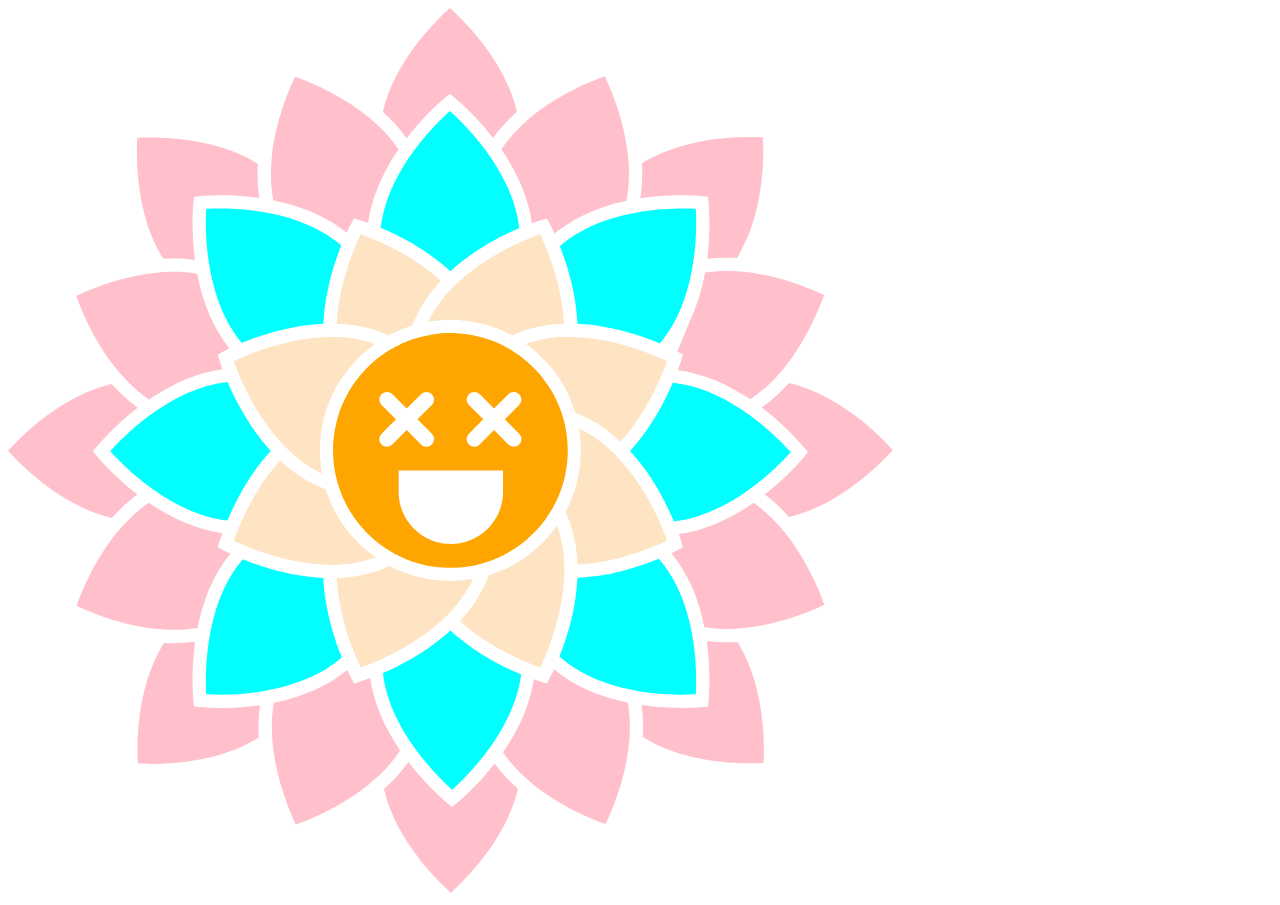
==== index.html @ 88915553 "inital commit" ====
<!DOCTYPE html>
<html lang="en">
  <head>
    <meta charset="UTF-8" />
    <meta http-equiv="X-UA-Compatible" content="IE=edge" />
    <meta name="viewport" content="width=device-width, initial-scale=1.0" />
    <title>Document</title>
    <link rel="stylesheet" href="style.css" />
  </head>
  <body>
    <div>
      <?xml version="1.0" encoding="UTF-8"?><svg
        xmlns="http://www.w3.org/2000/svg"
        viewBox="0 0 961.16 961.18"
      >
        <g id="a">
          <line class="f" x1="578.04" y1="232.24" x2="480.58" y2="482.6" />
          <line class="f" x1="720.56" y1="364.51" x2="487.58" y2="498.29" />
          <line class="f" x1="733.89" y1="607.29" x2="518.42" y2="446.83" />
          <line class="f" x1="580.19" y1="731.41" x2="491.55" y2="477.8" />
          <line class="f" x1="380.44" y1="729.03" x2="481.69" y2="480.18" />
          <line class="f" x1="207.27" y1="595.02" x2="454.43" y2="489.73" />
          <line class="f" x1="218.48" y1="356.51" x2="455.53" y2="482.95" />
          <line class="f" x1="370.63" y1="238.53" x2="495.66" y2="476.32" />
          <line class="e" x1="481.09" y1="309.87" x2="481.09" y2="80.97" />
          <line class="e" x1="598.38" y1="348.66" x2="778.34" y2="207.21" />
          <line class="e" x1="633.15" y1="480.33" x2="862.01" y2="484.52" />
          <line class="e" x1="606.22" y1="606.57" x2="767.68" y2="768.82" />
          <line class="e" x1="482.37" y1="640.36" x2="482.36" y2="869.26" />
          <line class="e" x1="351.45" y1="608.07" x2="194.82" y2="774.99" />
          <line class="e" x1="309.26" y1="483.62" x2="80.37" y2="481.23" />
          <line class="e" x1="360.87" y1="352.21" x2="186.73" y2="203.65" />
          <g>
            <path
              class="d middle"
              d="M362.02,257.99c-3.44,8.6-7.16,19.1-10.47,30.9-.77,2.82-1.54,5.72-2.26,8.68-.51,2.13-1.03,4.31-1.49,6.49-.08,.38-.18,.74-.26,1.1-.51,2.52-1.03,5.06-1.49,7.65-1.77,9.68-3.03,19.87-3.47,30.31-10.47,.44-20.69,1.69-30.44,3.49-2.57,.46-5.13,.98-7.65,1.51-.33,.05-.64,.13-.98,.21-2.23,.49-4.44,1-6.62,1.51-3.11,.77-6.13,1.57-9.09,2.39h-.03c-13.14,3.7-24.64,7.93-33.68,11.68-5.9-6.96-10.91-14.48-15.17-22.33-1.64-3.03-3.18-6.08-4.62-9.19v-.03c-1.41-3.08-2.72-6.16-3.93-9.27v-.03c-4.03-10.27-7.03-20.71-9.27-30.93-.56-2.64-1.1-5.29-1.59-7.88-.46-2.62-.9-5.21-1.28-7.75-3.95-25.74-3.49-48.02-2.93-58.24,10.58-.59,34.09-1.1,60.99,3.31,2.57,.41,5.18,.87,7.83,1.41,2.67,.51,5.36,1.08,8.06,1.72,10.5,2.44,21.23,5.72,31.67,10.11,3.11,1.28,6.19,2.67,9.21,4.18,3.11,1.51,6.16,3.13,9.14,4.9v.03c6.96,4,13.6,8.65,19.79,14.04Z"
            />
            <path
              class="d middle"
              d="M850.35,482.5c-6.6,7.34-21.15,22.61-41.04,37.53-2.03,1.54-4.16,3.05-6.31,4.57-2.16,1.54-4.39,3.05-6.67,4.57-8.7,5.7-18.15,11.09-28.16,15.66-3,1.36-6.03,2.67-9.11,3.85-3.13,1.23-6.31,2.34-9.52,3.36-8.47,2.7-17.25,4.67-26.23,5.67-3.9-9.34-9.27-20.84-16.25-33.06-1.39-2.46-2.85-4.95-4.39-7.44-1.08-1.77-2.21-3.54-3.36-5.34-.28-.41-.54-.85-.8-1.26-1.41-2.16-2.87-4.34-4.39-6.49-5.44-7.8-11.58-15.58-18.38-23,7.32-7.96,13.81-16.32,19.56-24.72,1.39-2,2.72-4,4-6.01,.1-.18,.23-.33,.33-.49,1.41-2.23,2.77-4.41,4.11-6.62,1.9-3.16,3.72-6.31,5.42-9.39v-.03c5.36-9.73,9.68-18.87,13.04-26.72,7.29,.77,14.43,2.18,21.41,4.08,3.26,.9,6.49,1.9,9.7,3,3.13,1.08,6.24,2.28,9.29,3.54,10.42,4.34,20.28,9.63,29.39,15.32,2.36,1.49,4.67,3,6.96,4.52,2.26,1.54,4.44,3.08,6.6,4.62,21.79,15.76,37.81,32.47,44.82,40.27Z"
            />
            <path
              class="d middle"
              d="M747.58,232.83c0,1.75-.03,3.57-.05,5.49-.1,5.03-.33,10.6-.77,16.58v.05c-.46,6.31-1.18,13.09-2.23,20.15-.36,2.52-.77,5.08-1.23,7.67-.46,2.59-.98,5.18-1.54,7.83v.03c-2.13,10.06-5.01,20.38-8.86,30.52-1.18,3.16-2.46,6.26-3.85,9.37-.03,0-.03,.03-.03,.03-1.39,3.13-2.87,6.24-4.49,9.29-4.57,8.62-9.98,16.92-16.48,24.49-9.65-4.03-22.25-8.7-36.76-12.65h-.03c-2.57-.69-5.21-1.39-7.91-2.03-1.87-.46-3.8-.9-5.72-1.31-.64-.15-1.26-.28-1.9-.41-2.52-.54-5.08-1.03-7.67-1.49-9.45-1.69-19.35-2.87-29.49-3.31-.46-10.75-1.77-21.25-3.62-31.21-.49-2.59-1-5.13-1.54-7.67-.03-.05-.03-.1-.05-.18-.54-2.52-1.13-4.98-1.72-7.39-.82-3.34-1.69-6.6-2.59-9.75-3.03-10.6-6.42-20.1-9.57-28.03,5.65-5.01,11.7-9.42,18.02-13.27,2.98-1.85,6.01-3.54,9.09-5.11,.03,0,.05-.03,.05-.03,3.03-1.62,6.08-3.05,9.19-4.41,10.45-4.59,21.25-8.06,31.85-10.68,2.72-.67,5.42-1.28,8.11-1.82,2.64-.56,5.29-1.05,7.88-1.49,27.98-4.9,52.64-4.39,63.53-3.8,.21,3.52,.38,8.5,.38,14.55Z"
            />
            <path
              class="d middle"
              d="M555.32,239.2c-8.93,3.77-19.64,8.86-31.01,15.32-2.34,1.31-4.7,2.7-7.08,4.18-1.69,1-3.41,2.08-5.11,3.18-.51,.31-1,.62-1.49,.95-2.16,1.41-4.34,2.85-6.49,4.36-7.98,5.54-15.97,11.78-23.56,18.76-7.83-7.21-16.09-13.6-24.33-19.3-2.18-1.49-4.34-2.95-6.52-4.34-.23-.15-.46-.31-.69-.44-1.98-1.28-3.95-2.52-5.9-3.7-2.75-1.64-5.44-3.21-8.11-4.7-11.09-6.21-21.48-11.06-30.13-14.71,.92-8.14,2.64-16.07,4.98-23.77,.95-3.21,2.03-6.39,3.18-9.5,1.16-3.11,2.39-6.13,3.72-9.14,4.49-10.19,9.86-19.82,15.58-28.7,1.49-2.31,3-4.57,4.54-6.8,1.54-2.21,3.08-4.36,4.62-6.47,15.25-20.59,31.03-35.7,38.55-42.45,7.52,6.72,23.28,21.79,38.48,42.33,1.57,2.1,3.13,4.26,4.65,6.47,1.57,2.21,3.08,4.49,4.57,6.8,5.75,8.91,11.14,18.56,15.66,28.8,1.31,2.98,2.54,6.03,3.7,9.11,1.16,3.11,2.23,6.29,3.18,9.5,2.39,7.83,4.13,15.94,5.03,24.23Z"
            />
            <path
              class="d middle"
              d="M747.19,745.57c-10.68,.56-34.52,1.08-61.76-3.47-2.54-.44-5.13-.92-7.75-1.44-2.64-.54-5.29-1.1-7.96-1.72-10.45-2.46-21.07-5.78-31.44-10.14-3.16-1.31-6.26-2.72-9.34-4.26-3.13-1.54-6.21-3.21-9.24-5.01-7.29-4.29-14.27-9.24-20.71-14.99,3.52-8.78,7.37-19.51,10.7-31.62,.85-2.98,1.62-6.03,2.39-9.16,.54-2.28,1.08-4.59,1.57-6.93,.05-.23,.1-.44,.15-.67,.51-2.54,1.03-5.08,1.49-7.67,1.67-9.42,2.85-19.3,3.29-29.39,10.7-.46,21.18-1.77,31.11-3.59,2.23-.41,4.44-.87,6.62-1.33,.33-.08,.67-.13,1.03-.21,2.57-.56,5.11-1.16,7.6-1.77,3.75-.92,7.37-1.9,10.88-2.93,12.12-3.52,22.74-7.44,31.19-10.96,5.8,6.62,10.78,13.78,15.07,21.25,1.75,3.05,3.36,6.16,4.9,9.32,1.49,3.08,2.87,6.21,4.18,9.37,4.18,10.24,7.32,20.71,9.68,31.01,.62,2.62,1.18,5.26,1.69,7.85,.31,1.59,.59,3.16,.87,4.72,.18,1.03,.33,2.03,.51,3.05,.23,1.39,.44,2.75,.64,4.11,.36,2.44,.67,4.83,.95,7.19,2.62,21.92,2.18,40.35,1.69,49.39Z"
            />
            <path
              class="d middle"
              d="M362.51,705.43c-6.29,5.49-13.09,10.27-20.17,14.4-3.03,1.77-6.08,3.44-9.21,4.98-3.05,1.51-6.19,2.87-9.29,4.18-10.34,4.31-20.95,7.57-31.37,10.01-2.67,.64-5.31,1.21-7.96,1.72-2.62,.51-5.21,1-7.75,1.44-27.11,4.47-50.8,3.98-61.42,3.41-.56-10.45-1.05-33.5,3.18-59.96,.41-2.57,.87-5.16,1.36-7.78,.51-2.59,1.05-5.21,1.67-7.85,2.34-10.32,5.44-20.87,9.63-31.19,1.28-3.13,2.67-6.26,4.13-9.34,1.51-3.13,3.11-6.21,4.83-9.24,4.29-7.57,9.24-14.78,15.04-21.46,8.75,3.57,19.69,7.57,32.11,11.09,3.21,.9,6.49,1.77,9.88,2.59,2.49,.62,5.03,1.18,7.6,1.72,.03,.03,.08,.03,.1,.03,2.49,.54,5.01,1.05,7.55,1.51,9.65,1.75,19.82,2.98,30.19,3.41,.44,10.42,1.69,20.61,3.47,30.31,.46,2.52,.95,4.98,1.46,7.42,.03,.08,.03,.15,.05,.23,.56,2.59,1.13,5.11,1.75,7.62,.87,3.49,1.75,6.93,2.7,10.24,3.34,11.7,7.08,22.05,10.5,30.49Z"
            />
            <path
              class="d middle"
              d="M557.45,723.94c-1.05,8.16-2.87,16.15-5.29,23.87-1,3.21-2.1,6.37-3.29,9.47-1.18,3.08-2.46,6.11-3.82,9.09-4.54,10.06-9.91,19.56-15.63,28.29-1.49,2.31-3.03,4.54-4.57,6.75-1.51,2.16-3.05,4.29-4.59,6.37-15.02,20.07-30.42,34.81-37.81,41.45-7.62-6.85-23.79-22.31-39.25-43.38-1.57-2.13-3.11-4.29-4.65-6.52-1.54-2.26-3.05-4.57-4.54-6.9-5.75-9.01-11.11-18.76-15.53-29.11-1.31-3.03-2.52-6.11-3.64-9.24-1.13-3.13-2.16-6.31-3.11-9.55-2.05-7.19-3.59-14.55-4.47-22.1,8.24-3.54,17.86-8.11,28.08-13.86,2.87-1.62,5.8-3.34,8.75-5.13,2.18-1.31,4.36-2.7,6.57-4.13h.03c2.16-1.41,4.34-2.87,6.49-4.39,7.93-5.52,15.86-11.73,23.38-18.63,7.78,7.14,15.97,13.53,24.15,19.17,1.93,1.33,3.85,2.62,5.75,3.85,.26,.18,.51,.33,.77,.49,2.23,1.44,4.44,2.82,6.62,4.16,3.29,1.98,6.55,3.88,9.73,5.62,11.04,6.08,21.36,10.86,29.85,14.37Z"
            />
            <path
              class="d middle"
              d="M285.43,481.12c-7.03,7.65-13.32,15.71-18.92,23.77-1.49,2.18-2.93,4.34-4.34,6.52-.1,.15-.21,.31-.31,.46-1.33,2.05-2.59,4.11-3.85,6.13-1.72,2.85-3.39,5.7-4.95,8.5-6.24,11.11-11.11,21.54-14.78,30.21-8.21-.9-16.27-2.62-24.08-4.98-3.21-.95-6.39-2.05-9.52-3.21-3.13-1.16-6.19-2.41-9.21-3.75-10.16-4.47-19.76-9.81-28.59-15.5-2.34-1.49-4.59-3-6.8-4.54-2.21-1.51-4.34-3.05-6.42-4.59-20.69-15.27-35.86-31.14-42.61-38.66,6.8-7.6,22.13-23.61,43.02-38.99,2.1-1.54,4.26-3.08,6.47-4.62,2.23-1.54,4.49-3.05,6.83-4.54,8.96-5.72,18.66-11.09,28.93-15.53,3.03-1.33,6.13-2.54,9.27-3.7,3.13-1.16,6.34-2.23,9.57-3.18,7.6-2.21,15.45-3.85,23.46-4.72,3.59,8.52,8.37,18.66,14.4,29.47,.03,0,.03,.03,.03,.03,1.57,2.77,3.18,5.57,4.9,8.39,1.26,2.1,2.59,4.21,3.95,6.31,.05,.1,.13,.21,.18,.31,1.41,2.16,2.87,4.34,4.36,6.49,5.62,8.14,11.94,16.22,19.02,23.92Z"
            />
          </g>
          <g>
            <clippath id="inner-clip-path">
              <path
                class="d inner"
                d="M470.29,296.18c-11.37,12.17-21.33,26.21-28.36,42.3-.36,.8-.69,1.59-1.03,2.41-.54,1.33-1.08,2.67-1.57,4-.46,.13-.95,.28-1.41,.44-2.39,.74-4.75,1.57-7.06,2.44-2.26,.85-4.47,1.75-6.65,2.7-.05,0-.1,.03-.13,.05-2.23,.98-4.44,2-6.6,3.08-1.33,.67-2.64,1.33-3.95,2.05-1.05-.49-2.13-.95-3.21-1.39-.26-.13-.54-.26-.82-.36-.8-.33-1.57-.64-2.36-.95-16.4-6.42-33.39-9.32-50.05-9.88,.36-7.37,1.16-14.61,2.26-21.64,.39-2.57,.85-5.11,1.31-7.62,.49-2.54,1-5.03,1.54-7.49,3.13-14.04,7.21-26.77,11.09-37.22,.98-2.64,1.95-5.13,2.9-7.47,1.05-2.62,2.05-5.03,3-7.21,1.51-3.49,2.85-6.39,3.93-8.62,1.85,.64,4.08,1.46,6.67,2.46,2.16,.82,4.54,1.77,7.14,2.87,2.26,.92,4.67,1.95,7.19,3.11,10.52,4.7,23.18,11.09,36.14,19.3,1.08,.67,2.13,1.36,3.21,2.05,1.05,.69,2.13,1.41,3.18,2.13,2.1,1.41,4.21,2.87,6.29,4.41,5.9,4.29,11.76,8.96,17.35,14.04Z"
              />
              <path
                class="d inner"
                d="M604.07,343.08c-16.66,.56-33.65,3.47-50.05,9.88-.56,.21-1.1,.44-1.67,.67-.23,.1-.46,.18-.69,.28-1.36,.56-2.7,1.16-4.03,1.75-.87-.49-1.77-.95-2.67-1.41-2.21-1.13-4.44-2.21-6.72-3.21-.64-.31-1.26-.56-1.9-.85-2.23-.98-4.52-1.87-6.8-2.72-2.34-.85-4.72-1.67-7.11-2.39-.18-.08-.39-.13-.59-.18-2.85-.87-5.72-1.67-8.65-2.34-2.85-.69-5.72-1.28-8.65-1.77-7.78-1.33-15.79-2.03-23.95-2.03s-16.17,.69-23.95,2.03c.98-2.03,2-4.03,3.05-5.98,5.75-10.5,12.91-19.97,20.89-28.52,1.64-1.75,3.34-3.47,5.03-5.16,1.72-1.69,3.49-3.34,5.26-4.95,5.36-4.85,10.93-9.37,16.61-13.5,2.08-1.54,4.21-3.03,6.31-4.47,2.13-1.46,4.24-2.85,6.37-4.21,12.78-8.16,25.33-14.58,35.86-19.33,2.54-1.13,4.95-2.18,7.21-3.13,2.57-1.08,4.95-2.05,7.11-2.87v-.03c3.03-1.16,5.62-2.1,7.7-2.85,1.18,2.46,2.67,5.7,4.36,9.63,.95,2.21,1.95,4.62,3,7.26,.92,2.34,1.9,4.88,2.87,7.52,3.7,10.04,7.49,22.07,10.5,35.27,.54,2.46,1.05,4.95,1.57,7.49,.46,2.49,.92,5.03,1.33,7.6,1.15,7.32,2,14.84,2.39,22.51Z"
              />
              <path
                class="d inner"
                d="M715.9,383.66c-.59,1.69-1.36,3.75-2.26,6.08v.03c-.28,.8-.59,1.59-.92,2.44,0,.03-.03,.03-.03,.05-.87,2.16-1.82,4.54-2.9,7.08-.98,2.28-2.03,4.7-3.18,7.24,0,.03-.03,.03-.03,.05-4.57,10.01-10.58,21.79-18.2,33.8-.74,1.18-1.51,2.39-2.28,3.57-.62,.95-1.26,1.9-1.9,2.85-1.41,2.1-2.9,4.21-4.41,6.31-4.36,6.01-9.11,11.96-14.27,17.66-12.24-11.47-26.46-21.43-42.74-28.49-.67-.31-1.31-.62-1.98-.9-1.15-.49-2.31-.92-3.44-1.36-.33-.13-.67-.26-.98-.39-.64-2.1-1.33-4.18-2.08-6.26-.67-1.95-1.41-3.9-2.18-5.8-.13-.36-.28-.72-.44-1.08-.8-1.93-1.64-3.82-2.52-5.7-1.03-2.21-2.1-4.39-3.23-6.52-.05-.08-.08-.15-.13-.23-1.36-2.57-2.82-5.11-4.34-7.57-1.54-2.52-3.16-4.98-4.88-7.37v-.03c-9.27-13.19-20.77-24.74-33.91-34.11,2.1-.74,4.24-1.44,6.39-2.05,11.52-3.41,23.36-5.06,35.09-5.44,2.41-.1,4.83-.13,7.24-.08,2.41,0,4.83,.08,7.21,.18,7.08,.36,14.07,1.1,20.84,2.13,2.57,.38,5.11,.82,7.62,1.28,2.54,.49,5.06,1,7.52,1.54,16.45,3.59,31.16,8.52,42.53,12.96,2.62,1.03,5.08,2.03,7.34,2.98,1.46,.62,2.85,1.23,4.16,1.8,1.03,.46,2,.9,2.93,1.31,1.64,.74,3.08,1.44,4.34,2.03Z"
              />
              <path
                class="d inner"
                d="M715.9,578.6c-1.51,.72-3.39,1.59-5.49,2.52-2.13,.98-4.52,2-7.16,3.11-2.28,.95-4.72,1.95-7.37,2.95-10.83,4.18-24.54,8.73-39.81,12.17-2.46,.56-4.98,1.08-7.52,1.57-2.49,.49-5.01,.95-7.57,1.33-7.24,1.16-14.73,1.98-22.33,2.36-.59-16.94-3.62-34.24-10.27-50.87-.21-.51-.39-1.03-.59-1.51-.33-.82-.72-1.57-1.05-2.36-.36-.8-.74-1.62-1.1-2.41,0-.03,.03-.05,.03-.08,.82-1.51,1.59-3,2.34-4.54v-.03c.85-1.72,1.67-3.47,2.44-5.21v-.03c.23-.49,.44-1,.67-1.49v-.03c.74-1.72,1.44-3.49,2.1-5.26,.9-2.31,1.72-4.67,2.46-7.03v-.03c.13-.36,.23-.69,.36-1.05,.87-2.85,1.67-5.75,2.36-8.65,.72-2.85,1.31-5.72,1.85-8.65,1.41-8.06,2.16-16.32,2.16-24.8s-.67-15.91-1.98-23.61c2.03,.95,4.03,1.95,5.98,3,10.68,5.78,20.33,13.06,28.98,21.18,1.77,1.64,3.49,3.31,5.18,5.01,1.69,1.72,3.34,3.49,4.95,5.26,4.7,5.21,9.06,10.6,13.09,16.07,1.54,2.08,3.03,4.18,4.49,6.26,1.46,2.16,2.85,4.29,4.24,6.42,8.83,13.76,15.61,27.23,20.51,38.24,1.13,2.57,2.16,4.98,3.08,7.21,1.08,2.59,2,4.98,2.82,7.11,.85,2.23,1.57,4.24,2.16,5.88Z"
              />
              <path
                class="d inner"
                d="M604.27,611.92c0,2.44-.1,4.85-.21,7.26-.36,7.01-1.08,13.94-2.1,20.66-.39,2.57-.82,5.11-1.28,7.62-.46,2.54-.98,5.03-1.51,7.52-3.16,14.4-7.32,27.46-11.29,38.14-.98,2.64-1.95,5.16-2.9,7.52-1.05,2.62-2.08,5.03-3.03,7.24-1.49,3.41-2.82,6.31-3.9,8.55-1.51-.54-3.36-1.21-5.42-2-2.13-.8-4.49-1.72-7.08-2.8-2.23-.9-4.59-1.9-7.08-3-10.86-4.8-24.13-11.42-37.76-20.07-2.13-1.36-4.26-2.75-6.39-4.21-2.13-1.44-4.24-2.9-6.31-4.44-5.83-4.24-11.58-8.86-17.09-13.86,11.63-12.47,21.77-26.93,28.82-43.53,.18-.39,.39-.77,.54-1.18,.72-1.75,1.39-3.47,2.03-5.21,.69-.21,1.39-.44,2.05-.67h.03c2.39-.74,4.72-1.59,7.01-2.49h.03c2.16-.82,4.31-1.69,6.42-2.64,.1-.05,.23-.1,.33-.15,2.18-.95,4.31-1.98,6.42-3.05,.67-.33,1.31-.69,1.98-1.05h.03s.03-.03,.05-.03c1.57-.82,3.13-1.64,4.65-2.54,1.03-.59,2.05-1.21,3.05-1.82,2.52-1.54,4.98-3.16,7.39-4.85,13.42-9.39,25.15-21.05,34.65-34.42,.74,2.1,1.46,4.21,2.1,6.34,3.57,11.81,5.31,23.95,5.7,35.96,.1,2.41,.13,4.83,.1,7.21Z"
              />
              <path
                class="d inner"
                d="M505.04,620.29c-.95,2.03-1.93,4.03-2.98,5.98-5.83,10.93-13.22,20.82-21.48,29.65-1.64,1.77-3.31,3.49-5.03,5.18-1.75,1.69-3.49,3.34-5.29,4.95-5.29,4.8-10.78,9.24-16.35,13.35-2.1,1.54-4.21,3.03-6.31,4.47-2.13,1.46-4.26,2.87-6.39,4.24-12.32,7.88-24.38,14.09-34.68,18.81-2.49,1.13-4.9,2.21-7.19,3.18-2.54,1.08-4.9,2.05-7.08,2.9-3.62,1.44-6.75,2.59-9.14,3.44-.98-2-2.16-4.54-3.47-7.55-.95-2.16-1.98-4.59-3.05-7.21-.92-2.31-1.9-4.77-2.9-7.42-4-10.68-8.27-23.85-11.5-38.42-.56-2.46-1.08-4.95-1.57-7.49-.46-2.52-.9-5.03-1.31-7.6-1.08-7.01-1.87-14.25-2.23-21.56,17.04-.59,34.42-3.64,51.16-10.37,.41-.18,.85-.31,1.26-.49,.36-.15,.72-.33,1.08-.49,1.33-.56,2.64-1.21,3.95-1.8,.03,0,.05,.03,.08,.03,1.08,.59,2.16,1.16,3.23,1.69h.03c2.21,1.1,4.47,2.13,6.75,3.11,.44,.21,.87,.39,1.31,.56,2.23,.95,4.52,1.85,6.83,2.64,2.03,.74,4.06,1.44,6.11,2.05h.03c.33,.13,.64,.21,.98,.31,2.52,.74,5.03,1.44,7.6,2.03,2.85,.72,5.72,1.31,8.62,1.82h.03c7.96,1.39,16.12,2.1,24.46,2.1s16.5-.72,24.46-2.1Z"
              />
              <path
                class="d inner"
                d="M399.44,596.83c-2.1,.77-4.21,1.49-6.34,2.13-11.86,3.62-24.03,5.36-36.11,5.75-2.41,.1-4.83,.13-7.21,.13-2.44-.03-4.85-.13-7.26-.23-7.29-.36-14.48-1.13-21.46-2.21-2.57-.41-5.08-.85-7.6-1.31-2.54-.49-5.03-1-7.49-1.57-15.17-3.34-28.82-7.8-39.73-11.96-2.62-1-5.08-2-7.37-2.93-2.64-1.1-5.03-2.13-7.19-3.08-2.49-1.13-4.67-2.13-6.42-2.95,.67-1.9,1.51-4.24,2.57-6.9,.82-2.16,1.77-4.52,2.82-7.08,.95-2.26,2-4.7,3.13-7.24,4.77-10.63,11.24-23.41,19.58-36.47,1.36-2.13,2.75-4.29,4.21-6.42,1.44-2.1,2.93-4.21,4.47-6.31,4.16-5.7,8.7-11.32,13.6-16.76,12.35,11.55,26.64,21.64,43.07,28.67v.03c.54,.23,1.08,.46,1.64,.69,1.59,.67,3.16,1.28,4.77,1.87,.05,.1,.08,.23,.13,.36,.74,2.39,1.57,4.75,2.44,7.08,.77,2.08,1.59,4.11,2.46,6.13,.08,.23,.18,.46,.28,.67,.9,2.05,1.82,4.08,2.82,6.08v.03c.72,1.44,1.46,2.9,2.23,4.34,0,.03,.03,.05,.05,.08,.38,.77,.82,1.51,1.23,2.26,0,0,0,.03,.03,.03,1,1.82,2.05,3.59,3.13,5.34,1.54,2.49,3.18,4.95,4.85,7.34v.03c9.5,13.35,21.23,25,34.65,34.39Z"
              />
              <path
                class="d inner"
                d="M398.47,365.02c-13.14,9.37-24.62,20.92-33.91,34.11v.03c-1.72,2.39-3.34,4.85-4.88,7.37-1.49,2.41-2.9,4.88-4.24,7.39-.08,.13-.15,.26-.23,.41-1.1,2.08-2.16,4.18-3.13,6.31-.8,1.64-1.54,3.31-2.23,5.01-.26,.59-.51,1.18-.74,1.77-.69,1.67-1.33,3.36-1.93,5.08-.87,2.34-1.67,4.7-2.36,7.11-.03,.03-.03,.05-.05,.08v.03c-.85,2.85-1.62,5.72-2.31,8.62-.67,2.82-1.23,5.7-1.72,8.6v.03c-1.31,7.7-1.98,15.55-1.98,23.61,0,8.47,.74,16.74,2.16,24.8-2.03-.95-4.03-1.95-5.98-3-10.75-5.8-20.46-13.12-29.16-21.23l-.03-.03c-1.75-1.64-3.47-3.34-5.16-5.03-1.69-1.72-3.34-3.49-4.95-5.26-4.95-5.47-9.55-11.17-13.73-16.94-1.54-2.08-3.03-4.18-4.47-6.29-1.44-2.13-2.85-4.29-4.21-6.42-8.09-12.73-14.43-25.15-19.12-35.6-.03,0-.03-.03-.03-.03-1.15-2.54-2.21-4.93-3.13-7.21v-.03c-1.1-2.54-2.03-4.93-2.87-7.06,0-.03-.03-.03-.03-.05-1.16-2.95-2.08-5.49-2.8-7.55,1.49-.72,3.23-1.54,5.26-2.44,2.1-.95,4.49-2,7.14-3.08,2.26-.95,4.7-1.95,7.32-2.95,11.04-4.26,25.08-8.93,40.71-12.42,2.46-.54,4.95-1.05,7.49-1.57,2.52-.46,5.06-.9,7.62-1.31,7.06-1.1,14.35-1.87,21.74-2.26,2.39-.1,4.8-.18,7.21-.18,2.41-.05,4.83-.03,7.24,.08,11.73,.39,23.56,2.03,35.09,5.44,2.16,.62,4.29,1.31,6.39,2.05Z"
              />
            </clippath>
          </g>
          <path
            class="d face"
            d="M608.02,479.22v-.08c-.05-5.9-.51-11.68-1.36-17.35-.54-3.7-1.26-7.34-2.13-10.91v-.05c-.08-.33-.15-.67-.23-.98-.33-1.36-.69-2.67-1.08-4-.28-1.05-.59-2.08-.92-3.13-.03-.13-.08-.23-.1-.36-.77-2.41-1.59-4.8-2.49-7.14-.08-.21-.15-.41-.23-.59-.62-1.59-1.26-3.16-1.93-4.7v-.03c-.05-.08-.08-.18-.13-.26-1-2.31-2.08-4.59-3.23-6.85-.1-.21-.23-.41-.33-.64-1.28-2.49-2.67-4.95-4.13-7.37-2.67-4.39-5.57-8.62-8.73-12.65-1.69-2.16-3.47-4.29-5.29-6.31-1.87-2.1-3.82-4.16-5.85-6.13-3.44-3.39-7.06-6.57-10.86-9.55-.9-.69-1.8-1.39-2.72-2.05-.39-.28-.74-.56-1.13-.82-.36-.28-.74-.54-1.1-.8-1.51-1.08-3.03-2.1-4.59-3.11-.46-.31-.92-.59-1.39-.87-.31-.21-.62-.41-.95-.62h-.03c-1.39-.85-2.77-1.67-4.21-2.46-.13-.1-.28-.18-.44-.26-.87-.49-1.77-.98-2.67-1.44-1.21-.64-2.44-1.28-3.7-1.9-1.31-.62-2.64-1.23-4-1.85-1.44-.64-2.9-1.23-4.36-1.82-.23-.1-.46-.21-.72-.28-2.08-.82-4.18-1.59-6.34-2.28-.59-.21-1.18-.41-1.77-.59-1.85-.59-3.72-1.13-5.62-1.62-.85-.23-1.67-.46-2.52-.64-7.6-1.87-15.48-3.03-23.56-3.47-2.18-.1-4.39-.15-6.6-.15-.38,0-.8,0-1.18,.03h-.03c-6.16,.03-12.19,.54-18.12,1.44-3.67,.56-7.29,1.28-10.83,2.16-1.13,.26-2.23,.54-3.34,.87-.64,.15-1.31,.33-1.95,.54-.95,.26-1.9,.54-2.85,.85-.87,.28-1.72,.54-2.57,.82-1.87,.64-3.72,1.33-5.54,2.05-.51,.18-1,.39-1.49,.59-1.21,.49-2.41,1-3.59,1.51-.9,.41-1.8,.82-2.7,1.23-1.69,.8-3.36,1.64-5.01,2.52-.62,.31-1.21,.64-1.8,.95-1.87,1.03-3.72,2.1-5.54,3.21-2.23,1.39-4.41,2.82-6.55,4.31-4.31,3.03-8.42,6.29-12.29,9.81-2.08,1.9-4.11,3.85-6.06,5.85-4.16,4.29-8.01,8.86-11.52,13.68-.46,.62-.92,1.23-1.36,1.87,0,0,0,.03-.03,.03-1.67,2.39-3.29,4.85-4.8,7.37-.9,1.49-1.77,3-2.62,4.54v.03c-.51,.95-1.03,1.85-1.51,2.8-.08,.18-.18,.33-.26,.49-1.16,2.26-2.23,4.54-3.26,6.85-.05,.13-.1,.28-.18,.41v.03c-.64,1.46-1.23,2.9-1.8,4.39-.05,.1-.1,.21-.13,.31-.87,2.23-1.67,4.49-2.41,6.78v.03c-.15,.44-.28,.85-.41,1.28-.64,2.03-1.21,4.06-1.75,6.13-.18,.64-.33,1.31-.49,1.98v.05c-1.8,7.39-2.93,15.04-3.34,22.9v.05c-.13,2.21-.18,4.47-.18,6.75,0,.85,0,1.67,.05,2.52v.03c.08,5.88,.62,11.68,1.49,17.35,.59,3.72,1.33,7.39,2.26,11.01,.18,.77,.39,1.54,.62,2.28v.03c.21,.85,.44,1.64,.69,2.46v.03c.31,1.13,.64,2.23,1,3.34,.18,.51,.33,1.03,.51,1.57,.74,2.18,1.54,4.36,2.41,6.52,.05,.18,.13,.36,.21,.54,.49,1.23,1,2.44,1.54,3.64,0,.03,.03,.05,.03,.08,.33,.74,.67,1.49,1.03,2.23,.85,1.82,1.72,3.59,2.64,5.36v.03s0,.03,.03,.03c.23,.49,.49,.92,.74,1.41,0,0,0,.03,.03,.03,1.08,1.98,2.18,3.9,3.36,5.83,.03,.03,.03,.05,.05,.05,4.67,7.73,10.22,14.89,16.4,21.41,.03,.05,.08,.1,.13,.15l.03,.03c1.41,1.46,2.85,2.9,4.31,4.31,.08,.08,.15,.13,.21,.21,0,0,.03,0,.03,.03,.05,.03,.1,.08,.15,.13,3.93,3.72,8.11,7.19,12.47,10.4,3.03,2.21,6.16,4.31,9.39,6.24,.03,.03,.05,.03,.08,.05,1.28,.8,2.64,1.54,3.98,2.31,.03,0,.03,.03,.05,.03,.26,.15,.51,.28,.8,.44,0,.03,.03,.03,.03,.03,.82,.44,1.62,.87,2.46,1.28,0,.03,.03,.03,.03,.03,1.44,.74,2.87,1.44,4.34,2.1,0,.03,.03,.03,.03,.03,1.08,.54,2.18,1,3.31,1.49,.03,0,.05,.03,.08,.03,1.26,.56,2.54,1.1,3.82,1.59,.18,.08,.39,.15,.59,.23h.03c2.31,.92,4.67,1.77,7.08,2.52,.1,.05,.23,.1,.36,.13,2.31,.74,4.67,1.41,7.06,2.03h.03c.33,.1,.67,.18,1.03,.26h.05c7.26,1.8,14.81,2.98,22.51,3.44,2.62,.18,5.26,.26,7.93,.26,.85,0,1.67,0,2.52-.05h.03c5.72-.08,11.32-.56,16.84-1.41,3.77-.59,7.44-1.33,11.06-2.23h.05c1.39-.33,2.77-.69,4.13-1.1,.1-.03,.23-.05,.33-.1h.05c1.21-.33,2.41-.69,3.59-1.08,1.13-.36,2.23-.72,3.34-1.1h.03c1.59-.56,3.13-1.16,4.7-1.77,.77-.28,1.54-.59,2.28-.92,.51-.21,1.03-.44,1.54-.67,.03,0,.05-.03,.08-.03,1.57-.67,3.13-1.36,4.65-2.1,1.03-.51,2.03-1,3.03-1.51,0,0,.03,0,.03-.03,1.28-.64,2.52-1.33,3.77-2.03,1.21-.67,2.39-1.36,3.54-2.05,.03-.03,.05-.03,.08-.05,6.57-3.93,12.73-8.47,18.43-13.48l.03-.03c2.57-2.28,5.03-4.62,7.42-7.08,3.93-4.08,7.6-8.39,10.99-12.96,0,0,0-.03,.03-.03,2.21-3,4.31-6.11,6.24-9.32,.03,0,.05-.03,.05-.05,.85-1.36,1.64-2.72,2.41-4.11,.03,0,.03-.03,.03-.03,.33-.62,.67-1.21,1-1.82v-.03c.26-.44,.49-.85,.72-1.28v-.05c.95-1.82,1.85-3.62,2.7-5.49,.03,0,.03-.03,.03-.03,.33-.69,.62-1.39,.95-2.08,0-.03,.03-.05,.03-.08,.44-1,.87-2,1.28-3v-.03c.15-.38,.33-.77,.46-1.15,.8-1.95,1.51-3.88,2.18-5.85v-.03c.26-.74,.51-1.46,.74-2.21,.54-1.69,1.05-3.41,1.51-5.13,.28-.98,.56-2,.8-3,1.87-7.42,3.05-15.09,3.54-22.95v-.03c.18-2.59,.26-5.26,.26-7.93,0-.46,0-.92-.03-1.36Zm-190.46-5.11c-.28,.28-.59,.49-.87,.72-1.44,1.08-3.16,1.72-4.98,1.72-2.21,0-4.29-.87-5.85-2.44s-2.44-3.64-2.44-5.85c0-.18,.05-.36,.05-.54,.08-.95,.26-1.85,.62-2.7,.41-.98,1-1.85,1.77-2.62l2.87-2.87,2.95-2.98,8.24-8.24,1.51-1.49-.59-.59-7.98-7.98-7.01-7.01c-.18-.18-.31-.36-.44-.54-2.75-3.26-2.64-8.11,.44-11.17,1.57-1.57,3.64-2.44,5.85-2.44s4.29,.87,5.85,2.44l15.58,15.58,.05-.05,1.33-1.36,4.9-4.88,6.39-6.39,.74-.74,2.16-2.16c3.23-3.23,8.47-3.23,11.7,0,.1,.08,.15,.18,.23,.26,2.98,3.26,2.93,8.29-.23,11.45l-15.58,15.58,4.62,4.59,2.39,2.39,8.57,8.6c.98,.98,1.64,2.16,2.03,3.44v.03c.26,.77,.41,1.57,.41,2.39,0,1.77-.59,3.44-1.62,4.85-.26,.36-.51,.69-.82,1-1.57,1.57-3.64,2.44-5.85,2.44s-4.29-.87-5.85-2.44l-15.58-15.58-15.58,15.58Zm120.23,51.41c0,.39-.03,.74-.03,1.13s-.03,.8-.03,1.18c0,.28-.03,.54-.05,.82,0,.21-.03,.41-.05,.62,0,.28-.03,.56-.05,.85-.51,6.39-2.08,12.47-4.52,18.07-.69,1.54-1.41,3.05-2.21,4.52-.36,.64-.72,1.26-1.08,1.9-1.28,2.1-2.67,4.11-4.18,6.03-.54,.67-1.08,1.31-1.62,1.95-2,2.31-4.18,4.47-6.55,6.44-.26,.21-.51,.41-.77,.64-1.64,1.31-3.34,2.52-5.11,3.67-2.1,1.33-4.29,2.52-6.55,3.59-.46,.21-.92,.41-1.39,.62-4,1.75-8.24,3-12.65,3.8-3.21,.56-6.52,.87-9.88,.87-1.36,0-2.7-.08-4.03-.15-2.82-.21-5.57-.62-8.26-1.21-3.05-.67-6.03-1.59-8.91-2.75-1.15-.46-2.31-.98-3.41-1.51-2.23-1.08-4.39-2.31-6.47-3.67-1.93-1.26-3.77-2.64-5.52-4.13-.1-.08-.21-.15-.31-.26-2.54-2.16-4.88-4.57-7.01-7.16-2.62-3.18-4.88-6.7-6.75-10.42-3.23-6.39-5.26-13.48-5.85-20.97-.1-1.49-.18-2.98-.18-4.47v-23h113.4v23Zm17.51-51.41c-1.57,1.57-3.64,2.44-5.85,2.44-1.82,0-3.54-.64-4.98-1.72-.28-.23-.59-.44-.87-.72l-15.58-15.58-15.58,15.58c-1.57,1.57-3.64,2.44-5.85,2.44s-4.29-.87-5.85-2.44c-.31-.31-.56-.64-.82-1-1.03-1.41-1.62-3.08-1.62-4.85,0-.82,.18-1.62,.41-2.39v-.03c.38-1.28,1.05-2.46,2.03-3.44l8.57-8.57,2.39-2.41,4.62-4.59-3.11-3.13-1.21-1.18-11.27-11.27c-3.16-3.16-3.21-8.19-.23-11.45,.08-.08,.15-.18,.23-.26,3.23-3.23,8.47-3.23,11.7,0l.95,.95,1.95,1.93,6.39,6.39,4.9,4.9,1.33,1.33,.05,.08,15.58-15.58c1.57-1.57,3.64-2.44,5.85-2.44,.98,0,1.9,.18,2.77,.51,1.13,.39,2.21,1.03,3.08,1.93,1.16,1.13,1.87,2.57,2.21,4.03,.56,2.46-.05,5.11-1.77,7.14-.13,.18-.26,.36-.44,.54l-1.64,1.64-5.36,5.36-7.88,7.88-.69,.69,15.58,15.58c.77,.77,1.36,1.64,1.77,2.62,.44,1,.67,2.1,.67,3.23,0,2.21-.87,4.29-2.44,5.85Z"
          />
          <g>
            <path
              class="d outer"
              d="M886.95,648.37c-12.94,6.19-47.79,21.33-87.37,25.26-2.8,.28-5.65,.51-8.5,.67-2.98,.15-5.98,.28-8.98,.31-8.5,.05-17.09-.54-25.62-1.9-1.67-8.19-3.8-16.61-6.49-25.03-1.1-3.41-2.28-6.8-3.59-10.22-1.28-3.34-2.64-6.67-4.13-9.98-5.54-12.35-12.63-24.33-21.59-35.24,4.24-2,6.83-3.39,7.42-3.72l5.08-2.77-1.64-5.54c-.21-.69-1.16-3.82-2.9-8.7,14.01-1.95,27.41-5.88,39.96-11.09,3.21-1.33,6.37-2.77,9.47-4.26,3.18-1.51,6.26-3.11,9.32-4.75,7.98-4.34,15.53-9.06,22.54-13.91,7.73,5.39,14.84,11.5,21.33,18.1,2.1,2.13,4.16,4.31,6.13,6.55,1.9,2.1,3.75,4.26,5.54,6.44,25.26,30.8,39.27,66.25,44.02,79.8Z"
            />
            <g>
              <path
                class="d outer"
                d="M552.83,112.58c-9.42,8.44-18.3,17.97-25.92,28.65-20.41-26.39-40.63-42.94-42.33-44.3l-4.52-3.64-4.49,3.64c-1.69,1.36-22,17.99-42.43,44.46-7.65-10.65-16.5-20.12-25.9-28.49C419.69,57.73,465.49,13.09,480.07,0c14.58,13.06,60.24,57.5,72.77,112.58Z"
              />
              <path
                class="d outer"
                d="M273.13,206.4c-34.96-4.98-62.99-2.18-65.25-1.95l-5.78,.62-.59,5.75c-.23,2.21-2.93,29.03,1.62,62.86-11.58-1.59-23.15-1.87-34.39-1.23-30.21-47.79-29.42-111.73-28.34-131.32,19.56-1.08,83.27-1.93,131.06,28.16-.69,12.14-.28,24.64,1.67,37.12Z"
              />
              <path
                class="d outer"
                d="M140.69,528.58c-10.34,7.5-19.58,16.15-27.77,25.33-55.16-12.45-99.82-58.21-112.91-72.82,13.04-14.58,57.52-60.22,112.6-72.74,8.37,9.37,17.81,18.17,28.41,25.77-13.4,10.29-24.31,20.59-32.06,28.52-7.73,7.93-12.29,13.48-12.99,14.35l-3.62,4.49,3.62,4.49c1.39,1.72,18.1,22.13,44.71,42.61Z"
              />
              <path
                class="d outer"
                d="M272.44,792.42c-47.79,30.21-111.73,29.44-131.32,28.36-1.1-19.56-1.9-83.27,28.18-131.09,3.59,.21,7.21,.31,10.83,.31,7.67,0,15.45-.49,23.23-1.54-4.88,34.65-2.1,62.32-1.85,64.55l.59,5.75,5.78,.62c1.21,.13,9.86,1,23.05,1,11.5,0,26.44-.67,42.87-3.05-1.67,11.81-2,23.61-1.36,35.09Z"
              />
              <path
                class="d outer"
                d="M553.89,848.27c-12.45,55.16-58.19,99.82-72.79,112.91-14.58-13.09-60.22-57.62-72.74-112.66,9.68-8.65,18.79-18.46,26.59-29.52,20.61,26.93,41.3,43.87,43.02,45.25l4.49,3.64,4.52-3.64c1.67-1.36,21.54-17.63,41.71-43.58,7.49,10.27,16.09,19.43,25.21,27.59Z"
              />
              <path
                class="d outer"
                d="M820.75,820.06c-19.53,1.08-83.27,1.9-131.09-28.21,.64-11.32,.31-22.95-1.31-34.57,16.58,2.44,31.65,3.11,43.25,3.11,13.17,0,21.84-.87,23.05-1l5.75-.62,.62-5.75c.23-2.21,2.93-29.11-1.64-63.04,.03-.31,.08-.64,.08-.98,0-.44-.05-.87-.13-1.31,7.39,.95,14.78,1.39,22.07,1.39,3.7,0,7.37-.13,11.01-.33,30.19,47.82,29.42,111.73,28.34,131.32Z"
              />
              <path
                class="d outer"
                d="M961.16,480.09c-13.04,14.58-57.52,60.22-112.63,72.74-7.85-8.75-16.63-17.04-26.44-24.31,25.8-20.12,41.97-39.84,43.3-41.53l3.64-4.49-3.64-4.49c-1.41-1.77-18.89-23.13-46.64-44.1,11.06-7.83,20.87-16.94,29.54-26.64,27.57,6.24,52.52,20.79,72.2,35.6,19.69,14.84,34.14,29.9,40.66,37.22Z"
              />
              <path
                class="d outer"
                d="M791.85,271.49c-10.58-.59-21.43-.36-32.29,1,4.31-33.27,1.69-59.5,1.46-61.68l-.62-5.75-5.75-.62c-2.31-.26-31.6-3.18-67.71,2.31,2.08-12.78,2.49-25.59,1.77-38.01,47.79-30.21,111.76-29.39,131.34-28.34,1.08,19.56,1.93,83.27-28.21,131.09Z"
              />
              <path
                class="d outer"
                d="M424.19,153.67c-5.06,7.39-9.96,15.35-14.4,23.82-1.59,3-3.11,6.08-4.57,9.24-1.44,3.11-2.8,6.26-4.08,9.5-4.67,11.73-8.24,24.15-10.04,37.14-5.42-1.95-8.88-3-9.6-3.21l-5.54-1.62-2.77,5.08c-.41,.72-2.41,4.47-5.24,10.58-10.29-8.34-21.54-15.02-33.11-20.33v-.03c-3.23-1.49-6.44-2.85-9.7-4.11h-.03c-3.31-1.31-6.62-2.52-9.93-3.59-9.06-3.03-18.15-5.36-26.98-7.16-1.87-9.78-2.64-19.66-2.57-29.42,.03-3,.13-6.01,.28-8.98,.15-2.85,.39-5.65,.67-8.44,3.9-39.66,19.07-74.59,25.28-87.53,10.73,3.77,35.27,13.35,60.35,29.77,6.47,4.24,12.99,8.96,19.33,14.12,2.16,1.77,4.31,3.62,6.42,5.49,2.23,2,4.44,4.06,6.6,6.19,7.21,7.11,13.89,14.91,19.64,23.49Z"
              />
              <path
                class="d outer"
                d="M229.62,382.04c.23,.77,1.36,4.52,3.49,10.37v.03c-12.86,1.75-25.21,5.18-36.86,9.75-3.26,1.28-6.44,2.62-9.57,4.06-3.16,1.46-6.29,2.95-9.34,4.54-8.52,4.44-16.53,9.32-23.97,14.4-8.57-5.72-16.38-12.4-23.49-19.58-2.1-2.13-4.16-4.31-6.13-6.55-1.93-2.13-3.75-4.26-5.52-6.44l-.03-.03c-25.26-30.83-39.25-66.25-43.99-79.78,12.91-6.21,47.77-21.36,87.37-25.28,2.8-.31,5.6-.51,8.44-.67,2.98-.18,5.98-.28,8.98-.28,.41-.03,.8-.03,1.21-.03,8.39,0,16.89,.62,25.33,2.03,1.59,8.27,3.62,16.76,6.26,25.28,1.05,3.36,2.18,6.72,3.41,10.09,1.21,3.31,2.52,6.62,3.93,9.88,5.44,12.63,12.42,24.92,21.36,36.14-4.26,2.03-6.85,3.41-7.44,3.75l-5.06,2.77,1.62,5.54Z"
              />
              <path
                class="d outer"
                d="M241.46,592.72c-8.88,10.93-15.91,22.92-21.41,35.29-1.46,3.29-2.85,6.6-4.11,9.93-1.28,3.39-2.46,6.78-3.54,10.16-2.72,8.55-4.85,17.09-6.49,25.39-8.75,1.46-17.58,2.08-26.31,2.03-3,0-6.01-.13-8.98-.28-2.85-.15-5.67-.39-8.47-.64-39.66-3.93-74.62-19.1-87.55-25.28,4.75-13.53,18.74-48.9,43.94-79.7,1.77-2.18,3.62-4.31,5.52-6.44,2-2.23,4.03-4.41,6.13-6.57,6.9-6.98,14.48-13.48,22.77-19.12,7.29,5.01,15.14,9.81,23.46,14.19,3.05,1.59,6.16,3.13,9.34,4.62,3.11,1.44,6.29,2.8,9.52,4.08,11.88,4.72,24.46,8.32,37.6,10.11-1.98,5.44-3.03,8.98-3.26,9.7l-1.62,5.54,5.06,2.77c.64,.36,3.59,1.93,8.39,4.21Z"
              />
              <path
                class="d outer"
                d="M425.96,806.59c-5.9,9.04-12.83,17.25-20.35,24.67-2.13,2.13-4.34,4.16-6.55,6.13-2.13,1.9-4.29,3.75-6.44,5.54-30.83,25.28-66.27,39.27-79.8,44.05-6.21-12.94-21.33-47.82-25.28-87.4-.28-2.8-.49-5.62-.64-8.47-.18-2.98-.28-5.98-.31-9.01-.08-9.09,.62-18.28,2.18-27.39,8.5-1.75,17.22-3.98,25.92-6.85,3.36-1.1,6.72-2.31,10.09-3.62,3.31-1.31,6.62-2.7,9.88-4.21,11.86-5.42,23.33-12.27,33.83-20.87,2.54,5.42,4.34,8.78,4.7,9.47l2.77,5.08,5.54-1.64c.82-.26,5.24-1.57,12.04-4.11,1.75,12.29,5.01,24.1,9.34,35.29,1.23,3.21,2.57,6.37,3.98,9.47,1.41,3.16,2.87,6.26,4.44,9.29,4.49,8.73,9.47,16.94,14.66,24.56Z"
              />
              <path
                class="d outer"
                d="M675.53,781.56c-.03,3.03-.13,6.01-.31,9.01-.15,2.82-.36,5.65-.64,8.47-3.93,39.63-19.07,74.59-25.28,87.53-13.53-4.75-48.9-18.71-79.67-43.92-2.18-1.8-4.34-3.64-6.44-5.54-2.23-1.98-4.44-4.03-6.57-6.13-6.93-6.83-13.35-14.32-18.94-22.49,4.95-7.19,9.78-14.91,14.17-23.13,1.62-3.03,3.18-6.08,4.67-9.24,1.46-3.08,2.85-6.24,4.16-9.45,4.85-11.78,8.55-24.31,10.52-37.4,4.77,1.69,7.8,2.59,8.47,2.8l5.54,1.64,2.77-5.08c.39-.72,2.34-4.36,5.08-10.27,10.63,8.86,22.31,15.89,34.39,21.48,3.29,1.51,6.6,2.93,9.93,4.24,3.39,1.31,6.75,2.54,10.16,3.67,8.68,2.87,17.38,5.13,25.85,6.88,1.51,8.96,2.18,17.99,2.13,26.93Z"
              />
              <path
                class="d outer"
                d="M886.57,311.86c-3.8,10.75-13.37,35.29-29.8,60.37-4.24,6.47-8.93,12.99-14.12,19.3l-.03,.03c-1.75,2.16-3.57,4.29-5.47,6.42l-.03,.03c-1.98,2.23-4,4.39-6.11,6.55l-.03,.03c-7.44,7.55-15.66,14.5-24.74,20.43-7.73-5.16-16.02-10.09-24.82-14.53-3.08-1.51-6.21-3-9.39-4.39-3.13-1.39-6.31-2.7-9.55-3.9-11.04-4.16-22.72-7.24-34.81-8.8v-.03c2.36-6.39,3.62-10.52,3.85-11.32l1.64-5.54-5.08-2.77c-.18-.1-.51-.28-1-.54l17.17-41.5h.03c.08-.21,.15-.41,.26-.64l.08-.21c.08-.18,.18-.39,.26-.59,0-.03,.03-.08,.03-.1l1-2.41c.08-.18,.1-.36,.15-.51,.05-.1,.1-.21,.13-.31v-.03s.03-.03,.03-.05c.67-1.69,1.31-3.44,1.9-5.13v-.05c1.21-3.39,2.31-6.75,3.31-10.16,2.44-8.14,4.31-16.25,5.8-24.13,8.11-1.23,16.27-1.75,24.33-1.69,3,.03,6.01,.13,8.98,.28,2.85,.15,5.67,.38,8.47,.67,39.66,3.9,74.62,19.07,87.55,25.26Z"
              />
              <path
                class="d outer"
                d="M674.58,180.27c0,9.7-.82,19.53-2.72,29.24-9.04,1.93-18.3,4.44-27.54,7.65-3.31,1.18-6.6,2.41-9.88,3.8h-.05c-3.26,1.33-6.49,2.77-9.7,4.34-10.91,5.26-21.43,11.76-31.11,19.74-3-6.6-5.18-10.65-5.6-11.4l-2.77-5.08-5.54,1.62c-.77,.23-4.59,1.39-10.58,3.57-1.77-13.12-5.36-25.67-10.09-37.5-1.28-3.23-2.64-6.39-4.08-9.5-1.44-3.13-2.98-6.21-4.54-9.21-4.47-8.52-9.42-16.56-14.5-23.97,5.75-8.65,12.47-16.5,19.71-23.67,2.13-2.1,4.31-4.16,6.55-6.13,2.1-1.9,4.26-3.75,6.44-5.52,30.8-25.26,66.25-39.25,79.78-44.02,6.21,12.94,21.33,47.82,25.28,87.4,.28,2.8,.49,5.6,.64,8.44v.03c.18,2.98,.28,5.98,.28,9.01,.03,.38,.03,.8,.03,1.18Z"
              />
            </g>
          </g>
        </g>
        <g id="b" />
        <g id="c" />
      </svg>
    </div>
  </body>
</html>
---- style.css ----
div {
  width: 70%;
}

.inner {
  fill: blue;
}
.middle {
  fill: aqua;
}

.outer {
  fill: pink;
}

.face {
  fill: orange;
}

.f {
  clip-path: url("#inner-clip-path");
  stroke: bisque;
  stroke-width: 150px;
  stroke-dashoffset: 400;
  stroke-dasharray: 1000;
}
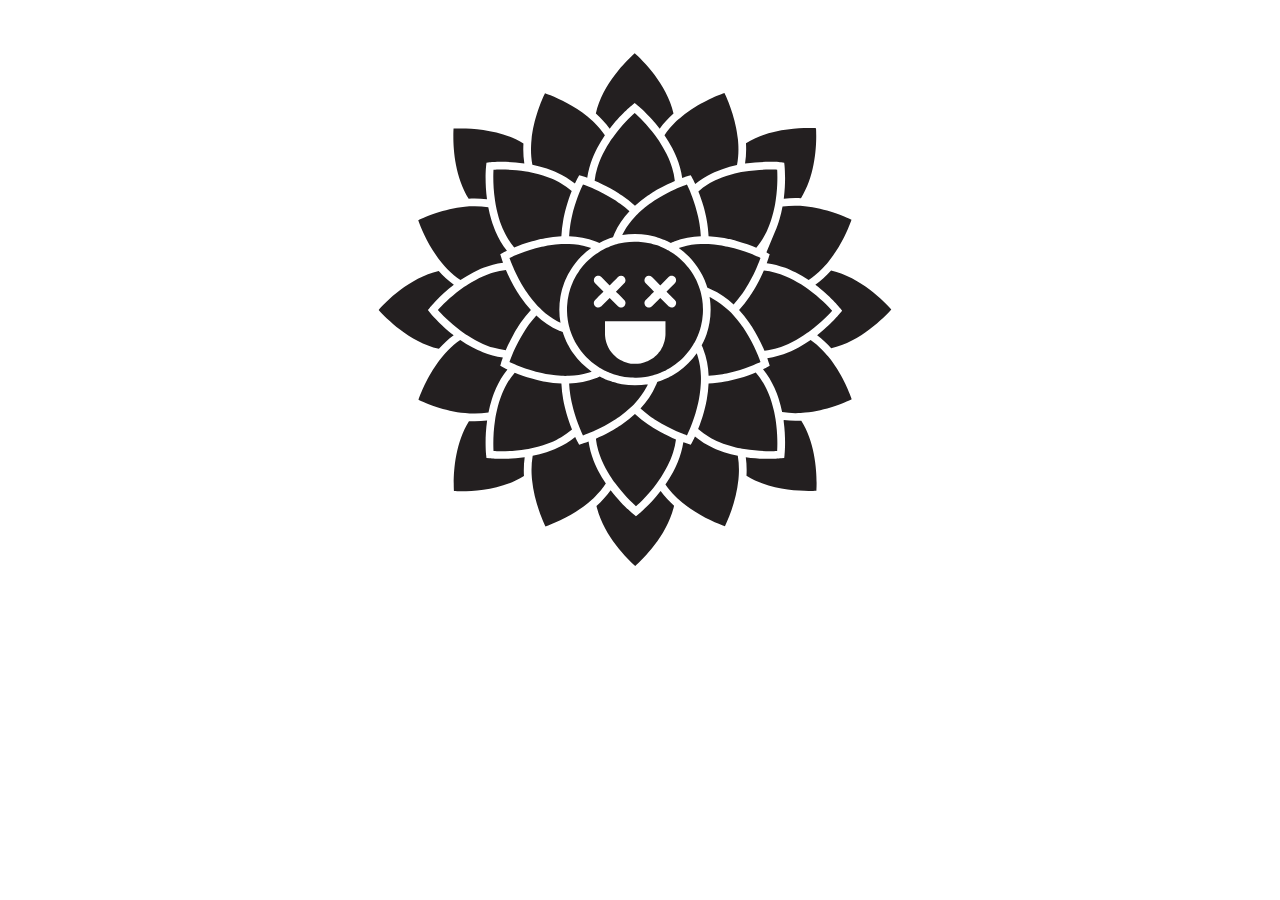
==== commit 22ad7411: "inital commit" ====
--- a/index.html
+++ b/index.html
@@ -8,10 +8,10 @@
     <link rel="stylesheet" href="style.css" />
   </head>
   <body>
-    <div>
+    <div class="flower__container">
       <?xml version="1.0" encoding="UTF-8"?><svg
         xmlns="http://www.w3.org/2000/svg"
-        viewBox="0 0 961.16 961.18"
+        viewBox="-110 -100 1200 1200"
       >
         <g id="a">
           <line class="f" x1="578.04" y1="232.24" x2="480.58" y2="482.6" />
@@ -32,73 +32,73 @@
           <line class="e" x1="360.87" y1="352.21" x2="186.73" y2="203.65" />
           <g>
             <path
-              class="d middle"
+              class="d middle eight-middle"
               d="M362.02,257.99c-3.44,8.6-7.16,19.1-10.47,30.9-.77,2.82-1.54,5.72-2.26,8.68-.51,2.13-1.03,4.31-1.49,6.49-.08,.38-.18,.74-.26,1.1-.51,2.52-1.03,5.06-1.49,7.65-1.77,9.68-3.03,19.87-3.47,30.31-10.47,.44-20.69,1.69-30.44,3.49-2.57,.46-5.13,.98-7.65,1.51-.33,.05-.64,.13-.98,.21-2.23,.49-4.44,1-6.62,1.51-3.11,.77-6.13,1.57-9.09,2.39h-.03c-13.14,3.7-24.64,7.93-33.68,11.68-5.9-6.96-10.91-14.48-15.17-22.33-1.64-3.03-3.18-6.08-4.62-9.19v-.03c-1.41-3.08-2.72-6.16-3.93-9.27v-.03c-4.03-10.27-7.03-20.71-9.27-30.93-.56-2.64-1.1-5.29-1.59-7.88-.46-2.62-.9-5.21-1.28-7.75-3.95-25.74-3.49-48.02-2.93-58.24,10.58-.59,34.09-1.1,60.99,3.31,2.57,.41,5.18,.87,7.83,1.41,2.67,.51,5.36,1.08,8.06,1.72,10.5,2.44,21.23,5.72,31.67,10.11,3.11,1.28,6.19,2.67,9.21,4.18,3.11,1.51,6.16,3.13,9.14,4.9v.03c6.96,4,13.6,8.65,19.79,14.04Z"
             />
             <path
-              class="d middle"
+              class="d middle three-middle"
               d="M850.35,482.5c-6.6,7.34-21.15,22.61-41.04,37.53-2.03,1.54-4.16,3.05-6.31,4.57-2.16,1.54-4.39,3.05-6.67,4.57-8.7,5.7-18.15,11.09-28.16,15.66-3,1.36-6.03,2.67-9.11,3.85-3.13,1.23-6.31,2.34-9.52,3.36-8.47,2.7-17.25,4.67-26.23,5.67-3.9-9.34-9.27-20.84-16.25-33.06-1.39-2.46-2.85-4.95-4.39-7.44-1.08-1.77-2.21-3.54-3.36-5.34-.28-.41-.54-.85-.8-1.26-1.41-2.16-2.87-4.34-4.39-6.49-5.44-7.8-11.58-15.58-18.38-23,7.32-7.96,13.81-16.32,19.56-24.72,1.39-2,2.72-4,4-6.01,.1-.18,.23-.33,.33-.49,1.41-2.23,2.77-4.41,4.11-6.62,1.9-3.16,3.72-6.31,5.42-9.39v-.03c5.36-9.73,9.68-18.87,13.04-26.72,7.29,.77,14.43,2.18,21.41,4.08,3.26,.9,6.49,1.9,9.7,3,3.13,1.08,6.24,2.28,9.29,3.54,10.42,4.34,20.28,9.63,29.39,15.32,2.36,1.49,4.67,3,6.96,4.52,2.26,1.54,4.44,3.08,6.6,4.62,21.79,15.76,37.81,32.47,44.82,40.27Z"
             />
             <path
-              class="d middle"
+              class="d middle two-middle"
               d="M747.58,232.83c0,1.75-.03,3.57-.05,5.49-.1,5.03-.33,10.6-.77,16.58v.05c-.46,6.31-1.18,13.09-2.23,20.15-.36,2.52-.77,5.08-1.23,7.67-.46,2.59-.98,5.18-1.54,7.83v.03c-2.13,10.06-5.01,20.38-8.86,30.52-1.18,3.16-2.46,6.26-3.85,9.37-.03,0-.03,.03-.03,.03-1.39,3.13-2.87,6.24-4.49,9.29-4.57,8.62-9.98,16.92-16.48,24.49-9.65-4.03-22.25-8.7-36.76-12.65h-.03c-2.57-.69-5.21-1.39-7.91-2.03-1.87-.46-3.8-.9-5.72-1.31-.64-.15-1.26-.28-1.9-.41-2.52-.54-5.08-1.03-7.67-1.49-9.45-1.69-19.35-2.87-29.49-3.31-.46-10.75-1.77-21.25-3.62-31.21-.49-2.59-1-5.13-1.54-7.67-.03-.05-.03-.1-.05-.18-.54-2.52-1.13-4.98-1.72-7.39-.82-3.34-1.69-6.6-2.59-9.75-3.03-10.6-6.42-20.1-9.57-28.03,5.65-5.01,11.7-9.42,18.02-13.27,2.98-1.85,6.01-3.54,9.09-5.11,.03,0,.05-.03,.05-.03,3.03-1.62,6.08-3.05,9.19-4.41,10.45-4.59,21.25-8.06,31.85-10.68,2.72-.67,5.42-1.28,8.11-1.82,2.64-.56,5.29-1.05,7.88-1.49,27.98-4.9,52.64-4.39,63.53-3.8,.21,3.52,.38,8.5,.38,14.55Z"
             />
             <path
-              class="d middle"
+              class="d middle one-middle"
               d="M555.32,239.2c-8.93,3.77-19.64,8.86-31.01,15.32-2.34,1.31-4.7,2.7-7.08,4.18-1.69,1-3.41,2.08-5.11,3.18-.51,.31-1,.62-1.49,.95-2.16,1.41-4.34,2.85-6.49,4.36-7.98,5.54-15.97,11.78-23.56,18.76-7.83-7.21-16.09-13.6-24.33-19.3-2.18-1.49-4.34-2.95-6.52-4.34-.23-.15-.46-.31-.69-.44-1.98-1.28-3.95-2.52-5.9-3.7-2.75-1.64-5.44-3.21-8.11-4.7-11.09-6.21-21.48-11.06-30.13-14.71,.92-8.14,2.64-16.07,4.98-23.77,.95-3.21,2.03-6.39,3.18-9.5,1.16-3.11,2.39-6.13,3.72-9.14,4.49-10.19,9.86-19.82,15.58-28.7,1.49-2.31,3-4.57,4.54-6.8,1.54-2.21,3.08-4.36,4.62-6.47,15.25-20.59,31.03-35.7,38.55-42.45,7.52,6.72,23.28,21.79,38.48,42.33,1.57,2.1,3.13,4.26,4.65,6.47,1.57,2.21,3.08,4.49,4.57,6.8,5.75,8.91,11.14,18.56,15.66,28.8,1.31,2.98,2.54,6.03,3.7,9.11,1.16,3.11,2.23,6.29,3.18,9.5,2.39,7.83,4.13,15.94,5.03,24.23Z"
             />
             <path
-              class="d middle"
+              class="d middle four-middle"
               d="M747.19,745.57c-10.68,.56-34.52,1.08-61.76-3.47-2.54-.44-5.13-.92-7.75-1.44-2.64-.54-5.29-1.1-7.96-1.72-10.45-2.46-21.07-5.78-31.44-10.14-3.16-1.31-6.26-2.72-9.34-4.26-3.13-1.54-6.21-3.21-9.24-5.01-7.29-4.29-14.27-9.24-20.71-14.99,3.52-8.78,7.37-19.51,10.7-31.62,.85-2.98,1.62-6.03,2.39-9.16,.54-2.28,1.08-4.59,1.57-6.93,.05-.23,.1-.44,.15-.67,.51-2.54,1.03-5.08,1.49-7.67,1.67-9.42,2.85-19.3,3.29-29.39,10.7-.46,21.18-1.77,31.11-3.59,2.23-.41,4.44-.87,6.62-1.33,.33-.08,.67-.13,1.03-.21,2.57-.56,5.11-1.16,7.6-1.77,3.75-.92,7.37-1.9,10.88-2.93,12.12-3.52,22.74-7.44,31.19-10.96,5.8,6.62,10.78,13.78,15.07,21.25,1.75,3.05,3.36,6.16,4.9,9.32,1.49,3.08,2.87,6.21,4.18,9.37,4.18,10.24,7.32,20.71,9.68,31.01,.62,2.62,1.18,5.26,1.69,7.85,.31,1.59,.59,3.16,.87,4.72,.18,1.03,.33,2.03,.51,3.05,.23,1.39,.44,2.75,.64,4.11,.36,2.44,.67,4.83,.95,7.19,2.62,21.92,2.18,40.35,1.69,49.39Z"
             />
             <path
-              class="d middle"
+              class="d middle six-middle"
               d="M362.51,705.43c-6.29,5.49-13.09,10.27-20.17,14.4-3.03,1.77-6.08,3.44-9.21,4.98-3.05,1.51-6.19,2.87-9.29,4.18-10.34,4.31-20.95,7.57-31.37,10.01-2.67,.64-5.31,1.21-7.96,1.72-2.62,.51-5.21,1-7.75,1.44-27.11,4.47-50.8,3.98-61.42,3.41-.56-10.45-1.05-33.5,3.18-59.96,.41-2.57,.87-5.16,1.36-7.78,.51-2.59,1.05-5.21,1.67-7.85,2.34-10.32,5.44-20.87,9.63-31.19,1.28-3.13,2.67-6.26,4.13-9.34,1.51-3.13,3.11-6.21,4.83-9.24,4.29-7.57,9.24-14.78,15.04-21.46,8.75,3.57,19.69,7.57,32.11,11.09,3.21,.9,6.49,1.77,9.88,2.59,2.49,.62,5.03,1.18,7.6,1.72,.03,.03,.08,.03,.1,.03,2.49,.54,5.01,1.05,7.55,1.51,9.65,1.75,19.82,2.98,30.19,3.41,.44,10.42,1.69,20.61,3.47,30.31,.46,2.52,.95,4.98,1.46,7.42,.03,.08,.03,.15,.05,.23,.56,2.59,1.13,5.11,1.75,7.62,.87,3.49,1.75,6.93,2.7,10.24,3.34,11.7,7.08,22.05,10.5,30.49Z"
             />
             <path
-              class="d middle"
+              class="d middle five-middle"
               d="M557.45,723.94c-1.05,8.16-2.87,16.15-5.29,23.87-1,3.21-2.1,6.37-3.29,9.47-1.18,3.08-2.46,6.11-3.82,9.09-4.54,10.06-9.91,19.56-15.63,28.29-1.49,2.31-3.03,4.54-4.57,6.75-1.51,2.16-3.05,4.29-4.59,6.37-15.02,20.07-30.42,34.81-37.81,41.45-7.62-6.85-23.79-22.31-39.25-43.38-1.57-2.13-3.11-4.29-4.65-6.52-1.54-2.26-3.05-4.57-4.54-6.9-5.75-9.01-11.11-18.76-15.53-29.11-1.31-3.03-2.52-6.11-3.64-9.24-1.13-3.13-2.16-6.31-3.11-9.55-2.05-7.19-3.59-14.55-4.47-22.1,8.24-3.54,17.86-8.11,28.08-13.86,2.87-1.62,5.8-3.34,8.75-5.13,2.18-1.31,4.36-2.7,6.57-4.13h.03c2.16-1.41,4.34-2.87,6.49-4.39,7.93-5.52,15.86-11.73,23.38-18.63,7.78,7.14,15.97,13.53,24.15,19.17,1.93,1.33,3.85,2.62,5.75,3.85,.26,.18,.51,.33,.77,.49,2.23,1.44,4.44,2.82,6.62,4.16,3.29,1.98,6.55,3.88,9.73,5.62,11.04,6.08,21.36,10.86,29.85,14.37Z"
             />
             <path
-              class="d middle"
+              class="d middle seven-middle"
               d="M285.43,481.12c-7.03,7.65-13.32,15.71-18.92,23.77-1.49,2.18-2.93,4.34-4.34,6.52-.1,.15-.21,.31-.31,.46-1.33,2.05-2.59,4.11-3.85,6.13-1.72,2.85-3.39,5.7-4.95,8.5-6.24,11.11-11.11,21.54-14.78,30.21-8.21-.9-16.27-2.62-24.08-4.98-3.21-.95-6.39-2.05-9.52-3.21-3.13-1.16-6.19-2.41-9.21-3.75-10.16-4.47-19.76-9.81-28.59-15.5-2.34-1.49-4.59-3-6.8-4.54-2.21-1.51-4.34-3.05-6.42-4.59-20.69-15.27-35.86-31.14-42.61-38.66,6.8-7.6,22.13-23.61,43.02-38.99,2.1-1.54,4.26-3.08,6.47-4.62,2.23-1.54,4.49-3.05,6.83-4.54,8.96-5.72,18.66-11.09,28.93-15.53,3.03-1.33,6.13-2.54,9.27-3.7,3.13-1.16,6.34-2.23,9.57-3.18,7.6-2.21,15.45-3.85,23.46-4.72,3.59,8.52,8.37,18.66,14.4,29.47,.03,0,.03,.03,.03,.03,1.57,2.77,3.18,5.57,4.9,8.39,1.26,2.1,2.59,4.21,3.95,6.31,.05,.1,.13,.21,.18,.31,1.41,2.16,2.87,4.34,4.36,6.49,5.62,8.14,11.94,16.22,19.02,23.92Z"
             />
           </g>
           <g>
-            <clippath id="inner-clip-path">
+           
               <path
-                class="d inner"
+                class="d inner eight-petal"
                 d="M470.29,296.18c-11.37,12.17-21.33,26.21-28.36,42.3-.36,.8-.69,1.59-1.03,2.41-.54,1.33-1.08,2.67-1.57,4-.46,.13-.95,.28-1.41,.44-2.39,.74-4.75,1.57-7.06,2.44-2.26,.85-4.47,1.75-6.65,2.7-.05,0-.1,.03-.13,.05-2.23,.98-4.44,2-6.6,3.08-1.33,.67-2.64,1.33-3.95,2.05-1.05-.49-2.13-.95-3.21-1.39-.26-.13-.54-.26-.82-.36-.8-.33-1.57-.64-2.36-.95-16.4-6.42-33.39-9.32-50.05-9.88,.36-7.37,1.16-14.61,2.26-21.64,.39-2.57,.85-5.11,1.31-7.62,.49-2.54,1-5.03,1.54-7.49,3.13-14.04,7.21-26.77,11.09-37.22,.98-2.64,1.95-5.13,2.9-7.47,1.05-2.62,2.05-5.03,3-7.21,1.51-3.49,2.85-6.39,3.93-8.62,1.85,.64,4.08,1.46,6.67,2.46,2.16,.82,4.54,1.77,7.14,2.87,2.26,.92,4.67,1.95,7.19,3.11,10.52,4.7,23.18,11.09,36.14,19.3,1.08,.67,2.13,1.36,3.21,2.05,1.05,.69,2.13,1.41,3.18,2.13,2.1,1.41,4.21,2.87,6.29,4.41,5.9,4.29,11.76,8.96,17.35,14.04Z"
               />
               <path
-                class="d inner"
+                viewbox="0 50 0 0"
+                class="d inner one-petal"
                 d="M604.07,343.08c-16.66,.56-33.65,3.47-50.05,9.88-.56,.21-1.1,.44-1.67,.67-.23,.1-.46,.18-.69,.28-1.36,.56-2.7,1.16-4.03,1.75-.87-.49-1.77-.95-2.67-1.41-2.21-1.13-4.44-2.21-6.72-3.21-.64-.31-1.26-.56-1.9-.85-2.23-.98-4.52-1.87-6.8-2.72-2.34-.85-4.72-1.67-7.11-2.39-.18-.08-.39-.13-.59-.18-2.85-.87-5.72-1.67-8.65-2.34-2.85-.69-5.72-1.28-8.65-1.77-7.78-1.33-15.79-2.03-23.95-2.03s-16.17,.69-23.95,2.03c.98-2.03,2-4.03,3.05-5.98,5.75-10.5,12.91-19.97,20.89-28.52,1.64-1.75,3.34-3.47,5.03-5.16,1.72-1.69,3.49-3.34,5.26-4.95,5.36-4.85,10.93-9.37,16.61-13.5,2.08-1.54,4.21-3.03,6.31-4.47,2.13-1.46,4.24-2.85,6.37-4.21,12.78-8.16,25.33-14.58,35.86-19.33,2.54-1.13,4.95-2.18,7.21-3.13,2.57-1.08,4.95-2.05,7.11-2.87v-.03c3.03-1.16,5.62-2.1,7.7-2.85,1.18,2.46,2.67,5.7,4.36,9.63,.95,2.21,1.95,4.62,3,7.26,.92,2.34,1.9,4.88,2.87,7.52,3.7,10.04,7.49,22.07,10.5,35.27,.54,2.46,1.05,4.95,1.57,7.49,.46,2.49,.92,5.03,1.33,7.6,1.15,7.32,2,14.84,2.39,22.51Z"
               />
               <path
-                class="d inner"
+                class="d inner two-petal"
                 d="M715.9,383.66c-.59,1.69-1.36,3.75-2.26,6.08v.03c-.28,.8-.59,1.59-.92,2.44,0,.03-.03,.03-.03,.05-.87,2.16-1.82,4.54-2.9,7.08-.98,2.28-2.03,4.7-3.18,7.24,0,.03-.03,.03-.03,.05-4.57,10.01-10.58,21.79-18.2,33.8-.74,1.18-1.51,2.39-2.28,3.57-.62,.95-1.26,1.9-1.9,2.85-1.41,2.1-2.9,4.21-4.41,6.31-4.36,6.01-9.11,11.96-14.27,17.66-12.24-11.47-26.46-21.43-42.74-28.49-.67-.31-1.31-.62-1.98-.9-1.15-.49-2.31-.92-3.44-1.36-.33-.13-.67-.26-.98-.39-.64-2.1-1.33-4.18-2.08-6.26-.67-1.95-1.41-3.9-2.18-5.8-.13-.36-.28-.72-.44-1.08-.8-1.93-1.64-3.82-2.52-5.7-1.03-2.21-2.1-4.39-3.23-6.52-.05-.08-.08-.15-.13-.23-1.36-2.57-2.82-5.11-4.34-7.57-1.54-2.52-3.16-4.98-4.88-7.37v-.03c-9.27-13.19-20.77-24.74-33.91-34.11,2.1-.74,4.24-1.44,6.39-2.05,11.52-3.41,23.36-5.06,35.09-5.44,2.41-.1,4.83-.13,7.24-.08,2.41,0,4.83,.08,7.21,.18,7.08,.36,14.07,1.1,20.84,2.13,2.57,.38,5.11,.82,7.62,1.28,2.54,.49,5.06,1,7.52,1.54,16.45,3.59,31.16,8.52,42.53,12.96,2.62,1.03,5.08,2.03,7.34,2.98,1.46,.62,2.85,1.23,4.16,1.8,1.03,.46,2,.9,2.93,1.31,1.64,.74,3.08,1.44,4.34,2.03Z"
               />
               <path
-                class="d inner"
+                class="d inner three-petal"
                 d="M715.9,578.6c-1.51,.72-3.39,1.59-5.49,2.52-2.13,.98-4.52,2-7.16,3.11-2.28,.95-4.72,1.95-7.37,2.95-10.83,4.18-24.54,8.73-39.81,12.17-2.46,.56-4.98,1.08-7.52,1.57-2.49,.49-5.01,.95-7.57,1.33-7.24,1.16-14.73,1.98-22.33,2.36-.59-16.94-3.62-34.24-10.27-50.87-.21-.51-.39-1.03-.59-1.51-.33-.82-.72-1.57-1.05-2.36-.36-.8-.74-1.62-1.1-2.41,0-.03,.03-.05,.03-.08,.82-1.51,1.59-3,2.34-4.54v-.03c.85-1.72,1.67-3.47,2.44-5.21v-.03c.23-.49,.44-1,.67-1.49v-.03c.74-1.72,1.44-3.49,2.1-5.26,.9-2.31,1.72-4.67,2.46-7.03v-.03c.13-.36,.23-.69,.36-1.05,.87-2.85,1.67-5.75,2.36-8.65,.72-2.85,1.31-5.72,1.85-8.65,1.41-8.06,2.16-16.32,2.16-24.8s-.67-15.91-1.98-23.61c2.03,.95,4.03,1.95,5.98,3,10.68,5.78,20.33,13.06,28.98,21.18,1.77,1.64,3.49,3.31,5.18,5.01,1.69,1.72,3.34,3.49,4.95,5.26,4.7,5.21,9.06,10.6,13.09,16.07,1.54,2.08,3.03,4.18,4.49,6.26,1.46,2.16,2.85,4.29,4.24,6.42,8.83,13.76,15.61,27.23,20.51,38.24,1.13,2.57,2.16,4.98,3.08,7.21,1.08,2.59,2,4.98,2.82,7.11,.85,2.23,1.57,4.24,2.16,5.88Z"
               />
               <path
-                class="d inner"
+                class="d inner four-petal"
                 d="M604.27,611.92c0,2.44-.1,4.85-.21,7.26-.36,7.01-1.08,13.94-2.1,20.66-.39,2.57-.82,5.11-1.28,7.62-.46,2.54-.98,5.03-1.51,7.52-3.16,14.4-7.32,27.46-11.29,38.14-.98,2.64-1.95,5.16-2.9,7.52-1.05,2.62-2.08,5.03-3.03,7.24-1.49,3.41-2.82,6.31-3.9,8.55-1.51-.54-3.36-1.21-5.42-2-2.13-.8-4.49-1.72-7.08-2.8-2.23-.9-4.59-1.9-7.08-3-10.86-4.8-24.13-11.42-37.76-20.07-2.13-1.36-4.26-2.75-6.39-4.21-2.13-1.44-4.24-2.9-6.31-4.44-5.83-4.24-11.58-8.86-17.09-13.86,11.63-12.47,21.77-26.93,28.82-43.53,.18-.39,.39-.77,.54-1.18,.72-1.75,1.39-3.47,2.03-5.21,.69-.21,1.39-.44,2.05-.67h.03c2.39-.74,4.72-1.59,7.01-2.49h.03c2.16-.82,4.31-1.69,6.42-2.64,.1-.05,.23-.1,.33-.15,2.18-.95,4.31-1.98,6.42-3.05,.67-.33,1.31-.69,1.98-1.05h.03s.03-.03,.05-.03c1.57-.82,3.13-1.64,4.65-2.54,1.03-.59,2.05-1.21,3.05-1.82,2.52-1.54,4.98-3.16,7.39-4.85,13.42-9.39,25.15-21.05,34.65-34.42,.74,2.1,1.46,4.21,2.1,6.34,3.57,11.81,5.31,23.95,5.7,35.96,.1,2.41,.13,4.83,.1,7.21Z"
               />
               <path
-                class="d inner"
+                class="d inner five-petal"
                 d="M505.04,620.29c-.95,2.03-1.93,4.03-2.98,5.98-5.83,10.93-13.22,20.82-21.48,29.65-1.64,1.77-3.31,3.49-5.03,5.18-1.75,1.69-3.49,3.34-5.29,4.95-5.29,4.8-10.78,9.24-16.35,13.35-2.1,1.54-4.21,3.03-6.31,4.47-2.13,1.46-4.26,2.87-6.39,4.24-12.32,7.88-24.38,14.09-34.68,18.81-2.49,1.13-4.9,2.21-7.19,3.18-2.54,1.08-4.9,2.05-7.08,2.9-3.62,1.44-6.75,2.59-9.14,3.44-.98-2-2.16-4.54-3.47-7.55-.95-2.16-1.98-4.59-3.05-7.21-.92-2.31-1.9-4.77-2.9-7.42-4-10.68-8.27-23.85-11.5-38.42-.56-2.46-1.08-4.95-1.57-7.49-.46-2.52-.9-5.03-1.31-7.6-1.08-7.01-1.87-14.25-2.23-21.56,17.04-.59,34.42-3.64,51.16-10.37,.41-.18,.85-.31,1.26-.49,.36-.15,.72-.33,1.08-.49,1.33-.56,2.64-1.21,3.95-1.8,.03,0,.05,.03,.08,.03,1.08,.59,2.16,1.16,3.23,1.69h.03c2.21,1.1,4.47,2.13,6.75,3.11,.44,.21,.87,.39,1.31,.56,2.23,.95,4.52,1.85,6.83,2.64,2.03,.74,4.06,1.44,6.11,2.05h.03c.33,.13,.64,.21,.98,.31,2.52,.74,5.03,1.44,7.6,2.03,2.85,.72,5.72,1.31,8.62,1.82h.03c7.96,1.39,16.12,2.1,24.46,2.1s16.5-.72,24.46-2.1Z"
               />
               <path
-                class="d inner"
+                class="d inner six-petal"
                 d="M399.44,596.83c-2.1,.77-4.21,1.49-6.34,2.13-11.86,3.62-24.03,5.36-36.11,5.75-2.41,.1-4.83,.13-7.21,.13-2.44-.03-4.85-.13-7.26-.23-7.29-.36-14.48-1.13-21.46-2.21-2.57-.41-5.08-.85-7.6-1.31-2.54-.49-5.03-1-7.49-1.57-15.17-3.34-28.82-7.8-39.73-11.96-2.62-1-5.08-2-7.37-2.93-2.64-1.1-5.03-2.13-7.19-3.08-2.49-1.13-4.67-2.13-6.42-2.95,.67-1.9,1.51-4.24,2.57-6.9,.82-2.16,1.77-4.52,2.82-7.08,.95-2.26,2-4.7,3.13-7.24,4.77-10.63,11.24-23.41,19.58-36.47,1.36-2.13,2.75-4.29,4.21-6.42,1.44-2.1,2.93-4.21,4.47-6.31,4.16-5.7,8.7-11.32,13.6-16.76,12.35,11.55,26.64,21.64,43.07,28.67v.03c.54,.23,1.08,.46,1.64,.69,1.59,.67,3.16,1.28,4.77,1.87,.05,.1,.08,.23,.13,.36,.74,2.39,1.57,4.75,2.44,7.08,.77,2.08,1.59,4.11,2.46,6.13,.08,.23,.18,.46,.28,.67,.9,2.05,1.82,4.08,2.82,6.08v.03c.72,1.44,1.46,2.9,2.23,4.34,0,.03,.03,.05,.05,.08,.38,.77,.82,1.51,1.23,2.26,0,0,0,.03,.03,.03,1,1.82,2.05,3.59,3.13,5.34,1.54,2.49,3.18,4.95,4.85,7.34v.03c9.5,13.35,21.23,25,34.65,34.39Z"
               />
               <path
-                class="d inner"
+                class="d inner seven-petal"
                 d="M398.47,365.02c-13.14,9.37-24.62,20.92-33.91,34.11v.03c-1.72,2.39-3.34,4.85-4.88,7.37-1.49,2.41-2.9,4.88-4.24,7.39-.08,.13-.15,.26-.23,.41-1.1,2.08-2.16,4.18-3.13,6.31-.8,1.64-1.54,3.31-2.23,5.01-.26,.59-.51,1.18-.74,1.77-.69,1.67-1.33,3.36-1.93,5.08-.87,2.34-1.67,4.7-2.36,7.11-.03,.03-.03,.05-.05,.08v.03c-.85,2.85-1.62,5.72-2.31,8.62-.67,2.82-1.23,5.7-1.72,8.6v.03c-1.31,7.7-1.98,15.55-1.98,23.61,0,8.47,.74,16.74,2.16,24.8-2.03-.95-4.03-1.95-5.98-3-10.75-5.8-20.46-13.12-29.16-21.23l-.03-.03c-1.75-1.64-3.47-3.34-5.16-5.03-1.69-1.72-3.34-3.49-4.95-5.26-4.95-5.47-9.55-11.17-13.73-16.94-1.54-2.08-3.03-4.18-4.47-6.29-1.44-2.13-2.85-4.29-4.21-6.42-8.09-12.73-14.43-25.15-19.12-35.6-.03,0-.03-.03-.03-.03-1.15-2.54-2.21-4.93-3.13-7.21v-.03c-1.1-2.54-2.03-4.93-2.87-7.06,0-.03-.03-.03-.03-.05-1.16-2.95-2.08-5.49-2.8-7.55,1.49-.72,3.23-1.54,5.26-2.44,2.1-.95,4.49-2,7.14-3.08,2.26-.95,4.7-1.95,7.32-2.95,11.04-4.26,25.08-8.93,40.71-12.42,2.46-.54,4.95-1.05,7.49-1.57,2.52-.46,5.06-.9,7.62-1.31,7.06-1.1,14.35-1.87,21.74-2.26,2.39-.1,4.8-.18,7.21-.18,2.41-.05,4.83-.03,7.24,.08,11.73,.39,23.56,2.03,35.09,5.44,2.16,.62,4.29,1.31,6.39,2.05Z"
               />
-            </clippath>
           </g>
           <path
             class="d face"
@@ -106,68 +106,68 @@
           />
           <g>
             <path
-              class="d outer"
+              class="d outer three-outer"
               d="M886.95,648.37c-12.94,6.19-47.79,21.33-87.37,25.26-2.8,.28-5.65,.51-8.5,.67-2.98,.15-5.98,.28-8.98,.31-8.5,.05-17.09-.54-25.62-1.9-1.67-8.19-3.8-16.61-6.49-25.03-1.1-3.41-2.28-6.8-3.59-10.22-1.28-3.34-2.64-6.67-4.13-9.98-5.54-12.35-12.63-24.33-21.59-35.24,4.24-2,6.83-3.39,7.42-3.72l5.08-2.77-1.64-5.54c-.21-.69-1.16-3.82-2.9-8.7,14.01-1.95,27.41-5.88,39.96-11.09,3.21-1.33,6.37-2.77,9.47-4.26,3.18-1.51,6.26-3.11,9.32-4.75,7.98-4.34,15.53-9.06,22.54-13.91,7.73,5.39,14.84,11.5,21.33,18.1,2.1,2.13,4.16,4.31,6.13,6.55,1.9,2.1,3.75,4.26,5.54,6.44,25.26,30.8,39.27,66.25,44.02,79.8Z"
             />
             <g>
               <path
-                class="d outer"
+                class="d outer one-outest"
                 d="M552.83,112.58c-9.42,8.44-18.3,17.97-25.92,28.65-20.41-26.39-40.63-42.94-42.33-44.3l-4.52-3.64-4.49,3.64c-1.69,1.36-22,17.99-42.43,44.46-7.65-10.65-16.5-20.12-25.9-28.49C419.69,57.73,465.49,13.09,480.07,0c14.58,13.06,60.24,57.5,72.77,112.58Z"
               />
               <path
-                class="d outer"
+                class="d outer eight-outest"
                 d="M273.13,206.4c-34.96-4.98-62.99-2.18-65.25-1.95l-5.78,.62-.59,5.75c-.23,2.21-2.93,29.03,1.62,62.86-11.58-1.59-23.15-1.87-34.39-1.23-30.21-47.79-29.42-111.73-28.34-131.32,19.56-1.08,83.27-1.93,131.06,28.16-.69,12.14-.28,24.64,1.67,37.12Z"
               />
               <path
-                class="d outer"
+                class="d outer seven-outest"
                 d="M140.69,528.58c-10.34,7.5-19.58,16.15-27.77,25.33-55.16-12.45-99.82-58.21-112.91-72.82,13.04-14.58,57.52-60.22,112.6-72.74,8.37,9.37,17.81,18.17,28.41,25.77-13.4,10.29-24.31,20.59-32.06,28.52-7.73,7.93-12.29,13.48-12.99,14.35l-3.62,4.49,3.62,4.49c1.39,1.72,18.1,22.13,44.71,42.61Z"
               />
               <path
-                class="d outer"
+                class="d outer six-outest"
                 d="M272.44,792.42c-47.79,30.21-111.73,29.44-131.32,28.36-1.1-19.56-1.9-83.27,28.18-131.09,3.59,.21,7.21,.31,10.83,.31,7.67,0,15.45-.49,23.23-1.54-4.88,34.65-2.1,62.32-1.85,64.55l.59,5.75,5.78,.62c1.21,.13,9.86,1,23.05,1,11.5,0,26.44-.67,42.87-3.05-1.67,11.81-2,23.61-1.36,35.09Z"
               />
               <path
-                class="d outer"
+                class="d outer five-outest"
                 d="M553.89,848.27c-12.45,55.16-58.19,99.82-72.79,112.91-14.58-13.09-60.22-57.62-72.74-112.66,9.68-8.65,18.79-18.46,26.59-29.52,20.61,26.93,41.3,43.87,43.02,45.25l4.49,3.64,4.52-3.64c1.67-1.36,21.54-17.63,41.71-43.58,7.49,10.27,16.09,19.43,25.21,27.59Z"
               />
               <path
-                class="d outer"
+                class="d outer four-outest"
                 d="M820.75,820.06c-19.53,1.08-83.27,1.9-131.09-28.21,.64-11.32,.31-22.95-1.31-34.57,16.58,2.44,31.65,3.11,43.25,3.11,13.17,0,21.84-.87,23.05-1l5.75-.62,.62-5.75c.23-2.21,2.93-29.11-1.64-63.04,.03-.31,.08-.64,.08-.98,0-.44-.05-.87-.13-1.31,7.39,.95,14.78,1.39,22.07,1.39,3.7,0,7.37-.13,11.01-.33,30.19,47.82,29.42,111.73,28.34,131.32Z"
               />
               <path
-                class="d outer"
+                class="d outer three-outest"
                 d="M961.16,480.09c-13.04,14.58-57.52,60.22-112.63,72.74-7.85-8.75-16.63-17.04-26.44-24.31,25.8-20.12,41.97-39.84,43.3-41.53l3.64-4.49-3.64-4.49c-1.41-1.77-18.89-23.13-46.64-44.1,11.06-7.83,20.87-16.94,29.54-26.64,27.57,6.24,52.52,20.79,72.2,35.6,19.69,14.84,34.14,29.9,40.66,37.22Z"
               />
               <path
-                class="d outer"
+                class="d outer two-outest"
                 d="M791.85,271.49c-10.58-.59-21.43-.36-32.29,1,4.31-33.27,1.69-59.5,1.46-61.68l-.62-5.75-5.75-.62c-2.31-.26-31.6-3.18-67.71,2.31,2.08-12.78,2.49-25.59,1.77-38.01,47.79-30.21,111.76-29.39,131.34-28.34,1.08,19.56,1.93,83.27-28.21,131.09Z"
               />
               <path
-                class="d outer"
+                class="d outer eight-outer"
                 d="M424.19,153.67c-5.06,7.39-9.96,15.35-14.4,23.82-1.59,3-3.11,6.08-4.57,9.24-1.44,3.11-2.8,6.26-4.08,9.5-4.67,11.73-8.24,24.15-10.04,37.14-5.42-1.95-8.88-3-9.6-3.21l-5.54-1.62-2.77,5.08c-.41,.72-2.41,4.47-5.24,10.58-10.29-8.34-21.54-15.02-33.11-20.33v-.03c-3.23-1.49-6.44-2.85-9.7-4.11h-.03c-3.31-1.31-6.62-2.52-9.93-3.59-9.06-3.03-18.15-5.36-26.98-7.16-1.87-9.78-2.64-19.66-2.57-29.42,.03-3,.13-6.01,.28-8.98,.15-2.85,.39-5.65,.67-8.44,3.9-39.66,19.07-74.59,25.28-87.53,10.73,3.77,35.27,13.35,60.35,29.77,6.47,4.24,12.99,8.96,19.33,14.12,2.16,1.77,4.31,3.62,6.42,5.49,2.23,2,4.44,4.06,6.6,6.19,7.21,7.11,13.89,14.91,19.64,23.49Z"
               />
               <path
-                class="d outer"
+                class="d outer seven-outer"
                 d="M229.62,382.04c.23,.77,1.36,4.52,3.49,10.37v.03c-12.86,1.75-25.21,5.18-36.86,9.75-3.26,1.28-6.44,2.62-9.57,4.06-3.16,1.46-6.29,2.95-9.34,4.54-8.52,4.44-16.53,9.32-23.97,14.4-8.57-5.72-16.38-12.4-23.49-19.58-2.1-2.13-4.16-4.31-6.13-6.55-1.93-2.13-3.75-4.26-5.52-6.44l-.03-.03c-25.26-30.83-39.25-66.25-43.99-79.78,12.91-6.21,47.77-21.36,87.37-25.28,2.8-.31,5.6-.51,8.44-.67,2.98-.18,5.98-.28,8.98-.28,.41-.03,.8-.03,1.21-.03,8.39,0,16.89,.62,25.33,2.03,1.59,8.27,3.62,16.76,6.26,25.28,1.05,3.36,2.18,6.72,3.41,10.09,1.21,3.31,2.52,6.62,3.93,9.88,5.44,12.63,12.42,24.92,21.36,36.14-4.26,2.03-6.85,3.41-7.44,3.75l-5.06,2.77,1.62,5.54Z"
               />
               <path
-                class="d outer"
+                class="d outer six-outer"
                 d="M241.46,592.72c-8.88,10.93-15.91,22.92-21.41,35.29-1.46,3.29-2.85,6.6-4.11,9.93-1.28,3.39-2.46,6.78-3.54,10.16-2.72,8.55-4.85,17.09-6.49,25.39-8.75,1.46-17.58,2.08-26.31,2.03-3,0-6.01-.13-8.98-.28-2.85-.15-5.67-.39-8.47-.64-39.66-3.93-74.62-19.1-87.55-25.28,4.75-13.53,18.74-48.9,43.94-79.7,1.77-2.18,3.62-4.31,5.52-6.44,2-2.23,4.03-4.41,6.13-6.57,6.9-6.98,14.48-13.48,22.77-19.12,7.29,5.01,15.14,9.81,23.46,14.19,3.05,1.59,6.16,3.13,9.34,4.62,3.11,1.44,6.29,2.8,9.52,4.08,11.88,4.72,24.46,8.32,37.6,10.11-1.98,5.44-3.03,8.98-3.26,9.7l-1.62,5.54,5.06,2.77c.64,.36,3.59,1.93,8.39,4.21Z"
               />
               <path
-                class="d outer"
+                class="d outer five-outer"
                 d="M425.96,806.59c-5.9,9.04-12.83,17.25-20.35,24.67-2.13,2.13-4.34,4.16-6.55,6.13-2.13,1.9-4.29,3.75-6.44,5.54-30.83,25.28-66.27,39.27-79.8,44.05-6.21-12.94-21.33-47.82-25.28-87.4-.28-2.8-.49-5.62-.64-8.47-.18-2.98-.28-5.98-.31-9.01-.08-9.09,.62-18.28,2.18-27.39,8.5-1.75,17.22-3.98,25.92-6.85,3.36-1.1,6.72-2.31,10.09-3.62,3.31-1.31,6.62-2.7,9.88-4.21,11.86-5.42,23.33-12.27,33.83-20.87,2.54,5.42,4.34,8.78,4.7,9.47l2.77,5.08,5.54-1.64c.82-.26,5.24-1.57,12.04-4.11,1.75,12.29,5.01,24.1,9.34,35.29,1.23,3.21,2.57,6.37,3.98,9.47,1.41,3.16,2.87,6.26,4.44,9.29,4.49,8.73,9.47,16.94,14.66,24.56Z"
               />
               <path
-                class="d outer"
+                class="d outer four-outer"
                 d="M675.53,781.56c-.03,3.03-.13,6.01-.31,9.01-.15,2.82-.36,5.65-.64,8.47-3.93,39.63-19.07,74.59-25.28,87.53-13.53-4.75-48.9-18.71-79.67-43.92-2.18-1.8-4.34-3.64-6.44-5.54-2.23-1.98-4.44-4.03-6.57-6.13-6.93-6.83-13.35-14.32-18.94-22.49,4.95-7.19,9.78-14.91,14.17-23.13,1.62-3.03,3.18-6.08,4.67-9.24,1.46-3.08,2.85-6.24,4.16-9.45,4.85-11.78,8.55-24.31,10.52-37.4,4.77,1.69,7.8,2.59,8.47,2.8l5.54,1.64,2.77-5.08c.39-.72,2.34-4.36,5.08-10.27,10.63,8.86,22.31,15.89,34.39,21.48,3.29,1.51,6.6,2.93,9.93,4.24,3.39,1.31,6.75,2.54,10.16,3.67,8.68,2.87,17.38,5.13,25.85,6.88,1.51,8.96,2.18,17.99,2.13,26.93Z"
               />
               <path
-                class="d outer"
+                class="d outer two-outer"
                 d="M886.57,311.86c-3.8,10.75-13.37,35.29-29.8,60.37-4.24,6.47-8.93,12.99-14.12,19.3l-.03,.03c-1.75,2.16-3.57,4.29-5.47,6.42l-.03,.03c-1.98,2.23-4,4.39-6.11,6.55l-.03,.03c-7.44,7.55-15.66,14.5-24.74,20.43-7.73-5.16-16.02-10.09-24.82-14.53-3.08-1.51-6.21-3-9.39-4.39-3.13-1.39-6.31-2.7-9.55-3.9-11.04-4.16-22.72-7.24-34.81-8.8v-.03c2.36-6.39,3.62-10.52,3.85-11.32l1.64-5.54-5.08-2.77c-.18-.1-.51-.28-1-.54l17.17-41.5h.03c.08-.21,.15-.41,.26-.64l.08-.21c.08-.18,.18-.39,.26-.59,0-.03,.03-.08,.03-.1l1-2.41c.08-.18,.1-.36,.15-.51,.05-.1,.1-.21,.13-.31v-.03s.03-.03,.03-.05c.67-1.69,1.31-3.44,1.9-5.13v-.05c1.21-3.39,2.31-6.75,3.31-10.16,2.44-8.14,4.31-16.25,5.8-24.13,8.11-1.23,16.27-1.75,24.33-1.69,3,.03,6.01,.13,8.98,.28,2.85,.15,5.67,.38,8.47,.67,39.66,3.9,74.62,19.07,87.55,25.26Z"
               />
               <path
-                class="d outer"
+                class="d outer one-outer"
                 d="M674.58,180.27c0,9.7-.82,19.53-2.72,29.24-9.04,1.93-18.3,4.44-27.54,7.65-3.31,1.18-6.6,2.41-9.88,3.8h-.05c-3.26,1.33-6.49,2.77-9.7,4.34-10.91,5.26-21.43,11.76-31.11,19.74-3-6.6-5.18-10.65-5.6-11.4l-2.77-5.08-5.54,1.62c-.77,.23-4.59,1.39-10.58,3.57-1.77-13.12-5.36-25.67-10.09-37.5-1.28-3.23-2.64-6.39-4.08-9.5-1.44-3.13-2.98-6.21-4.54-9.21-4.47-8.52-9.42-16.56-14.5-23.97,5.75-8.65,12.47-16.5,19.71-23.67,2.13-2.1,4.31-4.16,6.55-6.13,2.1-1.9,4.26-3.75,6.44-5.52,30.8-25.26,66.25-39.25,79.78-44.02,6.21,12.94,21.33,47.82,25.28,87.4,.28,2.8,.49,5.6,.64,8.44v.03c.18,2.98,.28,5.98,.28,9.01,.03,.38,.03,.8,.03,1.18Z"
               />
             </g>
@@ -176,6 +176,9 @@
         <g id="b" />
         <g id="c" />
       </svg>
+      <script src="main.js"></script>
+
     </div>
   </body>
+
 </html>
--- a/style.css
+++ b/style.css
@@ -1,26 +1,346 @@
+body {
+  margin: 0px;
+  padding: 0px;
+  display: flex;
+  justify-content: center;
+}
+
 div {
-  width: 70%;
+  width: 50%;
+}
+
+svg {
+  display: flex;
+  width: 100%;
+  display: flex;
+  justify-content: center;
+}
+
+:root {
+  --one-inner-coord: M470.29,296.18c-11.37,12.17-21.33,26.21-28.36,42.3-.36,.8-.69,1.59-1.03,2.41-.54,1.33-1.08,2.67-1.57,4-.46,.13-.95,.28-1.41,.44-2.39,.74-4.75,1.57-7.06,2.44-2.26,.85-4.47,1.75-6.65,2.7-.05,0-.1,.03-.13,.05-2.23,.98-4.44,2-6.6,3.08-1.33,.67-2.64,1.33-3.95,2.05-1.05-.49-2.13-.95-3.21-1.39-.26-.13-.54-.26-.82-.36-.8-.33-1.57-.64-2.36-.95-16.4-6.42-33.39-9.32-50.05-9.88,.36-7.37,1.16-14.61,2.26-21.64,.39-2.57,.85-5.11,1.31-7.62,.49-2.54,1-5.03,1.54-7.49,3.13-14.04,7.21-26.77,11.09-37.22,.98-2.64,1.95-5.13,2.9-7.47,1.05-2.62,2.05-5.03,3-7.21,1.51-3.49,2.85-6.39,3.93-8.62,1.85,.64,4.08,1.46,6.67,2.46,2.16,.82,4.54,1.77,7.14,2.87,2.26,.92,4.67,1.95,7.19,3.11,10.52,4.7,23.18,11.09,36.14,19.3,1.08,.67,2.13,1.36,3.21,2.05,1.05,.69,2.13,1.41,3.18,2.13,2.1,1.41,4.21,2.87,6.29,4.41,5.9,4.29,11.76,8.96,17.35,14.04Z
+}
+
+.d {
+  fill: #231F20;
 }
 
 .inner {
-  fill: blue;
-}
+}
+
 .middle {
-  fill: aqua;
 }
 
 .outer {
-  fill: pink;
 }
 
 .face {
-  fill: orange;
-}
-
-.f {
-  clip-path: url("#inner-clip-path");
-  stroke: bisque;
-  stroke-width: 150px;
-  stroke-dashoffset: 400;
-  stroke-dasharray: 1000;
-}
+}
+
+@keyframes bounce-one {
+  0% {transform: translateX(0px);}
+  50% {  transform: translate(5px, -25px);  }
+  100% {transform: translateX(0px);}
+}
+@keyframes bounce-two {
+  0% {transform: translateX(0px);}
+  50% {  transform: translate(25px, -10px);  }
+  100% {transform: translateX(0px);}
+}
+@keyframes bounce-three {
+  0% {transform: translateX(0px);}
+  50% {  transform: translate(40px, 15px);  }
+  100% {transform: translateX(0px);}
+}
+@keyframes bounce-four {
+  0% {transform: translateX(0px);}
+  50% {  transform: translate(10px, 25px);  }
+  100% {transform: translateX(0px);}
+}
+@keyframes bounce-five {
+  0% {transform: translateX(0px);}
+  50% {  transform: translate(-5px, 25px);  }
+  100% {transform: translateX(0px);}
+}
+@keyframes bounce-six {
+  0% {transform: translateX(0px);}
+  50% {  transform: translate(-25px, 15px);  }
+  100% {transform: translateX(0px);}
+}
+@keyframes bounce-seven {
+  0% {transform: translateX(0px);}
+  50% {  transform: translate(-40px, -8px);  }
+  100% {transform: translateX(0px);}
+}
+@keyframes bounce-eight {
+  0% {transform: translateX(0px);}
+  50% {  transform: translate(-15px, -40px);  }
+  100% {transform: translateX(0px);}
+}
+
+.one-petal {
+  animation: bounce-one .75s;
+}
+
+.two-petal {
+  animation: bounce-two .75s;
+  animation-delay: 25ms;
+}
+
+.three-petal {
+  animation: bounce-three .75s;
+  animation-delay: 50ms;
+}
+
+.four-petal {
+  animation: bounce-four .75s;
+  animation-delay: 100ms;
+}
+
+.five-petal {
+  animation: bounce-five .75s;
+  animation-delay: 200ms;
+}
+
+.six-petal {
+  animation: bounce-six .75s;
+  animation-delay: 250ms;
+}
+
+.seven-petal {
+  animation: bounce-seven .75s;
+  animation-delay: 300ms;
+}
+
+.eight-petal {
+  animation: bounce-eight .75s;
+  animation-delay: 350ms;
+}
+
+@keyframes middle-one {
+  0% {transform: translateX(0px);}
+  50% {  transform: translate(0px, -40px);  }
+  100% {transform: translateX(0px);}
+}
+@keyframes middle-two {
+  0% {transform: translateX(0px);}
+  50% {  transform: translate(30px, -35px);  }
+  100% {transform: translateX(0px);}
+}
+@keyframes middle-three {
+  0% {transform: translateX(0px);}
+  50% {  transform: translate(40px, 0px);  }
+  100% {transform: translateX(0px);}
+}
+@keyframes middle-four {
+  0% {transform: translateX(0px);}
+  50% {  transform: translate(30px, 35px);  }
+  100% {transform: translateX(0px);}
+}
+@keyframes middle-five {
+  0% {transform: translateX(0px);}
+  50% {  transform: translate(0px, 40px);  }
+  100% {transform: translateX(0px);}
+}
+@keyframes middle-six {
+  0% {transform: translateX(0px);}
+  50% {  transform: translate(-30px, 35px);  }
+  100% {transform: translateX(0px);}
+}
+@keyframes middle-seven {
+  0% {transform: translateX(0px);}
+  50% {  transform: translate(-40px, 0px);  }
+  100% {transform: translateX(0px);}
+}
+@keyframes middle-eight {
+  0% {transform: translateX(0px);}
+  50% {  transform: translate(-30px, -35px);  }
+  100% {transform: translateX(0px);}
+}
+
+.one-middle {
+  animation: middle-one 1s;
+  animation-delay: 25ms;
+}
+
+.two-middle {
+  animation: middle-two .75s;
+  animation-delay: 50ms;
+}
+
+.three-middle {
+  animation: middle-three .75s;
+  animation-delay: 100ms;
+}
+
+.four-middle {
+  animation: middle-four .75s;
+  animation-delay: 200ms;
+}
+
+.five-middle {
+  animation: middle-five .75s;
+  animation-delay: 250ms;
+}
+
+.six-middle {
+  animation: middle-six .75s;
+  animation-delay: 300ms;
+}
+
+.seven-middle {
+  animation: middle-seven .75s;
+  animation-delay: 350ms;
+}
+
+.eight-middle {
+  animation: middle-eight .75s;
+  animation-delay: 400ms;
+}
+
+@keyframes one-outer {
+  0% {transform: translateX(0px);}
+  50% {  transform: translate(10px, -35px);  }
+  100% {transform: translateX(0px);}
+}
+@keyframes two-outer {
+  0% {transform: translateX(0px);}
+  50% {  transform: translate(35px, -10px);  }
+  100% {transform: translateX(0px);}
+}
+@keyframes three-outer {
+  0% {transform: translateX(0px);}
+  50% {  transform: translate(35px, 10px);  }
+  100% {transform: translateX(0px);}
+}
+@keyframes four-outer {
+  0% {transform: translateX(0px);}
+  50% {  transform: translate(10px, 35px);  }
+  100% {transform: translateX(0px);}
+}
+@keyframes five-outer {
+  0% {transform: translateX(0px);}
+  50% {  transform: translate(-10px, 35px);  }
+  100% {transform: translateX(0px);}
+}
+@keyframes six-outer {
+  0% {transform: translateX(0px);}
+  50% {  transform: translate(-35px, 15px);  }
+  100% {transform: translateX(0px);}
+}
+@keyframes seven-outer {
+  0% {transform: translateX(0px);}
+  50% {  transform: translate(-35px, -5px);  }
+  100% {transform: translateX(0px);}
+}
+@keyframes eight-outer {
+  0% {transform: translateX(0px);}
+  50% {  transform: translate(-15px, -35px);  }
+  100% {transform: translateX(0px);}
+}
+
+.one-outer {
+  animation: one-outer .75s;
+  animation-delay: 25ms;
+
+}
+.two-outer {
+  animation: two-outer .75s;
+  animation-delay: 50ms;
+}
+.three-outer {
+  animation: three-outer .75s;
+  animation-delay: 100ms;
+}
+.four-outer {
+  animation: four-outer .75s;
+  animation-delay: 200ms;
+}
+.five-outer {
+  animation: five-outer .75s;
+  animation-delay: 250ms;
+}
+.six-outer {
+  animation: six-outer .75s;
+  animation-delay: 300ms;
+}
+.seven-outer {
+  animation: seven-outer .75s;
+  animation-delay: 350ms;
+}
+.eight-outer {
+  animation: eight-outer .75s;
+  animation-delay: 400ms;
+}
+
+@keyframes one-outest {
+  0% {transform: translateX(0px);}
+  50% {  transform: translate(0px, -40px);  }
+  100% {transform: translateX(0px);}
+}
+@keyframes two-outest {
+  0% {transform: translateX(0px);}
+  50% {  transform: translate(40px, -40px);  }
+  100% {transform: translateX(0px);}
+}
+@keyframes three-outest {
+  0% {transform: translateX(0px);}
+  50% {  transform: translate(40px, 0px);  }
+  100% {transform: translateX(0px);}
+}
+@keyframes four-outest {
+  0% {transform: translateX(0px);}
+  50% {  transform: translate(35px, 35px);  }
+  100% {transform: translateX(0px);}
+}
+@keyframes five-outest {
+  0% {transform: translateX(0px);}
+  50% {  transform: translate(0px, 40px);  }
+  100% {transform: translateX(0px);}
+}
+@keyframes six-outest {
+  0% {transform: translateX(0px);}
+  50% {  transform: translate(-30px, 35px);  }
+  100% {transform: translateX(0px);}
+}
+@keyframes seven-outest {
+  0% {transform: translateX(0px);}
+  50% {  transform: translate(-40px, 0px);  }
+  100% {transform: translateX(0px);}
+}
+@keyframes eight-outest {
+  0% {transform: translateX(0px);}
+  50% {  transform: translate(-30px, -35px);  }
+  100% {transform: translateX(0px);}
+}
+
+.one-outest {
+  animation: one-outest 1s;
+}
+.two-outest {
+  animation: two-outest 1s;
+  animation-delay: 25ms;
+}
+.three-outest {
+  animation: three-outest 1s;
+  animation-delay: 50ms;
+}
+.four-outest {
+  animation: four-outest 1s;
+  animation-delay: 100ms;
+}
+.five-outest {
+  animation: five-outest 1s;
+  animation-delay: 200ms;
+}
+.six-outest {
+  animation: six-outest 1s;
+  animation-delay: 250ms;
+}
+.seven-outest {
+  animation: seven-outest 1s;
+  animation-delay: 300ms;
+}
+.eight-outest {
+  animation: eight-outest 1s;
+  animation-delay: 300ms;
+}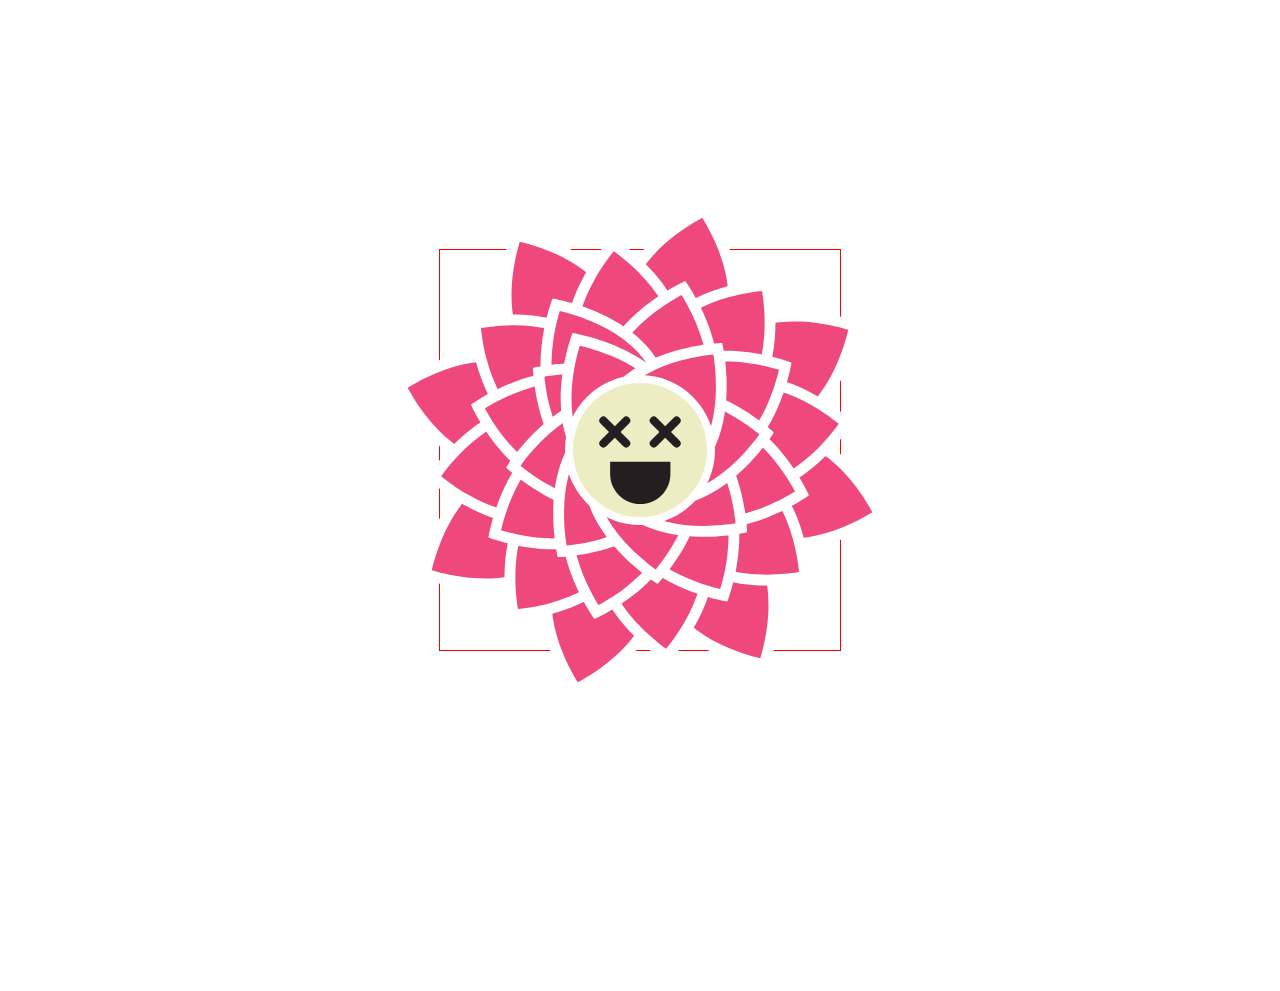
==== commit 84115920: "Co-authored-by: Gabe Klein <gabe@termtm.com>" ====
--- a/index.html
+++ b/index.html
@@ -8,177 +8,18 @@
     <link rel="stylesheet" href="style.css" />
   </head>
   <body>
-    <div class="flower__container">
-      <?xml version="1.0" encoding="UTF-8"?><svg
-        xmlns="http://www.w3.org/2000/svg"
-        viewBox="-110 -100 1200 1200"
-      >
-        <g id="a">
-          <line class="f" x1="578.04" y1="232.24" x2="480.58" y2="482.6" />
-          <line class="f" x1="720.56" y1="364.51" x2="487.58" y2="498.29" />
-          <line class="f" x1="733.89" y1="607.29" x2="518.42" y2="446.83" />
-          <line class="f" x1="580.19" y1="731.41" x2="491.55" y2="477.8" />
-          <line class="f" x1="380.44" y1="729.03" x2="481.69" y2="480.18" />
-          <line class="f" x1="207.27" y1="595.02" x2="454.43" y2="489.73" />
-          <line class="f" x1="218.48" y1="356.51" x2="455.53" y2="482.95" />
-          <line class="f" x1="370.63" y1="238.53" x2="495.66" y2="476.32" />
-          <line class="e" x1="481.09" y1="309.87" x2="481.09" y2="80.97" />
-          <line class="e" x1="598.38" y1="348.66" x2="778.34" y2="207.21" />
-          <line class="e" x1="633.15" y1="480.33" x2="862.01" y2="484.52" />
-          <line class="e" x1="606.22" y1="606.57" x2="767.68" y2="768.82" />
-          <line class="e" x1="482.37" y1="640.36" x2="482.36" y2="869.26" />
-          <line class="e" x1="351.45" y1="608.07" x2="194.82" y2="774.99" />
-          <line class="e" x1="309.26" y1="483.62" x2="80.37" y2="481.23" />
-          <line class="e" x1="360.87" y1="352.21" x2="186.73" y2="203.65" />
-          <g>
-            <path
-              class="d middle eight-middle"
-              d="M362.02,257.99c-3.44,8.6-7.16,19.1-10.47,30.9-.77,2.82-1.54,5.72-2.26,8.68-.51,2.13-1.03,4.31-1.49,6.49-.08,.38-.18,.74-.26,1.1-.51,2.52-1.03,5.06-1.49,7.65-1.77,9.68-3.03,19.87-3.47,30.31-10.47,.44-20.69,1.69-30.44,3.49-2.57,.46-5.13,.98-7.65,1.51-.33,.05-.64,.13-.98,.21-2.23,.49-4.44,1-6.62,1.51-3.11,.77-6.13,1.57-9.09,2.39h-.03c-13.14,3.7-24.64,7.93-33.68,11.68-5.9-6.96-10.91-14.48-15.17-22.33-1.64-3.03-3.18-6.08-4.62-9.19v-.03c-1.41-3.08-2.72-6.16-3.93-9.27v-.03c-4.03-10.27-7.03-20.71-9.27-30.93-.56-2.64-1.1-5.29-1.59-7.88-.46-2.62-.9-5.21-1.28-7.75-3.95-25.74-3.49-48.02-2.93-58.24,10.58-.59,34.09-1.1,60.99,3.31,2.57,.41,5.18,.87,7.83,1.41,2.67,.51,5.36,1.08,8.06,1.72,10.5,2.44,21.23,5.72,31.67,10.11,3.11,1.28,6.19,2.67,9.21,4.18,3.11,1.51,6.16,3.13,9.14,4.9v.03c6.96,4,13.6,8.65,19.79,14.04Z"
-            />
-            <path
-              class="d middle three-middle"
-              d="M850.35,482.5c-6.6,7.34-21.15,22.61-41.04,37.53-2.03,1.54-4.16,3.05-6.31,4.57-2.16,1.54-4.39,3.05-6.67,4.57-8.7,5.7-18.15,11.09-28.16,15.66-3,1.36-6.03,2.67-9.11,3.85-3.13,1.23-6.31,2.34-9.52,3.36-8.47,2.7-17.25,4.67-26.23,5.67-3.9-9.34-9.27-20.84-16.25-33.06-1.39-2.46-2.85-4.95-4.39-7.44-1.08-1.77-2.21-3.54-3.36-5.34-.28-.41-.54-.85-.8-1.26-1.41-2.16-2.87-4.34-4.39-6.49-5.44-7.8-11.58-15.58-18.38-23,7.32-7.96,13.81-16.32,19.56-24.72,1.39-2,2.72-4,4-6.01,.1-.18,.23-.33,.33-.49,1.41-2.23,2.77-4.41,4.11-6.62,1.9-3.16,3.72-6.31,5.42-9.39v-.03c5.36-9.73,9.68-18.87,13.04-26.72,7.29,.77,14.43,2.18,21.41,4.08,3.26,.9,6.49,1.9,9.7,3,3.13,1.08,6.24,2.28,9.29,3.54,10.42,4.34,20.28,9.63,29.39,15.32,2.36,1.49,4.67,3,6.96,4.52,2.26,1.54,4.44,3.08,6.6,4.62,21.79,15.76,37.81,32.47,44.82,40.27Z"
-            />
-            <path
-              class="d middle two-middle"
-              d="M747.58,232.83c0,1.75-.03,3.57-.05,5.49-.1,5.03-.33,10.6-.77,16.58v.05c-.46,6.31-1.18,13.09-2.23,20.15-.36,2.52-.77,5.08-1.23,7.67-.46,2.59-.98,5.18-1.54,7.83v.03c-2.13,10.06-5.01,20.38-8.86,30.52-1.18,3.16-2.46,6.26-3.85,9.37-.03,0-.03,.03-.03,.03-1.39,3.13-2.87,6.24-4.49,9.29-4.57,8.62-9.98,16.92-16.48,24.49-9.65-4.03-22.25-8.7-36.76-12.65h-.03c-2.57-.69-5.21-1.39-7.91-2.03-1.87-.46-3.8-.9-5.72-1.31-.64-.15-1.26-.28-1.9-.41-2.52-.54-5.08-1.03-7.67-1.49-9.45-1.69-19.35-2.87-29.49-3.31-.46-10.75-1.77-21.25-3.62-31.21-.49-2.59-1-5.13-1.54-7.67-.03-.05-.03-.1-.05-.18-.54-2.52-1.13-4.98-1.72-7.39-.82-3.34-1.69-6.6-2.59-9.75-3.03-10.6-6.42-20.1-9.57-28.03,5.65-5.01,11.7-9.42,18.02-13.27,2.98-1.85,6.01-3.54,9.09-5.11,.03,0,.05-.03,.05-.03,3.03-1.62,6.08-3.05,9.19-4.41,10.45-4.59,21.25-8.06,31.85-10.68,2.72-.67,5.42-1.28,8.11-1.82,2.64-.56,5.29-1.05,7.88-1.49,27.98-4.9,52.64-4.39,63.53-3.8,.21,3.52,.38,8.5,.38,14.55Z"
-            />
-            <path
-              class="d middle one-middle"
-              d="M555.32,239.2c-8.93,3.77-19.64,8.86-31.01,15.32-2.34,1.31-4.7,2.7-7.08,4.18-1.69,1-3.41,2.08-5.11,3.18-.51,.31-1,.62-1.49,.95-2.16,1.41-4.34,2.85-6.49,4.36-7.98,5.54-15.97,11.78-23.56,18.76-7.83-7.21-16.09-13.6-24.33-19.3-2.18-1.49-4.34-2.95-6.52-4.34-.23-.15-.46-.31-.69-.44-1.98-1.28-3.95-2.52-5.9-3.7-2.75-1.64-5.44-3.21-8.11-4.7-11.09-6.21-21.48-11.06-30.13-14.71,.92-8.14,2.64-16.07,4.98-23.77,.95-3.21,2.03-6.39,3.18-9.5,1.16-3.11,2.39-6.13,3.72-9.14,4.49-10.19,9.86-19.82,15.58-28.7,1.49-2.31,3-4.57,4.54-6.8,1.54-2.21,3.08-4.36,4.62-6.47,15.25-20.59,31.03-35.7,38.55-42.45,7.52,6.72,23.28,21.79,38.48,42.33,1.57,2.1,3.13,4.26,4.65,6.47,1.57,2.21,3.08,4.49,4.57,6.8,5.75,8.91,11.14,18.56,15.66,28.8,1.31,2.98,2.54,6.03,3.7,9.11,1.16,3.11,2.23,6.29,3.18,9.5,2.39,7.83,4.13,15.94,5.03,24.23Z"
-            />
-            <path
-              class="d middle four-middle"
-              d="M747.19,745.57c-10.68,.56-34.52,1.08-61.76-3.47-2.54-.44-5.13-.92-7.75-1.44-2.64-.54-5.29-1.1-7.96-1.72-10.45-2.46-21.07-5.78-31.44-10.14-3.16-1.31-6.26-2.72-9.34-4.26-3.13-1.54-6.21-3.21-9.24-5.01-7.29-4.29-14.27-9.24-20.71-14.99,3.52-8.78,7.37-19.51,10.7-31.62,.85-2.98,1.62-6.03,2.39-9.16,.54-2.28,1.08-4.59,1.57-6.93,.05-.23,.1-.44,.15-.67,.51-2.54,1.03-5.08,1.49-7.67,1.67-9.42,2.85-19.3,3.29-29.39,10.7-.46,21.18-1.77,31.11-3.59,2.23-.41,4.44-.87,6.62-1.33,.33-.08,.67-.13,1.03-.21,2.57-.56,5.11-1.16,7.6-1.77,3.75-.92,7.37-1.9,10.88-2.93,12.12-3.52,22.74-7.44,31.19-10.96,5.8,6.62,10.78,13.78,15.07,21.25,1.75,3.05,3.36,6.16,4.9,9.32,1.49,3.08,2.87,6.21,4.18,9.37,4.18,10.24,7.32,20.71,9.68,31.01,.62,2.62,1.18,5.26,1.69,7.85,.31,1.59,.59,3.16,.87,4.72,.18,1.03,.33,2.03,.51,3.05,.23,1.39,.44,2.75,.64,4.11,.36,2.44,.67,4.83,.95,7.19,2.62,21.92,2.18,40.35,1.69,49.39Z"
-            />
-            <path
-              class="d middle six-middle"
-              d="M362.51,705.43c-6.29,5.49-13.09,10.27-20.17,14.4-3.03,1.77-6.08,3.44-9.21,4.98-3.05,1.51-6.19,2.87-9.29,4.18-10.34,4.31-20.95,7.57-31.37,10.01-2.67,.64-5.31,1.21-7.96,1.72-2.62,.51-5.21,1-7.75,1.44-27.11,4.47-50.8,3.98-61.42,3.41-.56-10.45-1.05-33.5,3.18-59.96,.41-2.57,.87-5.16,1.36-7.78,.51-2.59,1.05-5.21,1.67-7.85,2.34-10.32,5.44-20.87,9.63-31.19,1.28-3.13,2.67-6.26,4.13-9.34,1.51-3.13,3.11-6.21,4.83-9.24,4.29-7.57,9.24-14.78,15.04-21.46,8.75,3.57,19.69,7.57,32.11,11.09,3.21,.9,6.49,1.77,9.88,2.59,2.49,.62,5.03,1.18,7.6,1.72,.03,.03,.08,.03,.1,.03,2.49,.54,5.01,1.05,7.55,1.51,9.65,1.75,19.82,2.98,30.19,3.41,.44,10.42,1.69,20.61,3.47,30.31,.46,2.52,.95,4.98,1.46,7.42,.03,.08,.03,.15,.05,.23,.56,2.59,1.13,5.11,1.75,7.62,.87,3.49,1.75,6.93,2.7,10.24,3.34,11.7,7.08,22.05,10.5,30.49Z"
-            />
-            <path
-              class="d middle five-middle"
-              d="M557.45,723.94c-1.05,8.16-2.87,16.15-5.29,23.87-1,3.21-2.1,6.37-3.29,9.47-1.18,3.08-2.46,6.11-3.82,9.09-4.54,10.06-9.91,19.56-15.63,28.29-1.49,2.31-3.03,4.54-4.57,6.75-1.51,2.16-3.05,4.29-4.59,6.37-15.02,20.07-30.42,34.81-37.81,41.45-7.62-6.85-23.79-22.31-39.25-43.38-1.57-2.13-3.11-4.29-4.65-6.52-1.54-2.26-3.05-4.57-4.54-6.9-5.75-9.01-11.11-18.76-15.53-29.11-1.31-3.03-2.52-6.11-3.64-9.24-1.13-3.13-2.16-6.31-3.11-9.55-2.05-7.19-3.59-14.55-4.47-22.1,8.24-3.54,17.86-8.11,28.08-13.86,2.87-1.62,5.8-3.34,8.75-5.13,2.18-1.31,4.36-2.7,6.57-4.13h.03c2.16-1.41,4.34-2.87,6.49-4.39,7.93-5.52,15.86-11.73,23.38-18.63,7.78,7.14,15.97,13.53,24.15,19.17,1.93,1.33,3.85,2.62,5.75,3.85,.26,.18,.51,.33,.77,.49,2.23,1.44,4.44,2.82,6.62,4.16,3.29,1.98,6.55,3.88,9.73,5.62,11.04,6.08,21.36,10.86,29.85,14.37Z"
-            />
-            <path
-              class="d middle seven-middle"
-              d="M285.43,481.12c-7.03,7.65-13.32,15.71-18.92,23.77-1.49,2.18-2.93,4.34-4.34,6.52-.1,.15-.21,.31-.31,.46-1.33,2.05-2.59,4.11-3.85,6.13-1.72,2.85-3.39,5.7-4.95,8.5-6.24,11.11-11.11,21.54-14.78,30.21-8.21-.9-16.27-2.62-24.08-4.98-3.21-.95-6.39-2.05-9.52-3.21-3.13-1.16-6.19-2.41-9.21-3.75-10.16-4.47-19.76-9.81-28.59-15.5-2.34-1.49-4.59-3-6.8-4.54-2.21-1.51-4.34-3.05-6.42-4.59-20.69-15.27-35.86-31.14-42.61-38.66,6.8-7.6,22.13-23.61,43.02-38.99,2.1-1.54,4.26-3.08,6.47-4.62,2.23-1.54,4.49-3.05,6.83-4.54,8.96-5.72,18.66-11.09,28.93-15.53,3.03-1.33,6.13-2.54,9.27-3.7,3.13-1.16,6.34-2.23,9.57-3.18,7.6-2.21,15.45-3.85,23.46-4.72,3.59,8.52,8.37,18.66,14.4,29.47,.03,0,.03,.03,.03,.03,1.57,2.77,3.18,5.57,4.9,8.39,1.26,2.1,2.59,4.21,3.95,6.31,.05,.1,.13,.21,.18,.31,1.41,2.16,2.87,4.34,4.36,6.49,5.62,8.14,11.94,16.22,19.02,23.92Z"
-            />
-          </g>
-          <g>
-           
-              <path
-                class="d inner eight-petal"
-                d="M470.29,296.18c-11.37,12.17-21.33,26.21-28.36,42.3-.36,.8-.69,1.59-1.03,2.41-.54,1.33-1.08,2.67-1.57,4-.46,.13-.95,.28-1.41,.44-2.39,.74-4.75,1.57-7.06,2.44-2.26,.85-4.47,1.75-6.65,2.7-.05,0-.1,.03-.13,.05-2.23,.98-4.44,2-6.6,3.08-1.33,.67-2.64,1.33-3.95,2.05-1.05-.49-2.13-.95-3.21-1.39-.26-.13-.54-.26-.82-.36-.8-.33-1.57-.64-2.36-.95-16.4-6.42-33.39-9.32-50.05-9.88,.36-7.37,1.16-14.61,2.26-21.64,.39-2.57,.85-5.11,1.31-7.62,.49-2.54,1-5.03,1.54-7.49,3.13-14.04,7.21-26.77,11.09-37.22,.98-2.64,1.95-5.13,2.9-7.47,1.05-2.62,2.05-5.03,3-7.21,1.51-3.49,2.85-6.39,3.93-8.62,1.85,.64,4.08,1.46,6.67,2.46,2.16,.82,4.54,1.77,7.14,2.87,2.26,.92,4.67,1.95,7.19,3.11,10.52,4.7,23.18,11.09,36.14,19.3,1.08,.67,2.13,1.36,3.21,2.05,1.05,.69,2.13,1.41,3.18,2.13,2.1,1.41,4.21,2.87,6.29,4.41,5.9,4.29,11.76,8.96,17.35,14.04Z"
-              />
-              <path
-                viewbox="0 50 0 0"
-                class="d inner one-petal"
-                d="M604.07,343.08c-16.66,.56-33.65,3.47-50.05,9.88-.56,.21-1.1,.44-1.67,.67-.23,.1-.46,.18-.69,.28-1.36,.56-2.7,1.16-4.03,1.75-.87-.49-1.77-.95-2.67-1.41-2.21-1.13-4.44-2.21-6.72-3.21-.64-.31-1.26-.56-1.9-.85-2.23-.98-4.52-1.87-6.8-2.72-2.34-.85-4.72-1.67-7.11-2.39-.18-.08-.39-.13-.59-.18-2.85-.87-5.72-1.67-8.65-2.34-2.85-.69-5.72-1.28-8.65-1.77-7.78-1.33-15.79-2.03-23.95-2.03s-16.17,.69-23.95,2.03c.98-2.03,2-4.03,3.05-5.98,5.75-10.5,12.91-19.97,20.89-28.52,1.64-1.75,3.34-3.47,5.03-5.16,1.72-1.69,3.49-3.34,5.26-4.95,5.36-4.85,10.93-9.37,16.61-13.5,2.08-1.54,4.21-3.03,6.31-4.47,2.13-1.46,4.24-2.85,6.37-4.21,12.78-8.16,25.33-14.58,35.86-19.33,2.54-1.13,4.95-2.18,7.21-3.13,2.57-1.08,4.95-2.05,7.11-2.87v-.03c3.03-1.16,5.62-2.1,7.7-2.85,1.18,2.46,2.67,5.7,4.36,9.63,.95,2.21,1.95,4.62,3,7.26,.92,2.34,1.9,4.88,2.87,7.52,3.7,10.04,7.49,22.07,10.5,35.27,.54,2.46,1.05,4.95,1.57,7.49,.46,2.49,.92,5.03,1.33,7.6,1.15,7.32,2,14.84,2.39,22.51Z"
-              />
-              <path
-                class="d inner two-petal"
-                d="M715.9,383.66c-.59,1.69-1.36,3.75-2.26,6.08v.03c-.28,.8-.59,1.59-.92,2.44,0,.03-.03,.03-.03,.05-.87,2.16-1.82,4.54-2.9,7.08-.98,2.28-2.03,4.7-3.18,7.24,0,.03-.03,.03-.03,.05-4.57,10.01-10.58,21.79-18.2,33.8-.74,1.18-1.51,2.39-2.28,3.57-.62,.95-1.26,1.9-1.9,2.85-1.41,2.1-2.9,4.21-4.41,6.31-4.36,6.01-9.11,11.96-14.27,17.66-12.24-11.47-26.46-21.43-42.74-28.49-.67-.31-1.31-.62-1.98-.9-1.15-.49-2.31-.92-3.44-1.36-.33-.13-.67-.26-.98-.39-.64-2.1-1.33-4.18-2.08-6.26-.67-1.95-1.41-3.9-2.18-5.8-.13-.36-.28-.72-.44-1.08-.8-1.93-1.64-3.82-2.52-5.7-1.03-2.21-2.1-4.39-3.23-6.52-.05-.08-.08-.15-.13-.23-1.36-2.57-2.82-5.11-4.34-7.57-1.54-2.52-3.16-4.98-4.88-7.37v-.03c-9.27-13.19-20.77-24.74-33.91-34.11,2.1-.74,4.24-1.44,6.39-2.05,11.52-3.41,23.36-5.06,35.09-5.44,2.41-.1,4.83-.13,7.24-.08,2.41,0,4.83,.08,7.21,.18,7.08,.36,14.07,1.1,20.84,2.13,2.57,.38,5.11,.82,7.62,1.28,2.54,.49,5.06,1,7.52,1.54,16.45,3.59,31.16,8.52,42.53,12.96,2.62,1.03,5.08,2.03,7.34,2.98,1.46,.62,2.85,1.23,4.16,1.8,1.03,.46,2,.9,2.93,1.31,1.64,.74,3.08,1.44,4.34,2.03Z"
-              />
-              <path
-                class="d inner three-petal"
-                d="M715.9,578.6c-1.51,.72-3.39,1.59-5.49,2.52-2.13,.98-4.52,2-7.16,3.11-2.28,.95-4.72,1.95-7.37,2.95-10.83,4.18-24.54,8.73-39.81,12.17-2.46,.56-4.98,1.08-7.52,1.57-2.49,.49-5.01,.95-7.57,1.33-7.24,1.16-14.73,1.98-22.33,2.36-.59-16.94-3.62-34.24-10.27-50.87-.21-.51-.39-1.03-.59-1.51-.33-.82-.72-1.57-1.05-2.36-.36-.8-.74-1.62-1.1-2.41,0-.03,.03-.05,.03-.08,.82-1.51,1.59-3,2.34-4.54v-.03c.85-1.72,1.67-3.47,2.44-5.21v-.03c.23-.49,.44-1,.67-1.49v-.03c.74-1.72,1.44-3.49,2.1-5.26,.9-2.31,1.72-4.67,2.46-7.03v-.03c.13-.36,.23-.69,.36-1.05,.87-2.85,1.67-5.75,2.36-8.65,.72-2.85,1.31-5.72,1.85-8.65,1.41-8.06,2.16-16.32,2.16-24.8s-.67-15.91-1.98-23.61c2.03,.95,4.03,1.95,5.98,3,10.68,5.78,20.33,13.06,28.98,21.18,1.77,1.64,3.49,3.31,5.18,5.01,1.69,1.72,3.34,3.49,4.95,5.26,4.7,5.21,9.06,10.6,13.09,16.07,1.54,2.08,3.03,4.18,4.49,6.26,1.46,2.16,2.85,4.29,4.24,6.42,8.83,13.76,15.61,27.23,20.51,38.24,1.13,2.57,2.16,4.98,3.08,7.21,1.08,2.59,2,4.98,2.82,7.11,.85,2.23,1.57,4.24,2.16,5.88Z"
-              />
-              <path
-                class="d inner four-petal"
-                d="M604.27,611.92c0,2.44-.1,4.85-.21,7.26-.36,7.01-1.08,13.94-2.1,20.66-.39,2.57-.82,5.11-1.28,7.62-.46,2.54-.98,5.03-1.51,7.52-3.16,14.4-7.32,27.46-11.29,38.14-.98,2.64-1.95,5.16-2.9,7.52-1.05,2.62-2.08,5.03-3.03,7.24-1.49,3.41-2.82,6.31-3.9,8.55-1.51-.54-3.36-1.21-5.42-2-2.13-.8-4.49-1.72-7.08-2.8-2.23-.9-4.59-1.9-7.08-3-10.86-4.8-24.13-11.42-37.76-20.07-2.13-1.36-4.26-2.75-6.39-4.21-2.13-1.44-4.24-2.9-6.31-4.44-5.83-4.24-11.58-8.86-17.09-13.86,11.63-12.47,21.77-26.93,28.82-43.53,.18-.39,.39-.77,.54-1.18,.72-1.75,1.39-3.47,2.03-5.21,.69-.21,1.39-.44,2.05-.67h.03c2.39-.74,4.72-1.59,7.01-2.49h.03c2.16-.82,4.31-1.69,6.42-2.64,.1-.05,.23-.1,.33-.15,2.18-.95,4.31-1.98,6.42-3.05,.67-.33,1.31-.69,1.98-1.05h.03s.03-.03,.05-.03c1.57-.82,3.13-1.64,4.65-2.54,1.03-.59,2.05-1.21,3.05-1.82,2.52-1.54,4.98-3.16,7.39-4.85,13.42-9.39,25.15-21.05,34.65-34.42,.74,2.1,1.46,4.21,2.1,6.34,3.57,11.81,5.31,23.95,5.7,35.96,.1,2.41,.13,4.83,.1,7.21Z"
-              />
-              <path
-                class="d inner five-petal"
-                d="M505.04,620.29c-.95,2.03-1.93,4.03-2.98,5.98-5.83,10.93-13.22,20.82-21.48,29.65-1.64,1.77-3.31,3.49-5.03,5.18-1.75,1.69-3.49,3.34-5.29,4.95-5.29,4.8-10.78,9.24-16.35,13.35-2.1,1.54-4.21,3.03-6.31,4.47-2.13,1.46-4.26,2.87-6.39,4.24-12.32,7.88-24.38,14.09-34.68,18.81-2.49,1.13-4.9,2.21-7.19,3.18-2.54,1.08-4.9,2.05-7.08,2.9-3.62,1.44-6.75,2.59-9.14,3.44-.98-2-2.16-4.54-3.47-7.55-.95-2.16-1.98-4.59-3.05-7.21-.92-2.31-1.9-4.77-2.9-7.42-4-10.68-8.27-23.85-11.5-38.42-.56-2.46-1.08-4.95-1.57-7.49-.46-2.52-.9-5.03-1.31-7.6-1.08-7.01-1.87-14.25-2.23-21.56,17.04-.59,34.42-3.64,51.16-10.37,.41-.18,.85-.31,1.26-.49,.36-.15,.72-.33,1.08-.49,1.33-.56,2.64-1.21,3.95-1.8,.03,0,.05,.03,.08,.03,1.08,.59,2.16,1.16,3.23,1.69h.03c2.21,1.1,4.47,2.13,6.75,3.11,.44,.21,.87,.39,1.31,.56,2.23,.95,4.52,1.85,6.83,2.64,2.03,.74,4.06,1.44,6.11,2.05h.03c.33,.13,.64,.21,.98,.31,2.52,.74,5.03,1.44,7.6,2.03,2.85,.72,5.72,1.31,8.62,1.82h.03c7.96,1.39,16.12,2.1,24.46,2.1s16.5-.72,24.46-2.1Z"
-              />
-              <path
-                class="d inner six-petal"
-                d="M399.44,596.83c-2.1,.77-4.21,1.49-6.34,2.13-11.86,3.62-24.03,5.36-36.11,5.75-2.41,.1-4.83,.13-7.21,.13-2.44-.03-4.85-.13-7.26-.23-7.29-.36-14.48-1.13-21.46-2.21-2.57-.41-5.08-.85-7.6-1.31-2.54-.49-5.03-1-7.49-1.57-15.17-3.34-28.82-7.8-39.73-11.96-2.62-1-5.08-2-7.37-2.93-2.64-1.1-5.03-2.13-7.19-3.08-2.49-1.13-4.67-2.13-6.42-2.95,.67-1.9,1.51-4.24,2.57-6.9,.82-2.16,1.77-4.52,2.82-7.08,.95-2.26,2-4.7,3.13-7.24,4.77-10.63,11.24-23.41,19.58-36.47,1.36-2.13,2.75-4.29,4.21-6.42,1.44-2.1,2.93-4.21,4.47-6.31,4.16-5.7,8.7-11.32,13.6-16.76,12.35,11.55,26.64,21.64,43.07,28.67v.03c.54,.23,1.08,.46,1.64,.69,1.59,.67,3.16,1.28,4.77,1.87,.05,.1,.08,.23,.13,.36,.74,2.39,1.57,4.75,2.44,7.08,.77,2.08,1.59,4.11,2.46,6.13,.08,.23,.18,.46,.28,.67,.9,2.05,1.82,4.08,2.82,6.08v.03c.72,1.44,1.46,2.9,2.23,4.34,0,.03,.03,.05,.05,.08,.38,.77,.82,1.51,1.23,2.26,0,0,0,.03,.03,.03,1,1.82,2.05,3.59,3.13,5.34,1.54,2.49,3.18,4.95,4.85,7.34v.03c9.5,13.35,21.23,25,34.65,34.39Z"
-              />
-              <path
-                class="d inner seven-petal"
-                d="M398.47,365.02c-13.14,9.37-24.62,20.92-33.91,34.11v.03c-1.72,2.39-3.34,4.85-4.88,7.37-1.49,2.41-2.9,4.88-4.24,7.39-.08,.13-.15,.26-.23,.41-1.1,2.08-2.16,4.18-3.13,6.31-.8,1.64-1.54,3.31-2.23,5.01-.26,.59-.51,1.18-.74,1.77-.69,1.67-1.33,3.36-1.93,5.08-.87,2.34-1.67,4.7-2.36,7.11-.03,.03-.03,.05-.05,.08v.03c-.85,2.85-1.62,5.72-2.31,8.62-.67,2.82-1.23,5.7-1.72,8.6v.03c-1.31,7.7-1.98,15.55-1.98,23.61,0,8.47,.74,16.74,2.16,24.8-2.03-.95-4.03-1.95-5.98-3-10.75-5.8-20.46-13.12-29.16-21.23l-.03-.03c-1.75-1.64-3.47-3.34-5.16-5.03-1.69-1.72-3.34-3.49-4.95-5.26-4.95-5.47-9.55-11.17-13.73-16.94-1.54-2.08-3.03-4.18-4.47-6.29-1.44-2.13-2.85-4.29-4.21-6.42-8.09-12.73-14.43-25.15-19.12-35.6-.03,0-.03-.03-.03-.03-1.15-2.54-2.21-4.93-3.13-7.21v-.03c-1.1-2.54-2.03-4.93-2.87-7.06,0-.03-.03-.03-.03-.05-1.16-2.95-2.08-5.49-2.8-7.55,1.49-.72,3.23-1.54,5.26-2.44,2.1-.95,4.49-2,7.14-3.08,2.26-.95,4.7-1.95,7.32-2.95,11.04-4.26,25.08-8.93,40.71-12.42,2.46-.54,4.95-1.05,7.49-1.57,2.52-.46,5.06-.9,7.62-1.31,7.06-1.1,14.35-1.87,21.74-2.26,2.39-.1,4.8-.18,7.21-.18,2.41-.05,4.83-.03,7.24,.08,11.73,.39,23.56,2.03,35.09,5.44,2.16,.62,4.29,1.31,6.39,2.05Z"
-              />
-          </g>
-          <path
-            class="d face"
-            d="M608.02,479.22v-.08c-.05-5.9-.51-11.68-1.36-17.35-.54-3.7-1.26-7.34-2.13-10.91v-.05c-.08-.33-.15-.67-.23-.98-.33-1.36-.69-2.67-1.08-4-.28-1.05-.59-2.08-.92-3.13-.03-.13-.08-.23-.1-.36-.77-2.41-1.59-4.8-2.49-7.14-.08-.21-.15-.41-.23-.59-.62-1.59-1.26-3.16-1.93-4.7v-.03c-.05-.08-.08-.18-.13-.26-1-2.31-2.08-4.59-3.23-6.85-.1-.21-.23-.41-.33-.64-1.28-2.49-2.67-4.95-4.13-7.37-2.67-4.39-5.57-8.62-8.73-12.65-1.69-2.16-3.47-4.29-5.29-6.31-1.87-2.1-3.82-4.16-5.85-6.13-3.44-3.39-7.06-6.57-10.86-9.55-.9-.69-1.8-1.39-2.72-2.05-.39-.28-.74-.56-1.13-.82-.36-.28-.74-.54-1.1-.8-1.51-1.08-3.03-2.1-4.59-3.11-.46-.31-.92-.59-1.39-.87-.31-.21-.62-.41-.95-.62h-.03c-1.39-.85-2.77-1.67-4.21-2.46-.13-.1-.28-.18-.44-.26-.87-.49-1.77-.98-2.67-1.44-1.21-.64-2.44-1.28-3.7-1.9-1.31-.62-2.64-1.23-4-1.85-1.44-.64-2.9-1.23-4.36-1.82-.23-.1-.46-.21-.72-.28-2.08-.82-4.18-1.59-6.34-2.28-.59-.21-1.18-.41-1.77-.59-1.85-.59-3.72-1.13-5.62-1.62-.85-.23-1.67-.46-2.52-.64-7.6-1.87-15.48-3.03-23.56-3.47-2.18-.1-4.39-.15-6.6-.15-.38,0-.8,0-1.18,.03h-.03c-6.16,.03-12.19,.54-18.12,1.44-3.67,.56-7.29,1.28-10.83,2.16-1.13,.26-2.23,.54-3.34,.87-.64,.15-1.31,.33-1.95,.54-.95,.26-1.9,.54-2.85,.85-.87,.28-1.72,.54-2.57,.82-1.87,.64-3.72,1.33-5.54,2.05-.51,.18-1,.39-1.49,.59-1.21,.49-2.41,1-3.59,1.51-.9,.41-1.8,.82-2.7,1.23-1.69,.8-3.36,1.64-5.01,2.52-.62,.31-1.21,.64-1.8,.95-1.87,1.03-3.72,2.1-5.54,3.21-2.23,1.39-4.41,2.82-6.55,4.31-4.31,3.03-8.42,6.29-12.29,9.81-2.08,1.9-4.11,3.85-6.06,5.85-4.16,4.29-8.01,8.86-11.52,13.68-.46,.62-.92,1.23-1.36,1.87,0,0,0,.03-.03,.03-1.67,2.39-3.29,4.85-4.8,7.37-.9,1.49-1.77,3-2.62,4.54v.03c-.51,.95-1.03,1.85-1.51,2.8-.08,.18-.18,.33-.26,.49-1.16,2.26-2.23,4.54-3.26,6.85-.05,.13-.1,.28-.18,.41v.03c-.64,1.46-1.23,2.9-1.8,4.39-.05,.1-.1,.21-.13,.31-.87,2.23-1.67,4.49-2.41,6.78v.03c-.15,.44-.28,.85-.41,1.28-.64,2.03-1.21,4.06-1.75,6.13-.18,.64-.33,1.31-.49,1.98v.05c-1.8,7.39-2.93,15.04-3.34,22.9v.05c-.13,2.21-.18,4.47-.18,6.75,0,.85,0,1.67,.05,2.52v.03c.08,5.88,.62,11.68,1.49,17.35,.59,3.72,1.33,7.39,2.26,11.01,.18,.77,.39,1.54,.62,2.28v.03c.21,.85,.44,1.64,.69,2.46v.03c.31,1.13,.64,2.23,1,3.34,.18,.51,.33,1.03,.51,1.57,.74,2.18,1.54,4.36,2.41,6.52,.05,.18,.13,.36,.21,.54,.49,1.23,1,2.44,1.54,3.64,0,.03,.03,.05,.03,.08,.33,.74,.67,1.49,1.03,2.23,.85,1.82,1.72,3.59,2.64,5.36v.03s0,.03,.03,.03c.23,.49,.49,.92,.74,1.41,0,0,0,.03,.03,.03,1.08,1.98,2.18,3.9,3.36,5.83,.03,.03,.03,.05,.05,.05,4.67,7.73,10.22,14.89,16.4,21.41,.03,.05,.08,.1,.13,.15l.03,.03c1.41,1.46,2.85,2.9,4.31,4.31,.08,.08,.15,.13,.21,.21,0,0,.03,0,.03,.03,.05,.03,.1,.08,.15,.13,3.93,3.72,8.11,7.19,12.47,10.4,3.03,2.21,6.16,4.31,9.39,6.24,.03,.03,.05,.03,.08,.05,1.28,.8,2.64,1.54,3.98,2.31,.03,0,.03,.03,.05,.03,.26,.15,.51,.28,.8,.44,0,.03,.03,.03,.03,.03,.82,.44,1.62,.87,2.46,1.28,0,.03,.03,.03,.03,.03,1.44,.74,2.87,1.44,4.34,2.1,0,.03,.03,.03,.03,.03,1.08,.54,2.18,1,3.31,1.49,.03,0,.05,.03,.08,.03,1.26,.56,2.54,1.1,3.82,1.59,.18,.08,.39,.15,.59,.23h.03c2.31,.92,4.67,1.77,7.08,2.52,.1,.05,.23,.1,.36,.13,2.31,.74,4.67,1.41,7.06,2.03h.03c.33,.1,.67,.18,1.03,.26h.05c7.26,1.8,14.81,2.98,22.51,3.44,2.62,.18,5.26,.26,7.93,.26,.85,0,1.67,0,2.52-.05h.03c5.72-.08,11.32-.56,16.84-1.41,3.77-.59,7.44-1.33,11.06-2.23h.05c1.39-.33,2.77-.69,4.13-1.1,.1-.03,.23-.05,.33-.1h.05c1.21-.33,2.41-.69,3.59-1.08,1.13-.36,2.23-.72,3.34-1.1h.03c1.59-.56,3.13-1.16,4.7-1.77,.77-.28,1.54-.59,2.28-.92,.51-.21,1.03-.44,1.54-.67,.03,0,.05-.03,.08-.03,1.57-.67,3.13-1.36,4.65-2.1,1.03-.51,2.03-1,3.03-1.51,0,0,.03,0,.03-.03,1.28-.64,2.52-1.33,3.77-2.03,1.21-.67,2.39-1.36,3.54-2.05,.03-.03,.05-.03,.08-.05,6.57-3.93,12.73-8.47,18.43-13.48l.03-.03c2.57-2.28,5.03-4.62,7.42-7.08,3.93-4.08,7.6-8.39,10.99-12.96,0,0,0-.03,.03-.03,2.21-3,4.31-6.11,6.24-9.32,.03,0,.05-.03,.05-.05,.85-1.36,1.64-2.72,2.41-4.11,.03,0,.03-.03,.03-.03,.33-.62,.67-1.21,1-1.82v-.03c.26-.44,.49-.85,.72-1.28v-.05c.95-1.82,1.85-3.62,2.7-5.49,.03,0,.03-.03,.03-.03,.33-.69,.62-1.39,.95-2.08,0-.03,.03-.05,.03-.08,.44-1,.87-2,1.28-3v-.03c.15-.38,.33-.77,.46-1.15,.8-1.95,1.51-3.88,2.18-5.85v-.03c.26-.74,.51-1.46,.74-2.21,.54-1.69,1.05-3.41,1.51-5.13,.28-.98,.56-2,.8-3,1.87-7.42,3.05-15.09,3.54-22.95v-.03c.18-2.59,.26-5.26,.26-7.93,0-.46,0-.92-.03-1.36Zm-190.46-5.11c-.28,.28-.59,.49-.87,.72-1.44,1.08-3.16,1.72-4.98,1.72-2.21,0-4.29-.87-5.85-2.44s-2.44-3.64-2.44-5.85c0-.18,.05-.36,.05-.54,.08-.95,.26-1.85,.62-2.7,.41-.98,1-1.85,1.77-2.62l2.87-2.87,2.95-2.98,8.24-8.24,1.51-1.49-.59-.59-7.98-7.98-7.01-7.01c-.18-.18-.31-.36-.44-.54-2.75-3.26-2.64-8.11,.44-11.17,1.57-1.57,3.64-2.44,5.85-2.44s4.29,.87,5.85,2.44l15.58,15.58,.05-.05,1.33-1.36,4.9-4.88,6.39-6.39,.74-.74,2.16-2.16c3.23-3.23,8.47-3.23,11.7,0,.1,.08,.15,.18,.23,.26,2.98,3.26,2.93,8.29-.23,11.45l-15.58,15.58,4.62,4.59,2.39,2.39,8.57,8.6c.98,.98,1.64,2.16,2.03,3.44v.03c.26,.77,.41,1.57,.41,2.39,0,1.77-.59,3.44-1.62,4.85-.26,.36-.51,.69-.82,1-1.57,1.57-3.64,2.44-5.85,2.44s-4.29-.87-5.85-2.44l-15.58-15.58-15.58,15.58Zm120.23,51.41c0,.39-.03,.74-.03,1.13s-.03,.8-.03,1.18c0,.28-.03,.54-.05,.82,0,.21-.03,.41-.05,.62,0,.28-.03,.56-.05,.85-.51,6.39-2.08,12.47-4.52,18.07-.69,1.54-1.41,3.05-2.21,4.52-.36,.64-.72,1.26-1.08,1.9-1.28,2.1-2.67,4.11-4.18,6.03-.54,.67-1.08,1.31-1.62,1.95-2,2.31-4.18,4.47-6.55,6.44-.26,.21-.51,.41-.77,.64-1.64,1.31-3.34,2.52-5.11,3.67-2.1,1.33-4.29,2.52-6.55,3.59-.46,.21-.92,.41-1.39,.62-4,1.75-8.24,3-12.65,3.8-3.21,.56-6.52,.87-9.88,.87-1.36,0-2.7-.08-4.03-.15-2.82-.21-5.57-.62-8.26-1.21-3.05-.67-6.03-1.59-8.91-2.75-1.15-.46-2.31-.98-3.41-1.51-2.23-1.08-4.39-2.31-6.47-3.67-1.93-1.26-3.77-2.64-5.52-4.13-.1-.08-.21-.15-.31-.26-2.54-2.16-4.88-4.57-7.01-7.16-2.62-3.18-4.88-6.7-6.75-10.42-3.23-6.39-5.26-13.48-5.85-20.97-.1-1.49-.18-2.98-.18-4.47v-23h113.4v23Zm17.51-51.41c-1.57,1.57-3.64,2.44-5.85,2.44-1.82,0-3.54-.64-4.98-1.72-.28-.23-.59-.44-.87-.72l-15.58-15.58-15.58,15.58c-1.57,1.57-3.64,2.44-5.85,2.44s-4.29-.87-5.85-2.44c-.31-.31-.56-.64-.82-1-1.03-1.41-1.62-3.08-1.62-4.85,0-.82,.18-1.62,.41-2.39v-.03c.38-1.28,1.05-2.46,2.03-3.44l8.57-8.57,2.39-2.41,4.62-4.59-3.11-3.13-1.21-1.18-11.27-11.27c-3.16-3.16-3.21-8.19-.23-11.45,.08-.08,.15-.18,.23-.26,3.23-3.23,8.47-3.23,11.7,0l.95,.95,1.95,1.93,6.39,6.39,4.9,4.9,1.33,1.33,.05,.08,15.58-15.58c1.57-1.57,3.64-2.44,5.85-2.44,.98,0,1.9,.18,2.77,.51,1.13,.39,2.21,1.03,3.08,1.93,1.16,1.13,1.87,2.57,2.21,4.03,.56,2.46-.05,5.11-1.77,7.14-.13,.18-.26,.36-.44,.54l-1.64,1.64-5.36,5.36-7.88,7.88-.69,.69,15.58,15.58c.77,.77,1.36,1.64,1.77,2.62,.44,1,.67,2.1,.67,3.23,0,2.21-.87,4.29-2.44,5.85Z"
-          />
-          <g>
-            <path
-              class="d outer three-outer"
-              d="M886.95,648.37c-12.94,6.19-47.79,21.33-87.37,25.26-2.8,.28-5.65,.51-8.5,.67-2.98,.15-5.98,.28-8.98,.31-8.5,.05-17.09-.54-25.62-1.9-1.67-8.19-3.8-16.61-6.49-25.03-1.1-3.41-2.28-6.8-3.59-10.22-1.28-3.34-2.64-6.67-4.13-9.98-5.54-12.35-12.63-24.33-21.59-35.24,4.24-2,6.83-3.39,7.42-3.72l5.08-2.77-1.64-5.54c-.21-.69-1.16-3.82-2.9-8.7,14.01-1.95,27.41-5.88,39.96-11.09,3.21-1.33,6.37-2.77,9.47-4.26,3.18-1.51,6.26-3.11,9.32-4.75,7.98-4.34,15.53-9.06,22.54-13.91,7.73,5.39,14.84,11.5,21.33,18.1,2.1,2.13,4.16,4.31,6.13,6.55,1.9,2.1,3.75,4.26,5.54,6.44,25.26,30.8,39.27,66.25,44.02,79.8Z"
-            />
-            <g>
-              <path
-                class="d outer one-outest"
-                d="M552.83,112.58c-9.42,8.44-18.3,17.97-25.92,28.65-20.41-26.39-40.63-42.94-42.33-44.3l-4.52-3.64-4.49,3.64c-1.69,1.36-22,17.99-42.43,44.46-7.65-10.65-16.5-20.12-25.9-28.49C419.69,57.73,465.49,13.09,480.07,0c14.58,13.06,60.24,57.5,72.77,112.58Z"
-              />
-              <path
-                class="d outer eight-outest"
-                d="M273.13,206.4c-34.96-4.98-62.99-2.18-65.25-1.95l-5.78,.62-.59,5.75c-.23,2.21-2.93,29.03,1.62,62.86-11.58-1.59-23.15-1.87-34.39-1.23-30.21-47.79-29.42-111.73-28.34-131.32,19.56-1.08,83.27-1.93,131.06,28.16-.69,12.14-.28,24.64,1.67,37.12Z"
-              />
-              <path
-                class="d outer seven-outest"
-                d="M140.69,528.58c-10.34,7.5-19.58,16.15-27.77,25.33-55.16-12.45-99.82-58.21-112.91-72.82,13.04-14.58,57.52-60.22,112.6-72.74,8.37,9.37,17.81,18.17,28.41,25.77-13.4,10.29-24.31,20.59-32.06,28.52-7.73,7.93-12.29,13.48-12.99,14.35l-3.62,4.49,3.62,4.49c1.39,1.72,18.1,22.13,44.71,42.61Z"
-              />
-              <path
-                class="d outer six-outest"
-                d="M272.44,792.42c-47.79,30.21-111.73,29.44-131.32,28.36-1.1-19.56-1.9-83.27,28.18-131.09,3.59,.21,7.21,.31,10.83,.31,7.67,0,15.45-.49,23.23-1.54-4.88,34.65-2.1,62.32-1.85,64.55l.59,5.75,5.78,.62c1.21,.13,9.86,1,23.05,1,11.5,0,26.44-.67,42.87-3.05-1.67,11.81-2,23.61-1.36,35.09Z"
-              />
-              <path
-                class="d outer five-outest"
-                d="M553.89,848.27c-12.45,55.16-58.19,99.82-72.79,112.91-14.58-13.09-60.22-57.62-72.74-112.66,9.68-8.65,18.79-18.46,26.59-29.52,20.61,26.93,41.3,43.87,43.02,45.25l4.49,3.64,4.52-3.64c1.67-1.36,21.54-17.63,41.71-43.58,7.49,10.27,16.09,19.43,25.21,27.59Z"
-              />
-              <path
-                class="d outer four-outest"
-                d="M820.75,820.06c-19.53,1.08-83.27,1.9-131.09-28.21,.64-11.32,.31-22.95-1.31-34.57,16.58,2.44,31.65,3.11,43.25,3.11,13.17,0,21.84-.87,23.05-1l5.75-.62,.62-5.75c.23-2.21,2.93-29.11-1.64-63.04,.03-.31,.08-.64,.08-.98,0-.44-.05-.87-.13-1.31,7.39,.95,14.78,1.39,22.07,1.39,3.7,0,7.37-.13,11.01-.33,30.19,47.82,29.42,111.73,28.34,131.32Z"
-              />
-              <path
-                class="d outer three-outest"
-                d="M961.16,480.09c-13.04,14.58-57.52,60.22-112.63,72.74-7.85-8.75-16.63-17.04-26.44-24.31,25.8-20.12,41.97-39.84,43.3-41.53l3.64-4.49-3.64-4.49c-1.41-1.77-18.89-23.13-46.64-44.1,11.06-7.83,20.87-16.94,29.54-26.64,27.57,6.24,52.52,20.79,72.2,35.6,19.69,14.84,34.14,29.9,40.66,37.22Z"
-              />
-              <path
-                class="d outer two-outest"
-                d="M791.85,271.49c-10.58-.59-21.43-.36-32.29,1,4.31-33.27,1.69-59.5,1.46-61.68l-.62-5.75-5.75-.62c-2.31-.26-31.6-3.18-67.71,2.31,2.08-12.78,2.49-25.59,1.77-38.01,47.79-30.21,111.76-29.39,131.34-28.34,1.08,19.56,1.93,83.27-28.21,131.09Z"
-              />
-              <path
-                class="d outer eight-outer"
-                d="M424.19,153.67c-5.06,7.39-9.96,15.35-14.4,23.82-1.59,3-3.11,6.08-4.57,9.24-1.44,3.11-2.8,6.26-4.08,9.5-4.67,11.73-8.24,24.15-10.04,37.14-5.42-1.95-8.88-3-9.6-3.21l-5.54-1.62-2.77,5.08c-.41,.72-2.41,4.47-5.24,10.58-10.29-8.34-21.54-15.02-33.11-20.33v-.03c-3.23-1.49-6.44-2.85-9.7-4.11h-.03c-3.31-1.31-6.62-2.52-9.93-3.59-9.06-3.03-18.15-5.36-26.98-7.16-1.87-9.78-2.64-19.66-2.57-29.42,.03-3,.13-6.01,.28-8.98,.15-2.85,.39-5.65,.67-8.44,3.9-39.66,19.07-74.59,25.28-87.53,10.73,3.77,35.27,13.35,60.35,29.77,6.47,4.24,12.99,8.96,19.33,14.12,2.16,1.77,4.31,3.62,6.42,5.49,2.23,2,4.44,4.06,6.6,6.19,7.21,7.11,13.89,14.91,19.64,23.49Z"
-              />
-              <path
-                class="d outer seven-outer"
-                d="M229.62,382.04c.23,.77,1.36,4.52,3.49,10.37v.03c-12.86,1.75-25.21,5.18-36.86,9.75-3.26,1.28-6.44,2.62-9.57,4.06-3.16,1.46-6.29,2.95-9.34,4.54-8.52,4.44-16.53,9.32-23.97,14.4-8.57-5.72-16.38-12.4-23.49-19.58-2.1-2.13-4.16-4.31-6.13-6.55-1.93-2.13-3.75-4.26-5.52-6.44l-.03-.03c-25.26-30.83-39.25-66.25-43.99-79.78,12.91-6.21,47.77-21.36,87.37-25.28,2.8-.31,5.6-.51,8.44-.67,2.98-.18,5.98-.28,8.98-.28,.41-.03,.8-.03,1.21-.03,8.39,0,16.89,.62,25.33,2.03,1.59,8.27,3.62,16.76,6.26,25.28,1.05,3.36,2.18,6.72,3.41,10.09,1.21,3.31,2.52,6.62,3.93,9.88,5.44,12.63,12.42,24.92,21.36,36.14-4.26,2.03-6.85,3.41-7.44,3.75l-5.06,2.77,1.62,5.54Z"
-              />
-              <path
-                class="d outer six-outer"
-                d="M241.46,592.72c-8.88,10.93-15.91,22.92-21.41,35.29-1.46,3.29-2.85,6.6-4.11,9.93-1.28,3.39-2.46,6.78-3.54,10.16-2.72,8.55-4.85,17.09-6.49,25.39-8.75,1.46-17.58,2.08-26.31,2.03-3,0-6.01-.13-8.98-.28-2.85-.15-5.67-.39-8.47-.64-39.66-3.93-74.62-19.1-87.55-25.28,4.75-13.53,18.74-48.9,43.94-79.7,1.77-2.18,3.62-4.31,5.52-6.44,2-2.23,4.03-4.41,6.13-6.57,6.9-6.98,14.48-13.48,22.77-19.12,7.29,5.01,15.14,9.81,23.46,14.19,3.05,1.59,6.16,3.13,9.34,4.62,3.11,1.44,6.29,2.8,9.52,4.08,11.88,4.72,24.46,8.32,37.6,10.11-1.98,5.44-3.03,8.98-3.26,9.7l-1.62,5.54,5.06,2.77c.64,.36,3.59,1.93,8.39,4.21Z"
-              />
-              <path
-                class="d outer five-outer"
-                d="M425.96,806.59c-5.9,9.04-12.83,17.25-20.35,24.67-2.13,2.13-4.34,4.16-6.55,6.13-2.13,1.9-4.29,3.75-6.44,5.54-30.83,25.28-66.27,39.27-79.8,44.05-6.21-12.94-21.33-47.82-25.28-87.4-.28-2.8-.49-5.62-.64-8.47-.18-2.98-.28-5.98-.31-9.01-.08-9.09,.62-18.28,2.18-27.39,8.5-1.75,17.22-3.98,25.92-6.85,3.36-1.1,6.72-2.31,10.09-3.62,3.31-1.31,6.62-2.7,9.88-4.21,11.86-5.42,23.33-12.27,33.83-20.87,2.54,5.42,4.34,8.78,4.7,9.47l2.77,5.08,5.54-1.64c.82-.26,5.24-1.57,12.04-4.11,1.75,12.29,5.01,24.1,9.34,35.29,1.23,3.21,2.57,6.37,3.98,9.47,1.41,3.16,2.87,6.26,4.44,9.29,4.49,8.73,9.47,16.94,14.66,24.56Z"
-              />
-              <path
-                class="d outer four-outer"
-                d="M675.53,781.56c-.03,3.03-.13,6.01-.31,9.01-.15,2.82-.36,5.65-.64,8.47-3.93,39.63-19.07,74.59-25.28,87.53-13.53-4.75-48.9-18.71-79.67-43.92-2.18-1.8-4.34-3.64-6.44-5.54-2.23-1.98-4.44-4.03-6.57-6.13-6.93-6.83-13.35-14.32-18.94-22.49,4.95-7.19,9.78-14.91,14.17-23.13,1.62-3.03,3.18-6.08,4.67-9.24,1.46-3.08,2.85-6.24,4.16-9.45,4.85-11.78,8.55-24.31,10.52-37.4,4.77,1.69,7.8,2.59,8.47,2.8l5.54,1.64,2.77-5.08c.39-.72,2.34-4.36,5.08-10.27,10.63,8.86,22.31,15.89,34.39,21.48,3.29,1.51,6.6,2.93,9.93,4.24,3.39,1.31,6.75,2.54,10.16,3.67,8.68,2.87,17.38,5.13,25.85,6.88,1.51,8.96,2.18,17.99,2.13,26.93Z"
-              />
-              <path
-                class="d outer two-outer"
-                d="M886.57,311.86c-3.8,10.75-13.37,35.29-29.8,60.37-4.24,6.47-8.93,12.99-14.12,19.3l-.03,.03c-1.75,2.16-3.57,4.29-5.47,6.42l-.03,.03c-1.98,2.23-4,4.39-6.11,6.55l-.03,.03c-7.44,7.55-15.66,14.5-24.74,20.43-7.73-5.16-16.02-10.09-24.82-14.53-3.08-1.51-6.21-3-9.39-4.39-3.13-1.39-6.31-2.7-9.55-3.9-11.04-4.16-22.72-7.24-34.81-8.8v-.03c2.36-6.39,3.62-10.52,3.85-11.32l1.64-5.54-5.08-2.77c-.18-.1-.51-.28-1-.54l17.17-41.5h.03c.08-.21,.15-.41,.26-.64l.08-.21c.08-.18,.18-.39,.26-.59,0-.03,.03-.08,.03-.1l1-2.41c.08-.18,.1-.36,.15-.51,.05-.1,.1-.21,.13-.31v-.03s.03-.03,.03-.05c.67-1.69,1.31-3.44,1.9-5.13v-.05c1.21-3.39,2.31-6.75,3.31-10.16,2.44-8.14,4.31-16.25,5.8-24.13,8.11-1.23,16.27-1.75,24.33-1.69,3,.03,6.01,.13,8.98,.28,2.85,.15,5.67,.38,8.47,.67,39.66,3.9,74.62,19.07,87.55,25.26Z"
-              />
-              <path
-                class="d outer one-outer"
-                d="M674.58,180.27c0,9.7-.82,19.53-2.72,29.24-9.04,1.93-18.3,4.44-27.54,7.65-3.31,1.18-6.6,2.41-9.88,3.8h-.05c-3.26,1.33-6.49,2.77-9.7,4.34-10.91,5.26-21.43,11.76-31.11,19.74-3-6.6-5.18-10.65-5.6-11.4l-2.77-5.08-5.54,1.62c-.77,.23-4.59,1.39-10.58,3.57-1.77-13.12-5.36-25.67-10.09-37.5-1.28-3.23-2.64-6.39-4.08-9.5-1.44-3.13-2.98-6.21-4.54-9.21-4.47-8.52-9.42-16.56-14.5-23.97,5.75-8.65,12.47-16.5,19.71-23.67,2.13-2.1,4.31-4.16,6.55-6.13,2.1-1.9,4.26-3.75,6.44-5.52,30.8-25.26,66.25-39.25,79.78-44.02,6.21,12.94,21.33,47.82,25.28,87.4,.28,2.8,.49,5.6,.64,8.44v.03c.18,2.98,.28,5.98,.28,9.01,.03,.38,.03,.8,.03,1.18Z"
-              />
-            </g>
-          </g>
-        </g>
-        <g id="b" />
-        <g id="c" />
-      </svg>
-      <script src="main.js"></script>
-
+    <div class="app">
+      <div class="flower__container">
+        <div class="face">
+          <img src="Asset/SingleFace-15.svg" />
+        </div>
+        <div class="petals">
+          <div class="offset">
+            <img class="petal" src="Asset/pinkleaf-14.svg" />
+          </div>
+        </div>
+      </div>
     </div>
+    <script src="main.js"></script>
   </body>
-
 </html>
--- a/style.css
+++ b/style.css
@@ -1,346 +1,85 @@
 body {
   margin: 0px;
   padding: 0px;
+}
+
+.app {
+  height: 100vh;
   display: flex;
   justify-content: center;
+  align-items: center;
 }
 
-div {
-  width: 50%;
-}
-
-svg {
-  display: flex;
-  width: 100%;
-  display: flex;
-  justify-content: center;
-}
-
-:root {
-  --one-inner-coord: M470.29,296.18c-11.37,12.17-21.33,26.21-28.36,42.3-.36,.8-.69,1.59-1.03,2.41-.54,1.33-1.08,2.67-1.57,4-.46,.13-.95,.28-1.41,.44-2.39,.74-4.75,1.57-7.06,2.44-2.26,.85-4.47,1.75-6.65,2.7-.05,0-.1,.03-.13,.05-2.23,.98-4.44,2-6.6,3.08-1.33,.67-2.64,1.33-3.95,2.05-1.05-.49-2.13-.95-3.21-1.39-.26-.13-.54-.26-.82-.36-.8-.33-1.57-.64-2.36-.95-16.4-6.42-33.39-9.32-50.05-9.88,.36-7.37,1.16-14.61,2.26-21.64,.39-2.57,.85-5.11,1.31-7.62,.49-2.54,1-5.03,1.54-7.49,3.13-14.04,7.21-26.77,11.09-37.22,.98-2.64,1.95-5.13,2.9-7.47,1.05-2.62,2.05-5.03,3-7.21,1.51-3.49,2.85-6.39,3.93-8.62,1.85,.64,4.08,1.46,6.67,2.46,2.16,.82,4.54,1.77,7.14,2.87,2.26,.92,4.67,1.95,7.19,3.11,10.52,4.7,23.18,11.09,36.14,19.3,1.08,.67,2.13,1.36,3.21,2.05,1.05,.69,2.13,1.41,3.18,2.13,2.1,1.41,4.21,2.87,6.29,4.41,5.9,4.29,11.76,8.96,17.35,14.04Z
-}
-
-.d {
-  fill: #231F20;
-}
-
-.inner {
-}
-
-.middle {
-}
-
-.outer {
+.flower__container {
+  position: relative;
+  width: 400px;
+  height: 400px;
+  outline: 1px solid red;
 }
 
 .face {
+  display: flex;
+  justify-content: center;
+  align-items: center;
+  position: absolute;
+  top: 0;
+  left: 0;
+  right: 0;
+  bottom: 0;
+  z-index: 999;
 }
 
-@keyframes bounce-one {
-  0% {transform: translateX(0px);}
-  50% {  transform: translate(5px, -25px);  }
-  100% {transform: translateX(0px);}
-}
-@keyframes bounce-two {
-  0% {transform: translateX(0px);}
-  50% {  transform: translate(25px, -10px);  }
-  100% {transform: translateX(0px);}
-}
-@keyframes bounce-three {
-  0% {transform: translateX(0px);}
-  50% {  transform: translate(40px, 15px);  }
-  100% {transform: translateX(0px);}
-}
-@keyframes bounce-four {
-  0% {transform: translateX(0px);}
-  50% {  transform: translate(10px, 25px);  }
-  100% {transform: translateX(0px);}
-}
-@keyframes bounce-five {
-  0% {transform: translateX(0px);}
-  50% {  transform: translate(-5px, 25px);  }
-  100% {transform: translateX(0px);}
-}
-@keyframes bounce-six {
-  0% {transform: translateX(0px);}
-  50% {  transform: translate(-25px, 15px);  }
-  100% {transform: translateX(0px);}
-}
-@keyframes bounce-seven {
-  0% {transform: translateX(0px);}
-  50% {  transform: translate(-40px, -8px);  }
-  100% {transform: translateX(0px);}
-}
-@keyframes bounce-eight {
-  0% {transform: translateX(0px);}
-  50% {  transform: translate(-15px, -40px);  }
-  100% {transform: translateX(0px);}
+.face > img {
+  width: 150px;
+  height: 150px;
 }
 
-.one-petal {
-  animation: bounce-one .75s;
+.petals {
+  display: flex;
+  justify-content: center;
+  align-items: center;
+  position: absolute;
+  top: 0;
+  left: 0;
+  right: 0;
+  bottom: 0;
+  transform-origin: center;
+  transform: rotateZ(-30deg);
 }
 
-.two-petal {
-  animation: bounce-two .75s;
-  animation-delay: 25ms;
+.offset {
+  display: flex;
+  justify-content: center;
+  align-items: center;
+  position: absolute;
+  top: 0;
+  left: 0;
+  right: 0;
+  bottom: 0;
+  transform-origin: center;
+  overflow: hidden;
+  transform: translateY(-40px);
 }
 
-.three-petal {
-  animation: bounce-three .75s;
-  animation-delay: 50ms;
+.petal {
+  width: 120px;
 }
 
-.four-petal {
-  animation: bounce-four .75s;
-  animation-delay: 100ms;
+.petals:hover .petal {
+  animation-name: floating;
+  animation-duration: 3s;
+  animation-iteration-count: infinite;
+  animation-timing-function: ease-in-out;
 }
 
-.five-petal {
-  animation: bounce-five .75s;
-  animation-delay: 200ms;
+@keyframes floating {
+  0% {
+    transform: translateY(0px);
+  }
+  50% {
+    transform: translateY(-20px);
+  }
+  100% {
+    transform: translateY(0px);
+  }
 }
-
-.six-petal {
-  animation: bounce-six .75s;
-  animation-delay: 250ms;
-}
-
-.seven-petal {
-  animation: bounce-seven .75s;
-  animation-delay: 300ms;
-}
-
-.eight-petal {
-  animation: bounce-eight .75s;
-  animation-delay: 350ms;
-}
-
-@keyframes middle-one {
-  0% {transform: translateX(0px);}
-  50% {  transform: translate(0px, -40px);  }
-  100% {transform: translateX(0px);}
-}
-@keyframes middle-two {
-  0% {transform: translateX(0px);}
-  50% {  transform: translate(30px, -35px);  }
-  100% {transform: translateX(0px);}
-}
-@keyframes middle-three {
-  0% {transform: translateX(0px);}
-  50% {  transform: translate(40px, 0px);  }
-  100% {transform: translateX(0px);}
-}
-@keyframes middle-four {
-  0% {transform: translateX(0px);}
-  50% {  transform: translate(30px, 35px);  }
-  100% {transform: translateX(0px);}
-}
-@keyframes middle-five {
-  0% {transform: translateX(0px);}
-  50% {  transform: translate(0px, 40px);  }
-  100% {transform: translateX(0px);}
-}
-@keyframes middle-six {
-  0% {transform: translateX(0px);}
-  50% {  transform: translate(-30px, 35px);  }
-  100% {transform: translateX(0px);}
-}
-@keyframes middle-seven {
-  0% {transform: translateX(0px);}
-  50% {  transform: translate(-40px, 0px);  }
-  100% {transform: translateX(0px);}
-}
-@keyframes middle-eight {
-  0% {transform: translateX(0px);}
-  50% {  transform: translate(-30px, -35px);  }
-  100% {transform: translateX(0px);}
-}
-
-.one-middle {
-  animation: middle-one 1s;
-  animation-delay: 25ms;
-}
-
-.two-middle {
-  animation: middle-two .75s;
-  animation-delay: 50ms;
-}
-
-.three-middle {
-  animation: middle-three .75s;
-  animation-delay: 100ms;
-}
-
-.four-middle {
-  animation: middle-four .75s;
-  animation-delay: 200ms;
-}
-
-.five-middle {
-  animation: middle-five .75s;
-  animation-delay: 250ms;
-}
-
-.six-middle {
-  animation: middle-six .75s;
-  animation-delay: 300ms;
-}
-
-.seven-middle {
-  animation: middle-seven .75s;
-  animation-delay: 350ms;
-}
-
-.eight-middle {
-  animation: middle-eight .75s;
-  animation-delay: 400ms;
-}
-
-@keyframes one-outer {
-  0% {transform: translateX(0px);}
-  50% {  transform: translate(10px, -35px);  }
-  100% {transform: translateX(0px);}
-}
-@keyframes two-outer {
-  0% {transform: translateX(0px);}
-  50% {  transform: translate(35px, -10px);  }
-  100% {transform: translateX(0px);}
-}
-@keyframes three-outer {
-  0% {transform: translateX(0px);}
-  50% {  transform: translate(35px, 10px);  }
-  100% {transform: translateX(0px);}
-}
-@keyframes four-outer {
-  0% {transform: translateX(0px);}
-  50% {  transform: translate(10px, 35px);  }
-  100% {transform: translateX(0px);}
-}
-@keyframes five-outer {
-  0% {transform: translateX(0px);}
-  50% {  transform: translate(-10px, 35px);  }
-  100% {transform: translateX(0px);}
-}
-@keyframes six-outer {
-  0% {transform: translateX(0px);}
-  50% {  transform: translate(-35px, 15px);  }
-  100% {transform: translateX(0px);}
-}
-@keyframes seven-outer {
-  0% {transform: translateX(0px);}
-  50% {  transform: translate(-35px, -5px);  }
-  100% {transform: translateX(0px);}
-}
-@keyframes eight-outer {
-  0% {transform: translateX(0px);}
-  50% {  transform: translate(-15px, -35px);  }
-  100% {transform: translateX(0px);}
-}
-
-.one-outer {
-  animation: one-outer .75s;
-  animation-delay: 25ms;
-
-}
-.two-outer {
-  animation: two-outer .75s;
-  animation-delay: 50ms;
-}
-.three-outer {
-  animation: three-outer .75s;
-  animation-delay: 100ms;
-}
-.four-outer {
-  animation: four-outer .75s;
-  animation-delay: 200ms;
-}
-.five-outer {
-  animation: five-outer .75s;
-  animation-delay: 250ms;
-}
-.six-outer {
-  animation: six-outer .75s;
-  animation-delay: 300ms;
-}
-.seven-outer {
-  animation: seven-outer .75s;
-  animation-delay: 350ms;
-}
-.eight-outer {
-  animation: eight-outer .75s;
-  animation-delay: 400ms;
-}
-
-@keyframes one-outest {
-  0% {transform: translateX(0px);}
-  50% {  transform: translate(0px, -40px);  }
-  100% {transform: translateX(0px);}
-}
-@keyframes two-outest {
-  0% {transform: translateX(0px);}
-  50% {  transform: translate(40px, -40px);  }
-  100% {transform: translateX(0px);}
-}
-@keyframes three-outest {
-  0% {transform: translateX(0px);}
-  50% {  transform: translate(40px, 0px);  }
-  100% {transform: translateX(0px);}
-}
-@keyframes four-outest {
-  0% {transform: translateX(0px);}
-  50% {  transform: translate(35px, 35px);  }
-  100% {transform: translateX(0px);}
-}
-@keyframes five-outest {
-  0% {transform: translateX(0px);}
-  50% {  transform: translate(0px, 40px);  }
-  100% {transform: translateX(0px);}
-}
-@keyframes six-outest {
-  0% {transform: translateX(0px);}
-  50% {  transform: translate(-30px, 35px);  }
-  100% {transform: translateX(0px);}
-}
-@keyframes seven-outest {
-  0% {transform: translateX(0px);}
-  50% {  transform: translate(-40px, 0px);  }
-  100% {transform: translateX(0px);}
-}
-@keyframes eight-outest {
-  0% {transform: translateX(0px);}
-  50% {  transform: translate(-30px, -35px);  }
-  100% {transform: translateX(0px);}
-}
-
-.one-outest {
-  animation: one-outest 1s;
-}
-.two-outest {
-  animation: two-outest 1s;
-  animation-delay: 25ms;
-}
-.three-outest {
-  animation: three-outest 1s;
-  animation-delay: 50ms;
-}
-.four-outest {
-  animation: four-outest 1s;
-  animation-delay: 100ms;
-}
-.five-outest {
-  animation: five-outest 1s;
-  animation-delay: 200ms;
-}
-.six-outest {
-  animation: six-outest 1s;
-  animation-delay: 250ms;
-}
-.seven-outest {
-  animation: seven-outest 1s;
-  animation-delay: 300ms;
-}
-.eight-outest {
-  animation: eight-outest 1s;
-  animation-delay: 300ms;
-}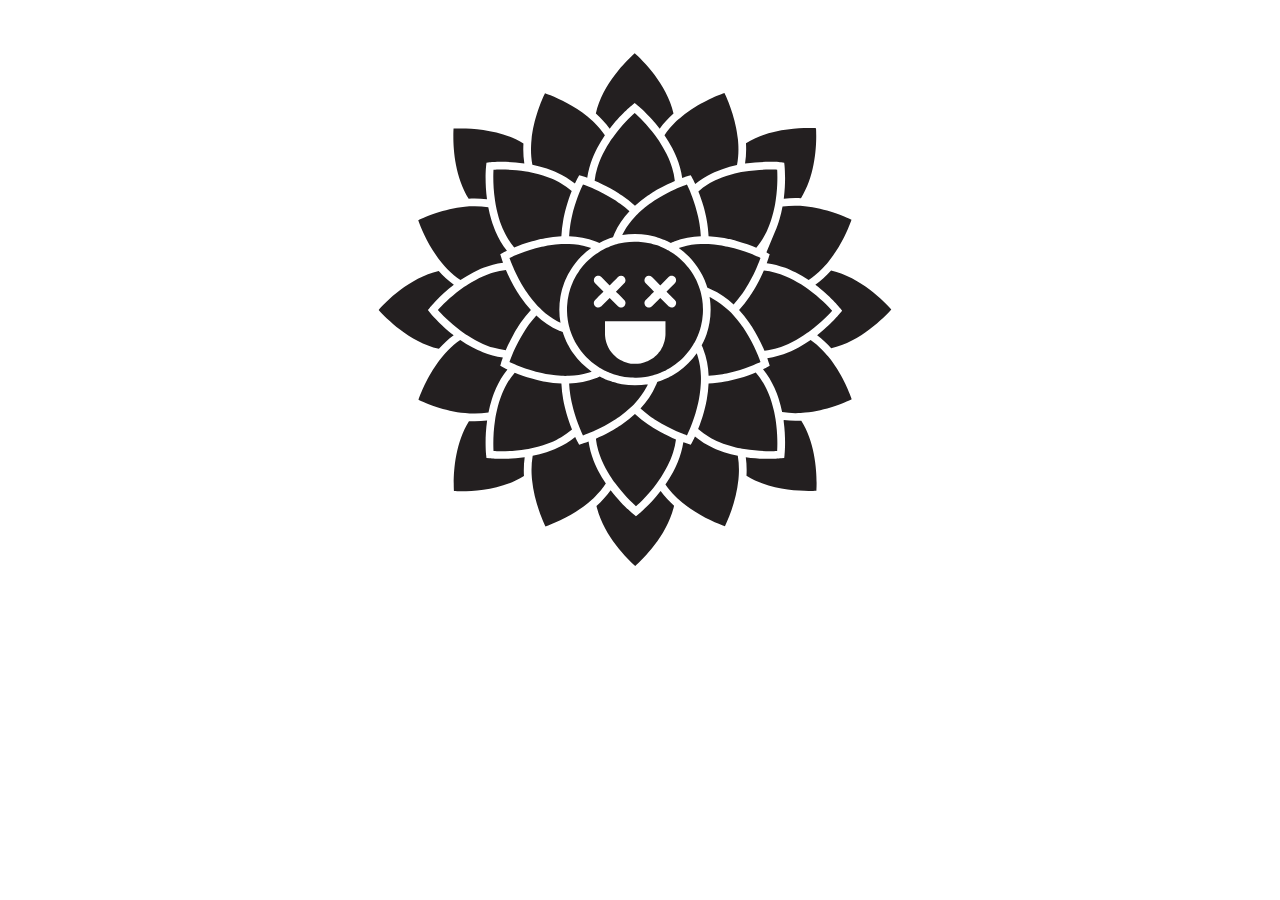
==== commit ee1bca05: "css only" ====
--- a/index.html
+++ b/index.html
@@ -8,18 +8,168 @@
     <link rel="stylesheet" href="style.css" />
   </head>
   <body>
-    <div class="app">
-      <div class="flower__container">
-        <div class="face">
-          <img src="Asset/SingleFace-15.svg" />
-        </div>
-        <div class="petals">
-          <div class="offset">
-            <img class="petal" src="Asset/pinkleaf-14.svg" />
-          </div>
-        </div>
-      </div>
+    <div class="flower__container">
+      <?xml version="1.0" encoding="UTF-8"?><svg
+        xmlns="http://www.w3.org/2000/svg"
+        viewBox="-110 -100 1200 1200"
+      >
+      
+        <defs>
+          <g id="petal">
+            <path
+              class="d middle one-middle"
+              d="M555.32,239.2c-8.93,3.77-19.64,8.86-31.01,15.32-2.34,1.31-4.7,2.7-7.08,4.18-1.69,1-3.41,2.08-5.11,3.18-.51,.31-1,.62-1.49,.95-2.16,1.41-4.34,2.85-6.49,4.36-7.98,5.54-15.97,11.78-23.56,18.76-7.83-7.21-16.09-13.6-24.33-19.3-2.18-1.49-4.34-2.95-6.52-4.34-.23-.15-.46-.31-.69-.44-1.98-1.28-3.95-2.52-5.9-3.7-2.75-1.64-5.44-3.21-8.11-4.7-11.09-6.21-21.48-11.06-30.13-14.71,.92-8.14,2.64-16.07,4.98-23.77,.95-3.21,2.03-6.39,3.18-9.5,1.16-3.11,2.39-6.13,3.72-9.14,4.49-10.19,9.86-19.82,15.58-28.7,1.49-2.31,3-4.57,4.54-6.8,1.54-2.21,3.08-4.36,4.62-6.47,15.25-20.59,31.03-35.7,38.55-42.45,7.52,6.72,23.28,21.79,38.48,42.33,1.57,2.1,3.13,4.26,4.65,6.47,1.57,2.21,3.08,4.49,4.57,6.8,5.75,8.91,11.14,18.56,15.66,28.8,1.31,2.98,2.54,6.03,3.7,9.11,1.16,3.11,2.23,6.29,3.18,9.5,2.39,7.83,4.13,15.94,5.03,24.23Z"
+            />
+          </g>
+        </defs>
+        <g id="a">
+          <g id="face">
+            <path
+              class="d face"
+              d="M608.02,479.22v-.08c-.05-5.9-.51-11.68-1.36-17.35-.54-3.7-1.26-7.34-2.13-10.91v-.05c-.08-.33-.15-.67-.23-.98-.33-1.36-.69-2.67-1.08-4-.28-1.05-.59-2.08-.92-3.13-.03-.13-.08-.23-.1-.36-.77-2.41-1.59-4.8-2.49-7.14-.08-.21-.15-.41-.23-.59-.62-1.59-1.26-3.16-1.93-4.7v-.03c-.05-.08-.08-.18-.13-.26-1-2.31-2.08-4.59-3.23-6.85-.1-.21-.23-.41-.33-.64-1.28-2.49-2.67-4.95-4.13-7.37-2.67-4.39-5.57-8.62-8.73-12.65-1.69-2.16-3.47-4.29-5.29-6.31-1.87-2.1-3.82-4.16-5.85-6.13-3.44-3.39-7.06-6.57-10.86-9.55-.9-.69-1.8-1.39-2.72-2.05-.39-.28-.74-.56-1.13-.82-.36-.28-.74-.54-1.1-.8-1.51-1.08-3.03-2.1-4.59-3.11-.46-.31-.92-.59-1.39-.87-.31-.21-.62-.41-.95-.62h-.03c-1.39-.85-2.77-1.67-4.21-2.46-.13-.1-.28-.18-.44-.26-.87-.49-1.77-.98-2.67-1.44-1.21-.64-2.44-1.28-3.7-1.9-1.31-.62-2.64-1.23-4-1.85-1.44-.64-2.9-1.23-4.36-1.82-.23-.1-.46-.21-.72-.28-2.08-.82-4.18-1.59-6.34-2.28-.59-.21-1.18-.41-1.77-.59-1.85-.59-3.72-1.13-5.62-1.62-.85-.23-1.67-.46-2.52-.64-7.6-1.87-15.48-3.03-23.56-3.47-2.18-.1-4.39-.15-6.6-.15-.38,0-.8,0-1.18,.03h-.03c-6.16,.03-12.19,.54-18.12,1.44-3.67,.56-7.29,1.28-10.83,2.16-1.13,.26-2.23,.54-3.34,.87-.64,.15-1.31,.33-1.95,.54-.95,.26-1.9,.54-2.85,.85-.87,.28-1.72,.54-2.57,.82-1.87,.64-3.72,1.33-5.54,2.05-.51,.18-1,.39-1.49,.59-1.21,.49-2.41,1-3.59,1.51-.9,.41-1.8,.82-2.7,1.23-1.69,.8-3.36,1.64-5.01,2.52-.62,.31-1.21,.64-1.8,.95-1.87,1.03-3.72,2.1-5.54,3.21-2.23,1.39-4.41,2.82-6.55,4.31-4.31,3.03-8.42,6.29-12.29,9.81-2.08,1.9-4.11,3.85-6.06,5.85-4.16,4.29-8.01,8.86-11.52,13.68-.46,.62-.92,1.23-1.36,1.87,0,0,0,.03-.03,.03-1.67,2.39-3.29,4.85-4.8,7.37-.9,1.49-1.77,3-2.62,4.54v.03c-.51,.95-1.03,1.85-1.51,2.8-.08,.18-.18,.33-.26,.49-1.16,2.26-2.23,4.54-3.26,6.85-.05,.13-.1,.28-.18,.41v.03c-.64,1.46-1.23,2.9-1.8,4.39-.05,.1-.1,.21-.13,.31-.87,2.23-1.67,4.49-2.41,6.78v.03c-.15,.44-.28,.85-.41,1.28-.64,2.03-1.21,4.06-1.75,6.13-.18,.64-.33,1.31-.49,1.98v.05c-1.8,7.39-2.93,15.04-3.34,22.9v.05c-.13,2.21-.18,4.47-.18,6.75,0,.85,0,1.67,.05,2.52v.03c.08,5.88,.62,11.68,1.49,17.35,.59,3.72,1.33,7.39,2.26,11.01,.18,.77,.39,1.54,.62,2.28v.03c.21,.85,.44,1.64,.69,2.46v.03c.31,1.13,.64,2.23,1,3.34,.18,.51,.33,1.03,.51,1.57,.74,2.18,1.54,4.36,2.41,6.52,.05,.18,.13,.36,.21,.54,.49,1.23,1,2.44,1.54,3.64,0,.03,.03,.05,.03,.08,.33,.74,.67,1.49,1.03,2.23,.85,1.82,1.72,3.59,2.64,5.36v.03s0,.03,.03,.03c.23,.49,.49,.92,.74,1.41,0,0,0,.03,.03,.03,1.08,1.98,2.18,3.9,3.36,5.83,.03,.03,.03,.05,.05,.05,4.67,7.73,10.22,14.89,16.4,21.41,.03,.05,.08,.1,.13,.15l.03,.03c1.41,1.46,2.85,2.9,4.31,4.31,.08,.08,.15,.13,.21,.21,0,0,.03,0,.03,.03,.05,.03,.1,.08,.15,.13,3.93,3.72,8.11,7.19,12.47,10.4,3.03,2.21,6.16,4.31,9.39,6.24,.03,.03,.05,.03,.08,.05,1.28,.8,2.64,1.54,3.98,2.31,.03,0,.03,.03,.05,.03,.26,.15,.51,.28,.8,.44,0,.03,.03,.03,.03,.03,.82,.44,1.62,.87,2.46,1.28,0,.03,.03,.03,.03,.03,1.44,.74,2.87,1.44,4.34,2.1,0,.03,.03,.03,.03,.03,1.08,.54,2.18,1,3.31,1.49,.03,0,.05,.03,.08,.03,1.26,.56,2.54,1.1,3.82,1.59,.18,.08,.39,.15,.59,.23h.03c2.31,.92,4.67,1.77,7.08,2.52,.1,.05,.23,.1,.36,.13,2.31,.74,4.67,1.41,7.06,2.03h.03c.33,.1,.67,.18,1.03,.26h.05c7.26,1.8,14.81,2.98,22.51,3.44,2.62,.18,5.26,.26,7.93,.26,.85,0,1.67,0,2.52-.05h.03c5.72-.08,11.32-.56,16.84-1.41,3.77-.59,7.44-1.33,11.06-2.23h.05c1.39-.33,2.77-.69,4.13-1.1,.1-.03,.23-.05,.33-.1h.05c1.21-.33,2.41-.69,3.59-1.08,1.13-.36,2.23-.72,3.34-1.1h.03c1.59-.56,3.13-1.16,4.7-1.77,.77-.28,1.54-.59,2.28-.92,.51-.21,1.03-.44,1.54-.67,.03,0,.05-.03,.08-.03,1.57-.67,3.13-1.36,4.65-2.1,1.03-.51,2.03-1,3.03-1.51,0,0,.03,0,.03-.03,1.28-.64,2.52-1.33,3.77-2.03,1.21-.67,2.39-1.36,3.54-2.05,.03-.03,.05-.03,.08-.05,6.57-3.93,12.73-8.47,18.43-13.48l.03-.03c2.57-2.28,5.03-4.62,7.42-7.08,3.93-4.08,7.6-8.39,10.99-12.96,0,0,0-.03,.03-.03,2.21-3,4.31-6.11,6.24-9.32,.03,0,.05-.03,.05-.05,.85-1.36,1.64-2.72,2.41-4.11,.03,0,.03-.03,.03-.03,.33-.62,.67-1.21,1-1.82v-.03c.26-.44,.49-.85,.72-1.28v-.05c.95-1.82,1.85-3.62,2.7-5.49,.03,0,.03-.03,.03-.03,.33-.69,.62-1.39,.95-2.08,0-.03,.03-.05,.03-.08,.44-1,.87-2,1.28-3v-.03c.15-.38,.33-.77,.46-1.15,.8-1.95,1.51-3.88,2.18-5.85v-.03c.26-.74,.51-1.46,.74-2.21,.54-1.69,1.05-3.41,1.51-5.13,.28-.98,.56-2,.8-3,1.87-7.42,3.05-15.09,3.54-22.95v-.03c.18-2.59,.26-5.26,.26-7.93,0-.46,0-.92-.03-1.36Zm-190.46-5.11c-.28,.28-.59,.49-.87,.72-1.44,1.08-3.16,1.72-4.98,1.72-2.21,0-4.29-.87-5.85-2.44s-2.44-3.64-2.44-5.85c0-.18,.05-.36,.05-.54,.08-.95,.26-1.85,.62-2.7,.41-.98,1-1.85,1.77-2.62l2.87-2.87,2.95-2.98,8.24-8.24,1.51-1.49-.59-.59-7.98-7.98-7.01-7.01c-.18-.18-.31-.36-.44-.54-2.75-3.26-2.64-8.11,.44-11.17,1.57-1.57,3.64-2.44,5.85-2.44s4.29,.87,5.85,2.44l15.58,15.58,.05-.05,1.33-1.36,4.9-4.88,6.39-6.39,.74-.74,2.16-2.16c3.23-3.23,8.47-3.23,11.7,0,.1,.08,.15,.18,.23,.26,2.98,3.26,2.93,8.29-.23,11.45l-15.58,15.58,4.62,4.59,2.39,2.39,8.57,8.6c.98,.98,1.64,2.16,2.03,3.44v.03c.26,.77,.41,1.57,.41,2.39,0,1.77-.59,3.44-1.62,4.85-.26,.36-.51,.69-.82,1-1.57,1.57-3.64,2.44-5.85,2.44s-4.29-.87-5.85-2.44l-15.58-15.58-15.58,15.58Zm120.23,51.41c0,.39-.03,.74-.03,1.13s-.03,.8-.03,1.18c0,.28-.03,.54-.05,.82,0,.21-.03,.41-.05,.62,0,.28-.03,.56-.05,.85-.51,6.39-2.08,12.47-4.52,18.07-.69,1.54-1.41,3.05-2.21,4.52-.36,.64-.72,1.26-1.08,1.9-1.28,2.1-2.67,4.11-4.18,6.03-.54,.67-1.08,1.31-1.62,1.95-2,2.31-4.18,4.47-6.55,6.44-.26,.21-.51,.41-.77,.64-1.64,1.31-3.34,2.52-5.11,3.67-2.1,1.33-4.29,2.52-6.55,3.59-.46,.21-.92,.41-1.39,.62-4,1.75-8.24,3-12.65,3.8-3.21,.56-6.52,.87-9.88,.87-1.36,0-2.7-.08-4.03-.15-2.82-.21-5.57-.62-8.26-1.21-3.05-.67-6.03-1.59-8.91-2.75-1.15-.46-2.31-.98-3.41-1.51-2.23-1.08-4.39-2.31-6.47-3.67-1.93-1.26-3.77-2.64-5.52-4.13-.1-.08-.21-.15-.31-.26-2.54-2.16-4.88-4.57-7.01-7.16-2.62-3.18-4.88-6.7-6.75-10.42-3.23-6.39-5.26-13.48-5.85-20.97-.1-1.49-.18-2.98-.18-4.47v-23h113.4v23Zm17.51-51.41c-1.57,1.57-3.64,2.44-5.85,2.44-1.82,0-3.54-.64-4.98-1.72-.28-.23-.59-.44-.87-.72l-15.58-15.58-15.58,15.58c-1.57,1.57-3.64,2.44-5.85,2.44s-4.29-.87-5.85-2.44c-.31-.31-.56-.64-.82-1-1.03-1.41-1.62-3.08-1.62-4.85,0-.82,.18-1.62,.41-2.39v-.03c.38-1.28,1.05-2.46,2.03-3.44l8.57-8.57,2.39-2.41,4.62-4.59-3.11-3.13-1.21-1.18-11.27-11.27c-3.16-3.16-3.21-8.19-.23-11.45,.08-.08,.15-.18,.23-.26,3.23-3.23,8.47-3.23,11.7,0l.95,.95,1.95,1.93,6.39,6.39,4.9,4.9,1.33,1.33,.05,.08,15.58-15.58c1.57-1.57,3.64-2.44,5.85-2.44,.98,0,1.9,.18,2.77,.51,1.13,.39,2.21,1.03,3.08,1.93,1.16,1.13,1.87,2.57,2.21,4.03,.56,2.46-.05,5.11-1.77,7.14-.13,.18-.26,.36-.44,.54l-1.64,1.64-5.36,5.36-7.88,7.88-.69,.69,15.58,15.58c.77,.77,1.36,1.64,1.77,2.62,.44,1,.67,2.1,.67,3.23,0,2.21-.87,4.29-2.44,5.85Z"
+            />
+          </g>
+
+          <g>
+            <path
+              class="d middle eight-middle"
+              d="M362.02,257.99c-3.44,8.6-7.16,19.1-10.47,30.9-.77,2.82-1.54,5.72-2.26,8.68-.51,2.13-1.03,4.31-1.49,6.49-.08,.38-.18,.74-.26,1.1-.51,2.52-1.03,5.06-1.49,7.65-1.77,9.68-3.03,19.87-3.47,30.31-10.47,.44-20.69,1.69-30.44,3.49-2.57,.46-5.13,.98-7.65,1.51-.33,.05-.64,.13-.98,.21-2.23,.49-4.44,1-6.62,1.51-3.11,.77-6.13,1.57-9.09,2.39h-.03c-13.14,3.7-24.64,7.93-33.68,11.68-5.9-6.96-10.91-14.48-15.17-22.33-1.64-3.03-3.18-6.08-4.62-9.19v-.03c-1.41-3.08-2.72-6.16-3.93-9.27v-.03c-4.03-10.27-7.03-20.71-9.27-30.93-.56-2.64-1.1-5.29-1.59-7.88-.46-2.62-.9-5.21-1.28-7.75-3.95-25.74-3.49-48.02-2.93-58.24,10.58-.59,34.09-1.1,60.99,3.31,2.57,.41,5.18,.87,7.83,1.41,2.67,.51,5.36,1.08,8.06,1.72,10.5,2.44,21.23,5.72,31.67,10.11,3.11,1.28,6.19,2.67,9.21,4.18,3.11,1.51,6.16,3.13,9.14,4.9v.03c6.96,4,13.6,8.65,19.79,14.04Z"
+            />
+            <path
+              class="d middle three-middle"
+              d="M850.35,482.5c-6.6,7.34-21.15,22.61-41.04,37.53-2.03,1.54-4.16,3.05-6.31,4.57-2.16,1.54-4.39,3.05-6.67,4.57-8.7,5.7-18.15,11.09-28.16,15.66-3,1.36-6.03,2.67-9.11,3.85-3.13,1.23-6.31,2.34-9.52,3.36-8.47,2.7-17.25,4.67-26.23,5.67-3.9-9.34-9.27-20.84-16.25-33.06-1.39-2.46-2.85-4.95-4.39-7.44-1.08-1.77-2.21-3.54-3.36-5.34-.28-.41-.54-.85-.8-1.26-1.41-2.16-2.87-4.34-4.39-6.49-5.44-7.8-11.58-15.58-18.38-23,7.32-7.96,13.81-16.32,19.56-24.72,1.39-2,2.72-4,4-6.01,.1-.18,.23-.33,.33-.49,1.41-2.23,2.77-4.41,4.11-6.62,1.9-3.16,3.72-6.31,5.42-9.39v-.03c5.36-9.73,9.68-18.87,13.04-26.72,7.29,.77,14.43,2.18,21.41,4.08,3.26,.9,6.49,1.9,9.7,3,3.13,1.08,6.24,2.28,9.29,3.54,10.42,4.34,20.28,9.63,29.39,15.32,2.36,1.49,4.67,3,6.96,4.52,2.26,1.54,4.44,3.08,6.6,4.62,21.79,15.76,37.81,32.47,44.82,40.27Z"
+            />
+            <path
+              class="d middle two-middle"
+              d="M747.58,232.83c0,1.75-.03,3.57-.05,5.49-.1,5.03-.33,10.6-.77,16.58v.05c-.46,6.31-1.18,13.09-2.23,20.15-.36,2.52-.77,5.08-1.23,7.67-.46,2.59-.98,5.18-1.54,7.83v.03c-2.13,10.06-5.01,20.38-8.86,30.52-1.18,3.16-2.46,6.26-3.85,9.37-.03,0-.03,.03-.03,.03-1.39,3.13-2.87,6.24-4.49,9.29-4.57,8.62-9.98,16.92-16.48,24.49-9.65-4.03-22.25-8.7-36.76-12.65h-.03c-2.57-.69-5.21-1.39-7.91-2.03-1.87-.46-3.8-.9-5.72-1.31-.64-.15-1.26-.28-1.9-.41-2.52-.54-5.08-1.03-7.67-1.49-9.45-1.69-19.35-2.87-29.49-3.31-.46-10.75-1.77-21.25-3.62-31.21-.49-2.59-1-5.13-1.54-7.67-.03-.05-.03-.1-.05-.18-.54-2.52-1.13-4.98-1.72-7.39-.82-3.34-1.69-6.6-2.59-9.75-3.03-10.6-6.42-20.1-9.57-28.03,5.65-5.01,11.7-9.42,18.02-13.27,2.98-1.85,6.01-3.54,9.09-5.11,.03,0,.05-.03,.05-.03,3.03-1.62,6.08-3.05,9.19-4.41,10.45-4.59,21.25-8.06,31.85-10.68,2.72-.67,5.42-1.28,8.11-1.82,2.64-.56,5.29-1.05,7.88-1.49,27.98-4.9,52.64-4.39,63.53-3.8,.21,3.52,.38,8.5,.38,14.55Z"
+            />
+            <path
+              class="d middle one-middle"
+              d="M555.32,239.2c-8.93,3.77-19.64,8.86-31.01,15.32-2.34,1.31-4.7,2.7-7.08,4.18-1.69,1-3.41,2.08-5.11,3.18-.51,.31-1,.62-1.49,.95-2.16,1.41-4.34,2.85-6.49,4.36-7.98,5.54-15.97,11.78-23.56,18.76-7.83-7.21-16.09-13.6-24.33-19.3-2.18-1.49-4.34-2.95-6.52-4.34-.23-.15-.46-.31-.69-.44-1.98-1.28-3.95-2.52-5.9-3.7-2.75-1.64-5.44-3.21-8.11-4.7-11.09-6.21-21.48-11.06-30.13-14.71,.92-8.14,2.64-16.07,4.98-23.77,.95-3.21,2.03-6.39,3.18-9.5,1.16-3.11,2.39-6.13,3.72-9.14,4.49-10.19,9.86-19.82,15.58-28.7,1.49-2.31,3-4.57,4.54-6.8,1.54-2.21,3.08-4.36,4.62-6.47,15.25-20.59,31.03-35.7,38.55-42.45,7.52,6.72,23.28,21.79,38.48,42.33,1.57,2.1,3.13,4.26,4.65,6.47,1.57,2.21,3.08,4.49,4.57,6.8,5.75,8.91,11.14,18.56,15.66,28.8,1.31,2.98,2.54,6.03,3.7,9.11,1.16,3.11,2.23,6.29,3.18,9.5,2.39,7.83,4.13,15.94,5.03,24.23Z"
+            />
+            <path
+              class="d middle four-middle"
+              d="M747.19,745.57c-10.68,.56-34.52,1.08-61.76-3.47-2.54-.44-5.13-.92-7.75-1.44-2.64-.54-5.29-1.1-7.96-1.72-10.45-2.46-21.07-5.78-31.44-10.14-3.16-1.31-6.26-2.72-9.34-4.26-3.13-1.54-6.21-3.21-9.24-5.01-7.29-4.29-14.27-9.24-20.71-14.99,3.52-8.78,7.37-19.51,10.7-31.62,.85-2.98,1.62-6.03,2.39-9.16,.54-2.28,1.08-4.59,1.57-6.93,.05-.23,.1-.44,.15-.67,.51-2.54,1.03-5.08,1.49-7.67,1.67-9.42,2.85-19.3,3.29-29.39,10.7-.46,21.18-1.77,31.11-3.59,2.23-.41,4.44-.87,6.62-1.33,.33-.08,.67-.13,1.03-.21,2.57-.56,5.11-1.16,7.6-1.77,3.75-.92,7.37-1.9,10.88-2.93,12.12-3.52,22.74-7.44,31.19-10.96,5.8,6.62,10.78,13.78,15.07,21.25,1.75,3.05,3.36,6.16,4.9,9.32,1.49,3.08,2.87,6.21,4.18,9.37,4.18,10.24,7.32,20.71,9.68,31.01,.62,2.62,1.18,5.26,1.69,7.85,.31,1.59,.59,3.16,.87,4.72,.18,1.03,.33,2.03,.51,3.05,.23,1.39,.44,2.75,.64,4.11,.36,2.44,.67,4.83,.95,7.19,2.62,21.92,2.18,40.35,1.69,49.39Z"
+            />
+            <path
+              class="d middle six-middle"
+              d="M362.51,705.43c-6.29,5.49-13.09,10.27-20.17,14.4-3.03,1.77-6.08,3.44-9.21,4.98-3.05,1.51-6.19,2.87-9.29,4.18-10.34,4.31-20.95,7.57-31.37,10.01-2.67,.64-5.31,1.21-7.96,1.72-2.62,.51-5.21,1-7.75,1.44-27.11,4.47-50.8,3.98-61.42,3.41-.56-10.45-1.05-33.5,3.18-59.96,.41-2.57,.87-5.16,1.36-7.78,.51-2.59,1.05-5.21,1.67-7.85,2.34-10.32,5.44-20.87,9.63-31.19,1.28-3.13,2.67-6.26,4.13-9.34,1.51-3.13,3.11-6.21,4.83-9.24,4.29-7.57,9.24-14.78,15.04-21.46,8.75,3.57,19.69,7.57,32.11,11.09,3.21,.9,6.49,1.77,9.88,2.59,2.49,.62,5.03,1.18,7.6,1.72,.03,.03,.08,.03,.1,.03,2.49,.54,5.01,1.05,7.55,1.51,9.65,1.75,19.82,2.98,30.19,3.41,.44,10.42,1.69,20.61,3.47,30.31,.46,2.52,.95,4.98,1.46,7.42,.03,.08,.03,.15,.05,.23,.56,2.59,1.13,5.11,1.75,7.62,.87,3.49,1.75,6.93,2.7,10.24,3.34,11.7,7.08,22.05,10.5,30.49Z"
+            />
+            <path
+              class="d middle five-middle"
+              d="M557.45,723.94c-1.05,8.16-2.87,16.15-5.29,23.87-1,3.21-2.1,6.37-3.29,9.47-1.18,3.08-2.46,6.11-3.82,9.09-4.54,10.06-9.91,19.56-15.63,28.29-1.49,2.31-3.03,4.54-4.57,6.75-1.51,2.16-3.05,4.29-4.59,6.37-15.02,20.07-30.42,34.81-37.81,41.45-7.62-6.85-23.79-22.31-39.25-43.38-1.57-2.13-3.11-4.29-4.65-6.52-1.54-2.26-3.05-4.57-4.54-6.9-5.75-9.01-11.11-18.76-15.53-29.11-1.31-3.03-2.52-6.11-3.64-9.24-1.13-3.13-2.16-6.31-3.11-9.55-2.05-7.19-3.59-14.55-4.47-22.1,8.24-3.54,17.86-8.11,28.08-13.86,2.87-1.62,5.8-3.34,8.75-5.13,2.18-1.31,4.36-2.7,6.57-4.13h.03c2.16-1.41,4.34-2.87,6.49-4.39,7.93-5.52,15.86-11.73,23.38-18.63,7.78,7.14,15.97,13.53,24.15,19.17,1.93,1.33,3.85,2.62,5.75,3.85,.26,.18,.51,.33,.77,.49,2.23,1.44,4.44,2.82,6.62,4.16,3.29,1.98,6.55,3.88,9.73,5.62,11.04,6.08,21.36,10.86,29.85,14.37Z"
+            />
+            <path
+              class="d middle seven-middle"
+              d="M285.43,481.12c-7.03,7.65-13.32,15.71-18.92,23.77-1.49,2.18-2.93,4.34-4.34,6.52-.1,.15-.21,.31-.31,.46-1.33,2.05-2.59,4.11-3.85,6.13-1.72,2.85-3.39,5.7-4.95,8.5-6.24,11.11-11.11,21.54-14.78,30.21-8.21-.9-16.27-2.62-24.08-4.98-3.21-.95-6.39-2.05-9.52-3.21-3.13-1.16-6.19-2.41-9.21-3.75-10.16-4.47-19.76-9.81-28.59-15.5-2.34-1.49-4.59-3-6.8-4.54-2.21-1.51-4.34-3.05-6.42-4.59-20.69-15.27-35.86-31.14-42.61-38.66,6.8-7.6,22.13-23.61,43.02-38.99,2.1-1.54,4.26-3.08,6.47-4.62,2.23-1.54,4.49-3.05,6.83-4.54,8.96-5.72,18.66-11.09,28.93-15.53,3.03-1.33,6.13-2.54,9.27-3.7,3.13-1.16,6.34-2.23,9.57-3.18,7.6-2.21,15.45-3.85,23.46-4.72,3.59,8.52,8.37,18.66,14.4,29.47,.03,0,.03,.03,.03,.03,1.57,2.77,3.18,5.57,4.9,8.39,1.26,2.1,2.59,4.21,3.95,6.31,.05,.1,.13,.21,.18,.31,1.41,2.16,2.87,4.34,4.36,6.49,5.62,8.14,11.94,16.22,19.02,23.92Z"
+            />
+          </g>
+          <g>
+            <path
+              class="d inner eight-petal"
+              d="M470.29,296.18c-11.37,12.17-21.33,26.21-28.36,42.3-.36,.8-.69,1.59-1.03,2.41-.54,1.33-1.08,2.67-1.57,4-.46,.13-.95,.28-1.41,.44-2.39,.74-4.75,1.57-7.06,2.44-2.26,.85-4.47,1.75-6.65,2.7-.05,0-.1,.03-.13,.05-2.23,.98-4.44,2-6.6,3.08-1.33,.67-2.64,1.33-3.95,2.05-1.05-.49-2.13-.95-3.21-1.39-.26-.13-.54-.26-.82-.36-.8-.33-1.57-.64-2.36-.95-16.4-6.42-33.39-9.32-50.05-9.88,.36-7.37,1.16-14.61,2.26-21.64,.39-2.57,.85-5.11,1.31-7.62,.49-2.54,1-5.03,1.54-7.49,3.13-14.04,7.21-26.77,11.09-37.22,.98-2.64,1.95-5.13,2.9-7.47,1.05-2.62,2.05-5.03,3-7.21,1.51-3.49,2.85-6.39,3.93-8.62,1.85,.64,4.08,1.46,6.67,2.46,2.16,.82,4.54,1.77,7.14,2.87,2.26,.92,4.67,1.95,7.19,3.11,10.52,4.7,23.18,11.09,36.14,19.3,1.08,.67,2.13,1.36,3.21,2.05,1.05,.69,2.13,1.41,3.18,2.13,2.1,1.41,4.21,2.87,6.29,4.41,5.9,4.29,11.76,8.96,17.35,14.04Z"
+            />
+            <path
+              viewbox="0 50 0 0"
+              class="d inner one-petal"
+              d="M604.07,343.08c-16.66,.56-33.65,3.47-50.05,9.88-.56,.21-1.1,.44-1.67,.67-.23,.1-.46,.18-.69,.28-1.36,.56-2.7,1.16-4.03,1.75-.87-.49-1.77-.95-2.67-1.41-2.21-1.13-4.44-2.21-6.72-3.21-.64-.31-1.26-.56-1.9-.85-2.23-.98-4.52-1.87-6.8-2.72-2.34-.85-4.72-1.67-7.11-2.39-.18-.08-.39-.13-.59-.18-2.85-.87-5.72-1.67-8.65-2.34-2.85-.69-5.72-1.28-8.65-1.77-7.78-1.33-15.79-2.03-23.95-2.03s-16.17,.69-23.95,2.03c.98-2.03,2-4.03,3.05-5.98,5.75-10.5,12.91-19.97,20.89-28.52,1.64-1.75,3.34-3.47,5.03-5.16,1.72-1.69,3.49-3.34,5.26-4.95,5.36-4.85,10.93-9.37,16.61-13.5,2.08-1.54,4.21-3.03,6.31-4.47,2.13-1.46,4.24-2.85,6.37-4.21,12.78-8.16,25.33-14.58,35.86-19.33,2.54-1.13,4.95-2.18,7.21-3.13,2.57-1.08,4.95-2.05,7.11-2.87v-.03c3.03-1.16,5.62-2.1,7.7-2.85,1.18,2.46,2.67,5.7,4.36,9.63,.95,2.21,1.95,4.62,3,7.26,.92,2.34,1.9,4.88,2.87,7.52,3.7,10.04,7.49,22.07,10.5,35.27,.54,2.46,1.05,4.95,1.57,7.49,.46,2.49,.92,5.03,1.33,7.6,1.15,7.32,2,14.84,2.39,22.51Z"
+            />
+            <path
+              class="d inner two-petal"
+              d="M715.9,383.66c-.59,1.69-1.36,3.75-2.26,6.08v.03c-.28,.8-.59,1.59-.92,2.44,0,.03-.03,.03-.03,.05-.87,2.16-1.82,4.54-2.9,7.08-.98,2.28-2.03,4.7-3.18,7.24,0,.03-.03,.03-.03,.05-4.57,10.01-10.58,21.79-18.2,33.8-.74,1.18-1.51,2.39-2.28,3.57-.62,.95-1.26,1.9-1.9,2.85-1.41,2.1-2.9,4.21-4.41,6.31-4.36,6.01-9.11,11.96-14.27,17.66-12.24-11.47-26.46-21.43-42.74-28.49-.67-.31-1.31-.62-1.98-.9-1.15-.49-2.31-.92-3.44-1.36-.33-.13-.67-.26-.98-.39-.64-2.1-1.33-4.18-2.08-6.26-.67-1.95-1.41-3.9-2.18-5.8-.13-.36-.28-.72-.44-1.08-.8-1.93-1.64-3.82-2.52-5.7-1.03-2.21-2.1-4.39-3.23-6.52-.05-.08-.08-.15-.13-.23-1.36-2.57-2.82-5.11-4.34-7.57-1.54-2.52-3.16-4.98-4.88-7.37v-.03c-9.27-13.19-20.77-24.74-33.91-34.11,2.1-.74,4.24-1.44,6.39-2.05,11.52-3.41,23.36-5.06,35.09-5.44,2.41-.1,4.83-.13,7.24-.08,2.41,0,4.83,.08,7.21,.18,7.08,.36,14.07,1.1,20.84,2.13,2.57,.38,5.11,.82,7.62,1.28,2.54,.49,5.06,1,7.52,1.54,16.45,3.59,31.16,8.52,42.53,12.96,2.62,1.03,5.08,2.03,7.34,2.98,1.46,.62,2.85,1.23,4.16,1.8,1.03,.46,2,.9,2.93,1.31,1.64,.74,3.08,1.44,4.34,2.03Z"
+            />
+            <path
+              class="d inner three-petal"
+              d="M715.9,578.6c-1.51,.72-3.39,1.59-5.49,2.52-2.13,.98-4.52,2-7.16,3.11-2.28,.95-4.72,1.95-7.37,2.95-10.83,4.18-24.54,8.73-39.81,12.17-2.46,.56-4.98,1.08-7.52,1.57-2.49,.49-5.01,.95-7.57,1.33-7.24,1.16-14.73,1.98-22.33,2.36-.59-16.94-3.62-34.24-10.27-50.87-.21-.51-.39-1.03-.59-1.51-.33-.82-.72-1.57-1.05-2.36-.36-.8-.74-1.62-1.1-2.41,0-.03,.03-.05,.03-.08,.82-1.51,1.59-3,2.34-4.54v-.03c.85-1.72,1.67-3.47,2.44-5.21v-.03c.23-.49,.44-1,.67-1.49v-.03c.74-1.72,1.44-3.49,2.1-5.26,.9-2.31,1.72-4.67,2.46-7.03v-.03c.13-.36,.23-.69,.36-1.05,.87-2.85,1.67-5.75,2.36-8.65,.72-2.85,1.31-5.72,1.85-8.65,1.41-8.06,2.16-16.32,2.16-24.8s-.67-15.91-1.98-23.61c2.03,.95,4.03,1.95,5.98,3,10.68,5.78,20.33,13.06,28.98,21.18,1.77,1.64,3.49,3.31,5.18,5.01,1.69,1.72,3.34,3.49,4.95,5.26,4.7,5.21,9.06,10.6,13.09,16.07,1.54,2.08,3.03,4.18,4.49,6.26,1.46,2.16,2.85,4.29,4.24,6.42,8.83,13.76,15.61,27.23,20.51,38.24,1.13,2.57,2.16,4.98,3.08,7.21,1.08,2.59,2,4.98,2.82,7.11,.85,2.23,1.57,4.24,2.16,5.88Z"
+            />
+            <path
+              class="d inner four-petal"
+              d="M604.27,611.92c0,2.44-.1,4.85-.21,7.26-.36,7.01-1.08,13.94-2.1,20.66-.39,2.57-.82,5.11-1.28,7.62-.46,2.54-.98,5.03-1.51,7.52-3.16,14.4-7.32,27.46-11.29,38.14-.98,2.64-1.95,5.16-2.9,7.52-1.05,2.62-2.08,5.03-3.03,7.24-1.49,3.41-2.82,6.31-3.9,8.55-1.51-.54-3.36-1.21-5.42-2-2.13-.8-4.49-1.72-7.08-2.8-2.23-.9-4.59-1.9-7.08-3-10.86-4.8-24.13-11.42-37.76-20.07-2.13-1.36-4.26-2.75-6.39-4.21-2.13-1.44-4.24-2.9-6.31-4.44-5.83-4.24-11.58-8.86-17.09-13.86,11.63-12.47,21.77-26.93,28.82-43.53,.18-.39,.39-.77,.54-1.18,.72-1.75,1.39-3.47,2.03-5.21,.69-.21,1.39-.44,2.05-.67h.03c2.39-.74,4.72-1.59,7.01-2.49h.03c2.16-.82,4.31-1.69,6.42-2.64,.1-.05,.23-.1,.33-.15,2.18-.95,4.31-1.98,6.42-3.05,.67-.33,1.31-.69,1.98-1.05h.03s.03-.03,.05-.03c1.57-.82,3.13-1.64,4.65-2.54,1.03-.59,2.05-1.21,3.05-1.82,2.52-1.54,4.98-3.16,7.39-4.85,13.42-9.39,25.15-21.05,34.65-34.42,.74,2.1,1.46,4.21,2.1,6.34,3.57,11.81,5.31,23.95,5.7,35.96,.1,2.41,.13,4.83,.1,7.21Z"
+            />
+            <path
+              class="d inner five-petal"
+              d="M505.04,620.29c-.95,2.03-1.93,4.03-2.98,5.98-5.83,10.93-13.22,20.82-21.48,29.65-1.64,1.77-3.31,3.49-5.03,5.18-1.75,1.69-3.49,3.34-5.29,4.95-5.29,4.8-10.78,9.24-16.35,13.35-2.1,1.54-4.21,3.03-6.31,4.47-2.13,1.46-4.26,2.87-6.39,4.24-12.32,7.88-24.38,14.09-34.68,18.81-2.49,1.13-4.9,2.21-7.19,3.18-2.54,1.08-4.9,2.05-7.08,2.9-3.62,1.44-6.75,2.59-9.14,3.44-.98-2-2.16-4.54-3.47-7.55-.95-2.16-1.98-4.59-3.05-7.21-.92-2.31-1.9-4.77-2.9-7.42-4-10.68-8.27-23.85-11.5-38.42-.56-2.46-1.08-4.95-1.57-7.49-.46-2.52-.9-5.03-1.31-7.6-1.08-7.01-1.87-14.25-2.23-21.56,17.04-.59,34.42-3.64,51.16-10.37,.41-.18,.85-.31,1.26-.49,.36-.15,.72-.33,1.08-.49,1.33-.56,2.64-1.21,3.95-1.8,.03,0,.05,.03,.08,.03,1.08,.59,2.16,1.16,3.23,1.69h.03c2.21,1.1,4.47,2.13,6.75,3.11,.44,.21,.87,.39,1.31,.56,2.23,.95,4.52,1.85,6.83,2.64,2.03,.74,4.06,1.44,6.11,2.05h.03c.33,.13,.64,.21,.98,.31,2.52,.74,5.03,1.44,7.6,2.03,2.85,.72,5.72,1.31,8.62,1.82h.03c7.96,1.39,16.12,2.1,24.46,2.1s16.5-.72,24.46-2.1Z"
+            />
+            <path
+              class="d inner six-petal"
+              d="M399.44,596.83c-2.1,.77-4.21,1.49-6.34,2.13-11.86,3.62-24.03,5.36-36.11,5.75-2.41,.1-4.83,.13-7.21,.13-2.44-.03-4.85-.13-7.26-.23-7.29-.36-14.48-1.13-21.46-2.21-2.57-.41-5.08-.85-7.6-1.31-2.54-.49-5.03-1-7.49-1.57-15.17-3.34-28.82-7.8-39.73-11.96-2.62-1-5.08-2-7.37-2.93-2.64-1.1-5.03-2.13-7.19-3.08-2.49-1.13-4.67-2.13-6.42-2.95,.67-1.9,1.51-4.24,2.57-6.9,.82-2.16,1.77-4.52,2.82-7.08,.95-2.26,2-4.7,3.13-7.24,4.77-10.63,11.24-23.41,19.58-36.47,1.36-2.13,2.75-4.29,4.21-6.42,1.44-2.1,2.93-4.21,4.47-6.31,4.16-5.7,8.7-11.32,13.6-16.76,12.35,11.55,26.64,21.64,43.07,28.67v.03c.54,.23,1.08,.46,1.64,.69,1.59,.67,3.16,1.28,4.77,1.87,.05,.1,.08,.23,.13,.36,.74,2.39,1.57,4.75,2.44,7.08,.77,2.08,1.59,4.11,2.46,6.13,.08,.23,.18,.46,.28,.67,.9,2.05,1.82,4.08,2.82,6.08v.03c.72,1.44,1.46,2.9,2.23,4.34,0,.03,.03,.05,.05,.08,.38,.77,.82,1.51,1.23,2.26,0,0,0,.03,.03,.03,1,1.82,2.05,3.59,3.13,5.34,1.54,2.49,3.18,4.95,4.85,7.34v.03c9.5,13.35,21.23,25,34.65,34.39Z"
+            />
+            <path
+              class="d inner seven-petal"
+              d="M398.47,365.02c-13.14,9.37-24.62,20.92-33.91,34.11v.03c-1.72,2.39-3.34,4.85-4.88,7.37-1.49,2.41-2.9,4.88-4.24,7.39-.08,.13-.15,.26-.23,.41-1.1,2.08-2.16,4.18-3.13,6.31-.8,1.64-1.54,3.31-2.23,5.01-.26,.59-.51,1.18-.74,1.77-.69,1.67-1.33,3.36-1.93,5.08-.87,2.34-1.67,4.7-2.36,7.11-.03,.03-.03,.05-.05,.08v.03c-.85,2.85-1.62,5.72-2.31,8.62-.67,2.82-1.23,5.7-1.72,8.6v.03c-1.31,7.7-1.98,15.55-1.98,23.61,0,8.47,.74,16.74,2.16,24.8-2.03-.95-4.03-1.95-5.98-3-10.75-5.8-20.46-13.12-29.16-21.23l-.03-.03c-1.75-1.64-3.47-3.34-5.16-5.03-1.69-1.72-3.34-3.49-4.95-5.26-4.95-5.47-9.55-11.17-13.73-16.94-1.54-2.08-3.03-4.18-4.47-6.29-1.44-2.13-2.85-4.29-4.21-6.42-8.09-12.73-14.43-25.15-19.12-35.6-.03,0-.03-.03-.03-.03-1.15-2.54-2.21-4.93-3.13-7.21v-.03c-1.1-2.54-2.03-4.93-2.87-7.06,0-.03-.03-.03-.03-.05-1.16-2.95-2.08-5.49-2.8-7.55,1.49-.72,3.23-1.54,5.26-2.44,2.1-.95,4.49-2,7.14-3.08,2.26-.95,4.7-1.95,7.32-2.95,11.04-4.26,25.08-8.93,40.71-12.42,2.46-.54,4.95-1.05,7.49-1.57,2.52-.46,5.06-.9,7.62-1.31,7.06-1.1,14.35-1.87,21.74-2.26,2.39-.1,4.8-.18,7.21-.18,2.41-.05,4.83-.03,7.24,.08,11.73,.39,23.56,2.03,35.09,5.44,2.16,.62,4.29,1.31,6.39,2.05Z"
+            />
+          </g>
+          <g>
+            <path
+              class="d outer three-outer"
+              d="M886.95,648.37c-12.94,6.19-47.79,21.33-87.37,25.26-2.8,.28-5.65,.51-8.5,.67-2.98,.15-5.98,.28-8.98,.31-8.5,.05-17.09-.54-25.62-1.9-1.67-8.19-3.8-16.61-6.49-25.03-1.1-3.41-2.28-6.8-3.59-10.22-1.28-3.34-2.64-6.67-4.13-9.98-5.54-12.35-12.63-24.33-21.59-35.24,4.24-2,6.83-3.39,7.42-3.72l5.08-2.77-1.64-5.54c-.21-.69-1.16-3.82-2.9-8.7,14.01-1.95,27.41-5.88,39.96-11.09,3.21-1.33,6.37-2.77,9.47-4.26,3.18-1.51,6.26-3.11,9.32-4.75,7.98-4.34,15.53-9.06,22.54-13.91,7.73,5.39,14.84,11.5,21.33,18.1,2.1,2.13,4.16,4.31,6.13,6.55,1.9,2.1,3.75,4.26,5.54,6.44,25.26,30.8,39.27,66.25,44.02,79.8Z"
+            />
+            <g>
+              <path
+                class="d outer one-outest"
+                d="M552.83,112.58c-9.42,8.44-18.3,17.97-25.92,28.65-20.41-26.39-40.63-42.94-42.33-44.3l-4.52-3.64-4.49,3.64c-1.69,1.36-22,17.99-42.43,44.46-7.65-10.65-16.5-20.12-25.9-28.49C419.69,57.73,465.49,13.09,480.07,0c14.58,13.06,60.24,57.5,72.77,112.58Z"
+              />
+              <path
+                class="d outer eight-outest"
+                d="M273.13,206.4c-34.96-4.98-62.99-2.18-65.25-1.95l-5.78,.62-.59,5.75c-.23,2.21-2.93,29.03,1.62,62.86-11.58-1.59-23.15-1.87-34.39-1.23-30.21-47.79-29.42-111.73-28.34-131.32,19.56-1.08,83.27-1.93,131.06,28.16-.69,12.14-.28,24.64,1.67,37.12Z"
+              />
+              <path
+                class="d outer seven-outest"
+                d="M140.69,528.58c-10.34,7.5-19.58,16.15-27.77,25.33-55.16-12.45-99.82-58.21-112.91-72.82,13.04-14.58,57.52-60.22,112.6-72.74,8.37,9.37,17.81,18.17,28.41,25.77-13.4,10.29-24.31,20.59-32.06,28.52-7.73,7.93-12.29,13.48-12.99,14.35l-3.62,4.49,3.62,4.49c1.39,1.72,18.1,22.13,44.71,42.61Z"
+              />
+              <path
+                class="d outer six-outest"
+                d="M272.44,792.42c-47.79,30.21-111.73,29.44-131.32,28.36-1.1-19.56-1.9-83.27,28.18-131.09,3.59,.21,7.21,.31,10.83,.31,7.67,0,15.45-.49,23.23-1.54-4.88,34.65-2.1,62.32-1.85,64.55l.59,5.75,5.78,.62c1.21,.13,9.86,1,23.05,1,11.5,0,26.44-.67,42.87-3.05-1.67,11.81-2,23.61-1.36,35.09Z"
+              />
+              <path
+                class="d outer five-outest"
+                d="M553.89,848.27c-12.45,55.16-58.19,99.82-72.79,112.91-14.58-13.09-60.22-57.62-72.74-112.66,9.68-8.65,18.79-18.46,26.59-29.52,20.61,26.93,41.3,43.87,43.02,45.25l4.49,3.64,4.52-3.64c1.67-1.36,21.54-17.63,41.71-43.58,7.49,10.27,16.09,19.43,25.21,27.59Z"
+              />
+              <path
+                class="d outer four-outest"
+                d="M820.75,820.06c-19.53,1.08-83.27,1.9-131.09-28.21,.64-11.32,.31-22.95-1.31-34.57,16.58,2.44,31.65,3.11,43.25,3.11,13.17,0,21.84-.87,23.05-1l5.75-.62,.62-5.75c.23-2.21,2.93-29.11-1.64-63.04,.03-.31,.08-.64,.08-.98,0-.44-.05-.87-.13-1.31,7.39,.95,14.78,1.39,22.07,1.39,3.7,0,7.37-.13,11.01-.33,30.19,47.82,29.42,111.73,28.34,131.32Z"
+              />
+              <path
+                class="d outer three-outest"
+                d="M961.16,480.09c-13.04,14.58-57.52,60.22-112.63,72.74-7.85-8.75-16.63-17.04-26.44-24.31,25.8-20.12,41.97-39.84,43.3-41.53l3.64-4.49-3.64-4.49c-1.41-1.77-18.89-23.13-46.64-44.1,11.06-7.83,20.87-16.94,29.54-26.64,27.57,6.24,52.52,20.79,72.2,35.6,19.69,14.84,34.14,29.9,40.66,37.22Z"
+              />
+              <path
+                class="d outer two-outest"
+                d="M791.85,271.49c-10.58-.59-21.43-.36-32.29,1,4.31-33.27,1.69-59.5,1.46-61.68l-.62-5.75-5.75-.62c-2.31-.26-31.6-3.18-67.71,2.31,2.08-12.78,2.49-25.59,1.77-38.01,47.79-30.21,111.76-29.39,131.34-28.34,1.08,19.56,1.93,83.27-28.21,131.09Z"
+              />
+              <path
+                class="d outer eight-outer"
+                d="M424.19,153.67c-5.06,7.39-9.96,15.35-14.4,23.82-1.59,3-3.11,6.08-4.57,9.24-1.44,3.11-2.8,6.26-4.08,9.5-4.67,11.73-8.24,24.15-10.04,37.14-5.42-1.95-8.88-3-9.6-3.21l-5.54-1.62-2.77,5.08c-.41,.72-2.41,4.47-5.24,10.58-10.29-8.34-21.54-15.02-33.11-20.33v-.03c-3.23-1.49-6.44-2.85-9.7-4.11h-.03c-3.31-1.31-6.62-2.52-9.93-3.59-9.06-3.03-18.15-5.36-26.98-7.16-1.87-9.78-2.64-19.66-2.57-29.42,.03-3,.13-6.01,.28-8.98,.15-2.85,.39-5.65,.67-8.44,3.9-39.66,19.07-74.59,25.28-87.53,10.73,3.77,35.27,13.35,60.35,29.77,6.47,4.24,12.99,8.96,19.33,14.12,2.16,1.77,4.31,3.62,6.42,5.49,2.23,2,4.44,4.06,6.6,6.19,7.21,7.11,13.89,14.91,19.64,23.49Z"
+              />
+              <path
+                class="d outer seven-outer"
+                d="M229.62,382.04c.23,.77,1.36,4.52,3.49,10.37v.03c-12.86,1.75-25.21,5.18-36.86,9.75-3.26,1.28-6.44,2.62-9.57,4.06-3.16,1.46-6.29,2.95-9.34,4.54-8.52,4.44-16.53,9.32-23.97,14.4-8.57-5.72-16.38-12.4-23.49-19.58-2.1-2.13-4.16-4.31-6.13-6.55-1.93-2.13-3.75-4.26-5.52-6.44l-.03-.03c-25.26-30.83-39.25-66.25-43.99-79.78,12.91-6.21,47.77-21.36,87.37-25.28,2.8-.31,5.6-.51,8.44-.67,2.98-.18,5.98-.28,8.98-.28,.41-.03,.8-.03,1.21-.03,8.39,0,16.89,.62,25.33,2.03,1.59,8.27,3.62,16.76,6.26,25.28,1.05,3.36,2.18,6.72,3.41,10.09,1.21,3.31,2.52,6.62,3.93,9.88,5.44,12.63,12.42,24.92,21.36,36.14-4.26,2.03-6.85,3.41-7.44,3.75l-5.06,2.77,1.62,5.54Z"
+              />
+              <path
+                class="d outer six-outer"
+                d="M241.46,592.72c-8.88,10.93-15.91,22.92-21.41,35.29-1.46,3.29-2.85,6.6-4.11,9.93-1.28,3.39-2.46,6.78-3.54,10.16-2.72,8.55-4.85,17.09-6.49,25.39-8.75,1.46-17.58,2.08-26.31,2.03-3,0-6.01-.13-8.98-.28-2.85-.15-5.67-.39-8.47-.64-39.66-3.93-74.62-19.1-87.55-25.28,4.75-13.53,18.74-48.9,43.94-79.7,1.77-2.18,3.62-4.31,5.52-6.44,2-2.23,4.03-4.41,6.13-6.57,6.9-6.98,14.48-13.48,22.77-19.12,7.29,5.01,15.14,9.81,23.46,14.19,3.05,1.59,6.16,3.13,9.34,4.62,3.11,1.44,6.29,2.8,9.52,4.08,11.88,4.72,24.46,8.32,37.6,10.11-1.98,5.44-3.03,8.98-3.26,9.7l-1.62,5.54,5.06,2.77c.64,.36,3.59,1.93,8.39,4.21Z"
+              />
+              <path
+                class="d outer five-outer"
+                d="M425.96,806.59c-5.9,9.04-12.83,17.25-20.35,24.67-2.13,2.13-4.34,4.16-6.55,6.13-2.13,1.9-4.29,3.75-6.44,5.54-30.83,25.28-66.27,39.27-79.8,44.05-6.21-12.94-21.33-47.82-25.28-87.4-.28-2.8-.49-5.62-.64-8.47-.18-2.98-.28-5.98-.31-9.01-.08-9.09,.62-18.28,2.18-27.39,8.5-1.75,17.22-3.98,25.92-6.85,3.36-1.1,6.72-2.31,10.09-3.62,3.31-1.31,6.62-2.7,9.88-4.21,11.86-5.42,23.33-12.27,33.83-20.87,2.54,5.42,4.34,8.78,4.7,9.47l2.77,5.08,5.54-1.64c.82-.26,5.24-1.57,12.04-4.11,1.75,12.29,5.01,24.1,9.34,35.29,1.23,3.21,2.57,6.37,3.98,9.47,1.41,3.16,2.87,6.26,4.44,9.29,4.49,8.73,9.47,16.94,14.66,24.56Z"
+              />
+              <path
+                class="d outer four-outer"
+                d="M675.53,781.56c-.03,3.03-.13,6.01-.31,9.01-.15,2.82-.36,5.65-.64,8.47-3.93,39.63-19.07,74.59-25.28,87.53-13.53-4.75-48.9-18.71-79.67-43.92-2.18-1.8-4.34-3.64-6.44-5.54-2.23-1.98-4.44-4.03-6.57-6.13-6.93-6.83-13.35-14.32-18.94-22.49,4.95-7.19,9.78-14.91,14.17-23.13,1.62-3.03,3.18-6.08,4.67-9.24,1.46-3.08,2.85-6.24,4.16-9.45,4.85-11.78,8.55-24.31,10.52-37.4,4.77,1.69,7.8,2.59,8.47,2.8l5.54,1.64,2.77-5.08c.39-.72,2.34-4.36,5.08-10.27,10.63,8.86,22.31,15.89,34.39,21.48,3.29,1.51,6.6,2.93,9.93,4.24,3.39,1.31,6.75,2.54,10.16,3.67,8.68,2.87,17.38,5.13,25.85,6.88,1.51,8.96,2.18,17.99,2.13,26.93Z"
+              />
+              <path
+                class="d outer two-outer"
+                d="M886.57,311.86c-3.8,10.75-13.37,35.29-29.8,60.37-4.24,6.47-8.93,12.99-14.12,19.3l-.03,.03c-1.75,2.16-3.57,4.29-5.47,6.42l-.03,.03c-1.98,2.23-4,4.39-6.11,6.55l-.03,.03c-7.44,7.55-15.66,14.5-24.74,20.43-7.73-5.16-16.02-10.09-24.82-14.53-3.08-1.51-6.21-3-9.39-4.39-3.13-1.39-6.31-2.7-9.55-3.9-11.04-4.16-22.72-7.24-34.81-8.8v-.03c2.36-6.39,3.62-10.52,3.85-11.32l1.64-5.54-5.08-2.77c-.18-.1-.51-.28-1-.54l17.17-41.5h.03c.08-.21,.15-.41,.26-.64l.08-.21c.08-.18,.18-.39,.26-.59,0-.03,.03-.08,.03-.1l1-2.41c.08-.18,.1-.36,.15-.51,.05-.1,.1-.21,.13-.31v-.03s.03-.03,.03-.05c.67-1.69,1.31-3.44,1.9-5.13v-.05c1.21-3.39,2.31-6.75,3.31-10.16,2.44-8.14,4.31-16.25,5.8-24.13,8.11-1.23,16.27-1.75,24.33-1.69,3,.03,6.01,.13,8.98,.28,2.85,.15,5.67,.38,8.47,.67,39.66,3.9,74.62,19.07,87.55,25.26Z"
+              />
+              <path
+                class="d outer one-outer"
+                d="M674.58,180.27c0,9.7-.82,19.53-2.72,29.24-9.04,1.93-18.3,4.44-27.54,7.65-3.31,1.18-6.6,2.41-9.88,3.8h-.05c-3.26,1.33-6.49,2.77-9.7,4.34-10.91,5.26-21.43,11.76-31.11,19.74-3-6.6-5.18-10.65-5.6-11.4l-2.77-5.08-5.54,1.62c-.77,.23-4.59,1.39-10.58,3.57-1.77-13.12-5.36-25.67-10.09-37.5-1.28-3.23-2.64-6.39-4.08-9.5-1.44-3.13-2.98-6.21-4.54-9.21-4.47-8.52-9.42-16.56-14.5-23.97,5.75-8.65,12.47-16.5,19.71-23.67,2.13-2.1,4.31-4.16,6.55-6.13,2.1-1.9,4.26-3.75,6.44-5.52,30.8-25.26,66.25-39.25,79.78-44.02,6.21,12.94,21.33,47.82,25.28,87.4,.28,2.8,.49,5.6,.64,8.44v.03c.18,2.98,.28,5.98,.28,9.01,.03,.38,.03,.8,.03,1.18Z"
+              />
+            </g>
+          </g>
+        </g>
+      </svg>
+      <script src="main.js"></script>
     </div>
-    <script src="main.js"></script>
   </body>
 </html>
--- a/style.css
+++ b/style.css
@@ -1,85 +1,537 @@
 body {
   margin: 0px;
   padding: 0px;
-}
-
-.app {
-  height: 100vh;
   display: flex;
   justify-content: center;
-  align-items: center;
-}
-
-.flower__container {
-  position: relative;
-  width: 400px;
-  height: 400px;
-  outline: 1px solid red;
-}
-
-.face {
+}
+
+div {
+  width: 50%;
+}
+
+svg {
+  display: flex;
+  width: 100%;
   display: flex;
   justify-content: center;
-  align-items: center;
-  position: absolute;
-  top: 0;
-  left: 0;
-  right: 0;
-  bottom: 0;
-  z-index: 999;
-}
-
-.face > img {
-  width: 150px;
-  height: 150px;
-}
-
-.petals {
-  display: flex;
-  justify-content: center;
-  align-items: center;
-  position: absolute;
-  top: 0;
-  left: 0;
-  right: 0;
-  bottom: 0;
-  transform-origin: center;
-  transform: rotateZ(-30deg);
-}
-
-.offset {
-  display: flex;
-  justify-content: center;
-  align-items: center;
-  position: absolute;
-  top: 0;
-  left: 0;
-  right: 0;
-  bottom: 0;
-  transform-origin: center;
-  overflow: hidden;
-  transform: translateY(-40px);
-}
-
-.petal {
-  width: 120px;
-}
-
-.petals:hover .petal {
-  animation-name: floating;
-  animation-duration: 3s;
-  animation-iteration-count: infinite;
-  animation-timing-function: ease-in-out;
-}
-
-@keyframes floating {
-  0% {
-    transform: translateY(0px);
-  }
-  50% {
-    transform: translateY(-20px);
-  }
-  100% {
-    transform: translateY(0px);
-  }
-}
+}
+
+:root {
+  --one-inner-coord: M470.29, 296.18c-11.37, 12.17-21.33, 26.21-28.36, 42.3-0.36,
+    0.8-0.69, 1.59-1.03, 2.41-0.54, 1.33-1.08, 2.67-1.57, 4-0.46, 0.13-0.95,
+    0.28-1.41, 0.44-2.39, 0.74-4.75, 1.57-7.06, 2.44-2.26, 0.85-4.47, 1.75-6.65,
+    2.7-0.05, 0-0.1, 0.03-0.13, 0.05-2.23, 0.98-4.44, 2-6.6, 3.08-1.33,
+    0.67-2.64, 1.33-3.95,
+    2.05-1.05-0.49-2.13-0.95-3.21-1.39-.26-.13-.54-.26-.82-.36-.8-.33-1.57-.64-2.36-.95-16.4-6.42-33.39-9.32-50.05-9.88,
+    0.36-7.37, 1.16-14.61, 2.26-21.64, 0.39-2.57, 0.85-5.11, 1.31-7.62,
+    0.49-2.54, 1-5.03, 1.54-7.49, 3.13-14.04, 7.21-26.77, 11.09-37.22, 0.98-2.64,
+    1.95-5.13, 2.9-7.47, 1.05-2.62, 2.05-5.03, 3-7.21, 1.51-3.49, 2.85-6.39,
+    3.93-8.62, 1.85, 0.64, 4.08, 1.46, 6.67, 2.46, 2.16, 0.82, 4.54, 1.77, 7.14,
+    2.87, 2.26, 0.92, 4.67, 1.95, 7.19, 3.11, 10.52, 4.7, 23.18, 11.09, 36.14,
+    19.3, 1.08, 0.67, 2.13, 1.36, 3.21, 2.05, 1.05, 0.69, 2.13, 1.41, 3.18, 2.13,
+    2.1, 1.41, 4.21, 2.87, 6.29, 4.41, 5.9, 4.29, 11.76, 8.96, 17.35, 14.04Z;
+}
+
+.d {
+  fill: #231f20;
+}
+
+@keyframes bounce-one {
+  0% {
+    transform: translateX(0px);
+  }
+  50% {
+    transform: translate(5px, -25px);
+  }
+  100% {
+    transform: translateX(0px);
+  }
+}
+@keyframes bounce-two {
+  0% {
+    transform: translateX(0px);
+  }
+  50% {
+    transform: translate(25px, -10px);
+  }
+  100% {
+    transform: translateX(0px);
+  }
+}
+@keyframes bounce-three {
+  0% {
+    transform: translateX(0px);
+  }
+  50% {
+    transform: translate(40px, 15px);
+  }
+  100% {
+    transform: translateX(0px);
+  }
+}
+@keyframes bounce-four {
+  0% {
+    transform: translateX(0px);
+  }
+  50% {
+    transform: translate(10px, 25px);
+  }
+  100% {
+    transform: translateX(0px);
+  }
+}
+@keyframes bounce-five {
+  0% {
+    transform: translateX(0px);
+  }
+  50% {
+    transform: translate(-5px, 25px);
+  }
+  100% {
+    transform: translateX(0px);
+  }
+}
+@keyframes bounce-six {
+  0% {
+    transform: translateX(0px);
+  }
+  50% {
+    transform: translate(-25px, 15px);
+  }
+  100% {
+    transform: translateX(0px);
+  }
+}
+@keyframes bounce-seven {
+  0% {
+    transform: translateX(0px);
+  }
+  50% {
+    transform: translate(-40px, -8px);
+  }
+  100% {
+    transform: translateX(0px);
+  }
+}
+@keyframes bounce-eight {
+  0% {
+    transform: translateX(0px);
+  }
+  50% {
+    transform: translate(-15px, -40px);
+  }
+  100% {
+    transform: translateX(0px);
+  }
+}
+
+.one-petal {
+  animation: bounce-one 0.75s;
+}
+
+.two-petal {
+  animation: bounce-two 0.75s;
+  animation-delay: 25ms;
+}
+
+.three-petal {
+  animation: bounce-three 0.75s;
+  animation-delay: 50ms;
+}
+
+.four-petal {
+  animation: bounce-four 0.75s;
+  animation-delay: 100ms;
+}
+
+.five-petal {
+  animation: bounce-five 0.75s;
+  animation-delay: 200ms;
+}
+
+.six-petal {
+  animation: bounce-six 0.75s;
+  animation-delay: 250ms;
+}
+
+.seven-petal {
+  animation: bounce-seven 0.75s;
+  animation-delay: 300ms;
+}
+
+.eight-petal {
+  animation: bounce-eight 0.75s;
+  animation-delay: 350ms;
+}
+
+@keyframes middle-one {
+  0% {
+    transform: translateX(0px);
+  }
+  50% {
+    transform: translate(0px, -40px);
+  }
+  100% {
+    transform: translateX(0px);
+  }
+}
+@keyframes middle-two {
+  0% {
+    transform: translateX(0px);
+  }
+  50% {
+    transform: translate(30px, -35px);
+  }
+  100% {
+    transform: translateX(0px);
+  }
+}
+@keyframes middle-three {
+  0% {
+    transform: translateX(0px);
+  }
+  50% {
+    transform: translate(40px, 0px);
+  }
+  100% {
+    transform: translateX(0px);
+  }
+}
+@keyframes middle-four {
+  0% {
+    transform: translateX(0px);
+  }
+  50% {
+    transform: translate(30px, 35px);
+  }
+  100% {
+    transform: translateX(0px);
+  }
+}
+@keyframes middle-five {
+  0% {
+    transform: translateX(0px);
+  }
+  50% {
+    transform: translate(0px, 40px);
+  }
+  100% {
+    transform: translateX(0px);
+  }
+}
+@keyframes middle-six {
+  0% {
+    transform: translateX(0px);
+  }
+  50% {
+    transform: translate(-30px, 35px);
+  }
+  100% {
+    transform: translateX(0px);
+  }
+}
+@keyframes middle-seven {
+  0% {
+    transform: translateX(0px);
+  }
+  50% {
+    transform: translate(-40px, 0px);
+  }
+  100% {
+    transform: translateX(0px);
+  }
+}
+@keyframes middle-eight {
+  0% {
+    transform: translateX(0px);
+  }
+  50% {
+    transform: translate(-30px, -35px);
+  }
+  100% {
+    transform: translateX(0px);
+  }
+}
+
+.one-middle {
+  animation: middle-one 1s;
+  animation-delay: 25ms;
+}
+
+.two-middle {
+  animation: middle-two 0.75s;
+  animation-delay: 50ms;
+}
+
+.three-middle {
+  animation: middle-three 0.75s;
+  animation-delay: 100ms;
+}
+
+.four-middle {
+  animation: middle-four 0.75s;
+  animation-delay: 200ms;
+}
+
+.five-middle {
+  animation: middle-five 0.75s;
+  animation-delay: 250ms;
+}
+
+.six-middle {
+  animation: middle-six 0.75s;
+  animation-delay: 300ms;
+}
+
+.seven-middle {
+  animation: middle-seven 0.75s;
+  animation-delay: 350ms;
+}
+
+.eight-middle {
+  animation: middle-eight 0.75s;
+  animation-delay: 400ms;
+}
+
+@keyframes one-outer {
+  0% {
+    transform: translateX(0px);
+  }
+  50% {
+    transform: translate(10px, -35px);
+  }
+  100% {
+    transform: translateX(0px);
+  }
+}
+@keyframes two-outer {
+  0% {
+    transform: translateX(0px);
+  }
+  50% {
+    transform: translate(35px, -10px);
+  }
+  100% {
+    transform: translateX(0px);
+  }
+}
+@keyframes three-outer {
+  0% {
+    transform: translateX(0px);
+  }
+  50% {
+    transform: translate(35px, 10px);
+  }
+  100% {
+    transform: translateX(0px);
+  }
+}
+@keyframes four-outer {
+  0% {
+    transform: translateX(0px);
+  }
+  50% {
+    transform: translate(10px, 35px);
+  }
+  100% {
+    transform: translateX(0px);
+  }
+}
+@keyframes five-outer {
+  0% {
+    transform: translateX(0px);
+  }
+  50% {
+    transform: translate(-10px, 35px);
+  }
+  100% {
+    transform: translateX(0px);
+  }
+}
+@keyframes six-outer {
+  0% {
+    transform: translateX(0px);
+  }
+  50% {
+    transform: translate(-35px, 15px);
+  }
+  100% {
+    transform: translateX(0px);
+  }
+}
+@keyframes seven-outer {
+  0% {
+    transform: translateX(0px);
+  }
+  50% {
+    transform: translate(-35px, -5px);
+  }
+  100% {
+    transform: translateX(0px);
+  }
+}
+@keyframes eight-outer {
+  0% {
+    transform: translateX(0px);
+  }
+  50% {
+    transform: translate(-15px, -35px);
+  }
+  100% {
+    transform: translateX(0px);
+  }
+}
+
+.one-outer {
+  animation: one-outer 0.75s;
+  animation-delay: 25ms;
+}
+.two-outer {
+  animation: two-outer 0.75s;
+  animation-delay: 50ms;
+}
+.three-outer {
+  animation: three-outer 0.75s;
+  animation-delay: 100ms;
+}
+.four-outer {
+  animation: four-outer 0.75s;
+  animation-delay: 200ms;
+}
+.five-outer {
+  animation: five-outer 0.75s;
+  animation-delay: 250ms;
+}
+.six-outer {
+  animation: six-outer 0.75s;
+  animation-delay: 300ms;
+}
+.seven-outer {
+  animation: seven-outer 0.75s;
+  animation-delay: 350ms;
+}
+.eight-outer {
+  animation: eight-outer 0.75s;
+  animation-delay: 400ms;
+}
+
+@keyframes one-outest {
+  0% {
+    transform: translateX(0px);
+  }
+  50% {
+    transform: translate(0px, -40px);
+  }
+  100% {
+    transform: translateX(0px);
+  }
+}
+@keyframes two-outest {
+  0% {
+    transform: translateX(0px);
+  }
+  50% {
+    transform: translate(40px, -40px);
+  }
+  100% {
+    transform: translateX(0px);
+  }
+}
+@keyframes three-outest {
+  0% {
+    transform: translateX(0px);
+  }
+  50% {
+    transform: translate(40px, 0px);
+  }
+  100% {
+    transform: translateX(0px);
+  }
+}
+@keyframes four-outest {
+  0% {
+    transform: translateX(0px);
+  }
+  50% {
+    transform: translate(35px, 35px);
+  }
+  100% {
+    transform: translateX(0px);
+  }
+}
+@keyframes five-outest {
+  0% {
+    transform: translateX(0px);
+  }
+  50% {
+    transform: translate(0px, 40px);
+  }
+  100% {
+    transform: translateX(0px);
+  }
+}
+@keyframes six-outest {
+  0% {
+    transform: translateX(0px);
+  }
+  50% {
+    transform: translate(-30px, 35px);
+  }
+  100% {
+    transform: translateX(0px);
+  }
+}
+@keyframes seven-outest {
+  0% {
+    transform: translateX(0px);
+  }
+  50% {
+    transform: translate(-40px, 0px);
+  }
+  100% {
+    transform: translateX(0px);
+  }
+}
+@keyframes eight-outest {
+  0% {
+    transform: translateX(0px);
+  }
+  50% {
+    transform: translate(-30px, -35px);
+  }
+  100% {
+    transform: translateX(0px);
+  }
+}
+
+.one-outest {
+  animation: one-outest 1s;
+}
+.two-outest {
+  animation: two-outest 1s;
+  animation-delay: 25ms;
+}
+.three-outest {
+  animation: three-outest 1s;
+  animation-delay: 50ms;
+}
+.four-outest {
+  animation: four-outest 1s;
+  animation-delay: 100ms;
+}
+.five-outest {
+  animation: five-outest 1s;
+  animation-delay: 200ms;
+}
+.six-outest {
+  animation: six-outest 1s;
+  animation-delay: 250ms;
+}
+.seven-outest {
+  animation: seven-outest 1s;
+  animation-delay: 300ms;
+}
+.eight-outest {
+  animation: eight-outest 1s;
+  animation-delay: 300ms;
+}
